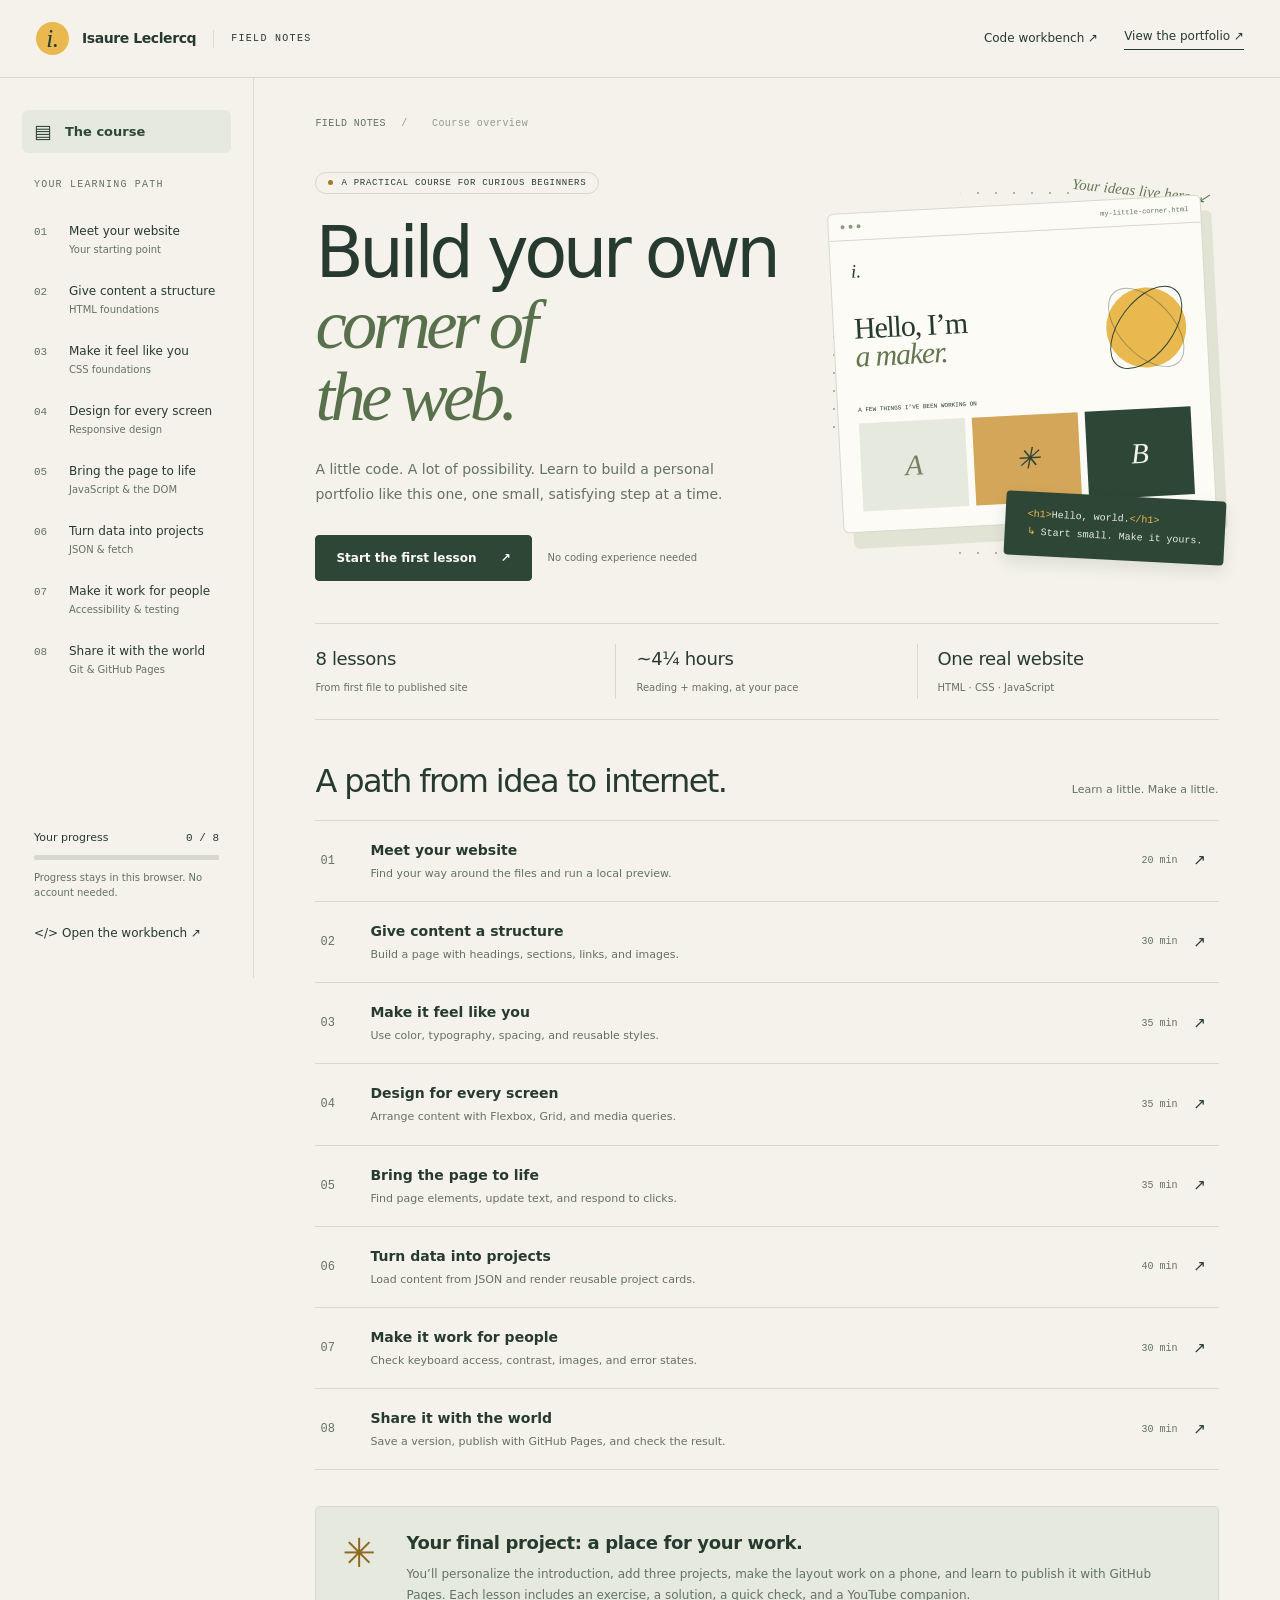
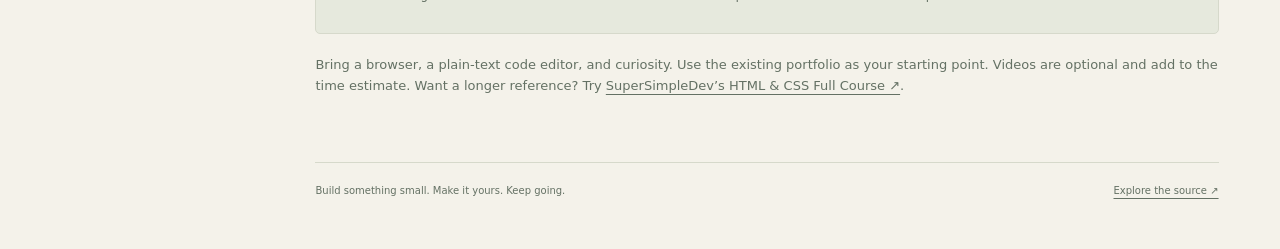
==== course/index.html @ 08be51bc "Add interactive portfolio-building course" ====
<!doctype html>
<html lang="en">
<head><meta charset="utf-8"><meta name="viewport" content="width=device-width, initial-scale=1">
<meta name="theme-color" content="#f4f2ea"><meta name="description" content="An eight-lesson, hands-on course for building a personal portfolio with HTML, CSS, JavaScript, JSON, and GitHub Pages. Includes exercises, solutions, and YouTube references.">
<title>Build your corner of the web — A practical portfolio course</title>
<link rel="icon" href="../assets/favicon.svg" type="image/svg+xml"><link rel="stylesheet" href="course.css"><script src="course.js" defer></script></head>
<body><a class="skip" href="#main">Skip to lesson content</a>
<header class="topbar"><a class="brand" href="#overview" aria-label="Field Notes course overview"><span class="brand-mark" aria-hidden="true">i.</span><span>Isaure Leclercq</span><span class="brand-divider" aria-hidden="true"></span><span class="brand-label">Field notes</span></a>
<nav class="top-links" aria-label="Course tools"><a href="#workbench" class="workbench-top">Code workbench <span aria-hidden="true">↗</span></a><a href="../index.html" class="portfolio-link" target="_blank" rel="noopener">View the portfolio ↗</a></nav></header>
<button class="mobile-menu js-only" data-menu aria-expanded="false" aria-controls="course-navigation" type="button"><span>Course contents</span><span aria-hidden="true">☰</span></button>
<div class="shell"><aside class="sidebar" id="course-navigation" aria-label="Course navigation"><a class="overview-link" href="#overview" data-page-link aria-current="page"><span class="overview-icon" aria-hidden="true">▤</span> The course</a>
<p class="eyebrow">Your learning path</p><nav aria-label="Lessons"><ol class="lesson-nav"><li><a class="lesson-link" data-page-link href="#lesson-1"><span class="lesson-num">01</span><span>Meet your website<span class="sr-only" data-complete-label></span><span class="lesson-sub">Your starting point</span></span></a></li><li><a class="lesson-link" data-page-link href="#lesson-2"><span class="lesson-num">02</span><span>Give content a structure<span class="sr-only" data-complete-label></span><span class="lesson-sub">HTML foundations</span></span></a></li><li><a class="lesson-link" data-page-link href="#lesson-3"><span class="lesson-num">03</span><span>Make it feel like you<span class="sr-only" data-complete-label></span><span class="lesson-sub">CSS foundations</span></span></a></li><li><a class="lesson-link" data-page-link href="#lesson-4"><span class="lesson-num">04</span><span>Design for every screen<span class="sr-only" data-complete-label></span><span class="lesson-sub">Responsive design</span></span></a></li><li><a class="lesson-link" data-page-link href="#lesson-5"><span class="lesson-num">05</span><span>Bring the page to life<span class="sr-only" data-complete-label></span><span class="lesson-sub">JavaScript &amp; the DOM</span></span></a></li><li><a class="lesson-link" data-page-link href="#lesson-6"><span class="lesson-num">06</span><span>Turn data into projects<span class="sr-only" data-complete-label></span><span class="lesson-sub">JSON &amp; fetch</span></span></a></li><li><a class="lesson-link" data-page-link href="#lesson-7"><span class="lesson-num">07</span><span>Make it work for people<span class="sr-only" data-complete-label></span><span class="lesson-sub">Accessibility &amp; testing</span></span></a></li><li><a class="lesson-link" data-page-link href="#lesson-8"><span class="lesson-num">08</span><span>Share it with the world<span class="sr-only" data-complete-label></span><span class="lesson-sub">Git &amp; GitHub Pages</span></span></a></li></ol></nav>
<div class="sidebar-bottom"><p class="progress-label"><span>Your progress</span><strong data-progress-count>0 / 8</strong></p><progress data-progress max="8" value="0" aria-label="Lessons completed"></progress>
<p class="storage-note" data-storage-note>Progress stays in this browser. No account needed.</p><a class="sidebar-tool" href="#workbench" data-page-link><span aria-hidden="true">&lt;/&gt;</span> Open the workbench ↗</a></div></aside>
<main class="main" id="main" tabindex="-1"><p class="breadcrumb">FIELD NOTES <span>/</span> <span data-breadcrumb>Course overview</span></p>
<noscript><p class="no-script">All lessons are available below. Enable JavaScript for saved progress, quick checks, and the interactive workbench. You can do the exercises in your own code editor.</p></noscript>
<section class="page" id="overview" data-title="Course overview"><div class="overview-hero"><div class="hero-copy"><p class="badge">A practical course for curious beginners</p>
<h1 tabindex="-1">Build your own<br><em>corner of<br>the web.</em></h1>
<p class="hero-description">A little code. A lot of possibility. Learn to build a personal portfolio like this one, one small, satisfying step at a time.</p>
<div class="hero-actions"><a class="button" href="#lesson-1" data-resume><span>Start the first lesson</span> <b aria-hidden="true">↗</b></a><span class="hero-note">No coding experience needed</span></div></div>
<div class="hero-visual" aria-label="Illustration of a small portfolio with an introduction and three project covers" role="img"><span class="visual-caption">Your ideas live here. ↙</span><div class="mini-browser"><div class="browser-bar"><i></i><i></i><i></i><span>my-little-corner.html</span></div><div class="mini-page"><div class="mini-brand">i.</div><div class="mini-hero"><p>Hello, I’m<br><em>a maker.</em></p><div class="mini-sun"></div></div><div class="mini-caption">A few things I’ve been working on</div><div class="mini-projects"><div>A</div><div>✳</div><div>B</div></div></div></div><div class="code-sticker"><span>&lt;h1&gt;</span>Hello, world.<span>&lt;/h1&gt;</span><br><span>↳</span> Start small. Make it yours.</div></div></div>
<div class="facts"><div class="fact"><strong>8 lessons</strong><span>From first file to published site</span></div><div class="fact"><strong>~4¼ hours</strong><span>Reading + making, at your pace</span></div><div class="fact"><strong>One real website</strong><span>HTML · CSS · JavaScript</span></div></div>
<div class="section-title"><h2>A path from idea to internet.</h2><p>Learn a little. Make a little.</p></div><div class="curriculum"><a class="curriculum-row" href="#lesson-1"><span class="row-number">01</span><span class="row-title">Meet your website<span class="row-description">Find your way around the files and run a local preview.</span></span><span class="row-time">20 min</span><span aria-hidden="true">↗</span></a><a class="curriculum-row" href="#lesson-2"><span class="row-number">02</span><span class="row-title">Give content a structure<span class="row-description">Build a page with headings, sections, links, and images.</span></span><span class="row-time">30 min</span><span aria-hidden="true">↗</span></a><a class="curriculum-row" href="#lesson-3"><span class="row-number">03</span><span class="row-title">Make it feel like you<span class="row-description">Use color, typography, spacing, and reusable styles.</span></span><span class="row-time">35 min</span><span aria-hidden="true">↗</span></a><a class="curriculum-row" href="#lesson-4"><span class="row-number">04</span><span class="row-title">Design for every screen<span class="row-description">Arrange content with Flexbox, Grid, and media queries.</span></span><span class="row-time">35 min</span><span aria-hidden="true">↗</span></a><a class="curriculum-row" href="#lesson-5"><span class="row-number">05</span><span class="row-title">Bring the page to life<span class="row-description">Find page elements, update text, and respond to clicks.</span></span><span class="row-time">35 min</span><span aria-hidden="true">↗</span></a><a class="curriculum-row" href="#lesson-6"><span class="row-number">06</span><span class="row-title">Turn data into projects<span class="row-description">Load content from JSON and render reusable project cards.</span></span><span class="row-time">40 min</span><span aria-hidden="true">↗</span></a><a class="curriculum-row" href="#lesson-7"><span class="row-number">07</span><span class="row-title">Make it work for people<span class="row-description">Check keyboard access, contrast, images, and error states.</span></span><span class="row-time">30 min</span><span aria-hidden="true">↗</span></a><a class="curriculum-row" href="#lesson-8"><span class="row-number">08</span><span class="row-title">Share it with the world<span class="row-description">Save a version, publish with GitHub Pages, and check the result.</span></span><span class="row-time">30 min</span><span aria-hidden="true">↗</span></a></div>
<section class="capstone" aria-labelledby="capstone-title"><span class="capstone-star" aria-hidden="true">✳</span><div><h3 id="capstone-title">Your final project: a place for your work.</h3><p>You’ll personalize the introduction, add three projects, make the layout work on a phone, and learn to publish it with GitHub Pages. Each lesson includes an exercise, a solution, a quick check, and a YouTube companion.</p></div></section>
<p class="workbench-challenge">Bring a browser, a plain-text code editor, and curiosity. Use the existing portfolio as your starting point. Videos are optional and add to the time estimate. Want a longer reference? Try <a href="https://www.youtube.com/watch?v=G3e-cpL7ofc" target="_blank" rel="noopener">SuperSimpleDev’s HTML &amp; CSS Full Course ↗</a>.</p></section>
<article class="page" id="lesson-1" data-lesson data-title="Meet your website">
      <header class="lesson-header"><p class="eyebrow">Lesson 01 / 08 · Your starting point · ~20 min</p>
      <h1 tabindex="-1">A few files. A whole website.</h1><p class="lesson-intro">A website starts as a folder. In this lesson, you’ll learn what each file does, open the portfolio on your computer, and make your first small change.</p>
      <ul class="objectives"><li>Understand the file structure</li><li>Run a local server</li><li>Make your first edit</li></ul></header>
      <div class="lesson-layout"><div class="lesson-copy"><h2>Meet the three building blocks</h2>
 <p><strong>HTML</strong> describes the content: headings, paragraphs, navigation, and images. <strong>CSS</strong> decides how that content looks and fits together. <strong>JavaScript</strong> adds behavior, including loading the introduction and project cards.</p>
 <p>This portfolio is a <strong>static website</strong>. A server sends its files to your browser, and the browser displays them. There is no database, login, or build step. You can learn how the whole thing works by opening a handful of files.</p>
 <div class="flow" aria-label="HTML is structure, CSS is appearance, JavaScript is behavior"><span>HTML · structure</span><b>+</b><span>CSS · appearance</span><b>+</b><span>JS · behavior</span></div>
 <h2>A map of this project</h2>
 <div class="file-map">
 <div class="file-row"><code>index.html</code><span>The page: navigation, introduction, project area, About section, and footer.</span></div>
 <div class="file-row"><code>styles.css</code><span>Colors, typography, spacing, and layouts for different screens.</span></div>
 <div class="file-row"><code>script.js</code><span>Loads the JSON files and builds the project cards.</span></div>
 <div class="file-row"><code>site.json</code><span>Your name, introduction, and About text.</span></div>
 <div class="file-row"><code>projects.json</code><span>A list of your projects. An empty list looks like <code>[]</code>.</span></div>
 <div class="file-row"><code>assets/</code><span>Images and the small browser-tab icon, called a favicon.</span></div>
 </div>
 <h2>Open the project locally</h2>
 <p>You need a browser, a plain-text code editor, and Python 3. The local environment for this project already has Python. Open the project folder in your editor. In a terminal, go to the same folder and start a server. Replace the example path below with your project folder:</p>
 <div class="code-block"><div class="code-top">Terminal · macOS</div><pre><code>cd &quot;/path/to/your/portfolio&quot;
python3 -m http.server 8000 --bind 127.0.0.1</code></pre></div>
 <p>Visit <a href="http://localhost:8000/" target="_blank" rel="noopener">localhost:8000</a>. If this course is already running there, the server is already started. Keep its terminal open while working. To stop a server you started, press <kbd>Ctrl</kbd> + <kbd>C</kbd> in that terminal.</p>
 <div class="note"><strong>Why a server?</strong> Double-clicking an HTML file opens a <code>file://</code> URL. Browsers restrict requests from these pages, so fetching the JSON can fail. A local <code>http://</code> address lets the files work together.</div>
 <p>On another computer, replace the folder path with your own. If port 8000 is busy, reuse the existing preview or start on port 8001 and visit <code>http://localhost:8001</code>. On Windows, <code>py -m http.server 8000 --bind 127.0.0.1</code> is a common equivalent when Python is installed.</p>
 <h2>Make the edit → save → refresh loop</h2>
 <p>Open <code>site.json</code> and find <code>"intro"</code>. Change only the words inside its quotation marks. Save the file and refresh the <em>portfolio</em> tab. You should see your new introduction. This server does not automatically refresh the browser.</p>
 <p>Keep this course open in another tab. For bigger experiments, make a copy of the project folder first. You can also use the course’s <a href="#workbench">workbench</a> without changing the portfolio files.</p><section class="exercise" aria-labelledby="exercise-1"><p class="eyebrow">Make it yours · exercise 01</p>
    <h2 id="exercise-1">Your first personal touch</h2><p>Change the introduction to one sentence about something you enjoy making. Keep the JSON valid.</p>
    <ul class="checklist"><li><label><input type="checkbox" data-check="lesson-1-0"><span>Find all five main files in your code editor.</span></label></li><li><label><input type="checkbox" data-check="lesson-1-1"><span>Edit the intro value in site.json, then save it.</span></label></li><li><label><input type="checkbox" data-check="lesson-1-2"><span>Refresh the portfolio and confirm that your sentence appears.</span></label></li></ul>
    <details><summary>Need a hand? See a solution</summary><p>For example, the <code>intro</code> entry could look like this. Keep the comma if another property follows it. Replace just this entry, not the entire file.</p><div class="code-block"><div class="code-top">site.json · one property</div><pre><code>&quot;intro&quot;: &quot;I make visual stories, small experiments, and things that spark curiosity.&quot;,</code></pre></div><p>If nothing changes, check that you saved the correct file and refreshed the portfolio rather than the course. If the original copy returns, check your commas and double quotes.</p></details></section>
      <form class="quiz js-only" data-quiz data-answer="1" data-explanation="The script reads the intro property from site.json and puts it into the page.">
      <p class="eyebrow">A quick check</p><fieldset><legend>Which file should you edit to change the introduction?</legend><label><input type="radio" name="quiz-1" value="0"><span>styles.css</span></label><label><input type="radio" name="quiz-1" value="1"><span>site.json</span></label><label><input type="radio" name="quiz-1" value="2"><span>projects.json</span></label></fieldset>
      <button class="button small secondary" type="submit">Check my answer</button><p class="quiz-feedback" data-feedback aria-live="polite"></p></form>
      <div class="lesson-end"><button class="button completion-button js-only" type="button" data-complete="lesson-1" aria-pressed="false">Mark lesson complete</button>
      <a class="next-link" href="#lesson-2">Next lesson →</a></div><p class="completion-message" id="lesson-1-message" aria-live="polite"></p>
      </div><aside class="lesson-resource" aria-label="Lesson 1 references"><h2>Watch & explore</h2>
      <a class="video-card" href="https://www.youtube.com/watch?v=kUMe1FH4CHE" target="_blank" rel="noopener">
      <div class="video-graphic" aria-hidden="true"><span class="play-icon">▶</span><span class="video-topic">HTML / getting started</span></div>
      <div class="video-info"><small>freeCodeCamp.org · Dave Gray</small><strong>Learn HTML – Full Tutorial for Beginners</strong><span>Watch on YouTube ↗</span></div></a>
      <p class="watch-note">Use the getting-started and document-head chapters. The full video is a longer optional reference.</p><p class="watch-note">Optional companion video. Lesson time estimates cover reading and exercises, not video time.</p>
      <a class="reading-link" href="https://developer.mozilla.org/en-US/docs/Learn_web_development/Howto/Web_mechanics/What_is_a_web_server" target="_blank" rel="noopener">MDN · What is a web server? ↗</a></aside></div></article><article class="page" id="lesson-2" data-lesson data-title="Give content a structure">
      <header class="lesson-header"><p class="eyebrow">Lesson 02 / 08 · HTML foundations · ~30 min</p>
      <h1 tabindex="-1">Start with meaning.</h1><p class="lesson-intro">Before choosing a color or a font, give the page a clear structure. HTML tells the browser what each piece of content means.</p>
      <ul class="objectives"><li>Read HTML elements</li><li>Use semantic sections</li><li>Connect links and IDs</li></ul></header>
      <div class="lesson-layout"><div class="lesson-copy"><h2>Read an HTML element</h2>
 <p>An element usually has an opening tag, some content, and a closing tag. In <code>&lt;h1&gt;Hello, I’m Isaure.&lt;/h1&gt;</code>, the tags make the text a heading. An <strong>attribute</strong> gives an element extra information, such as the destination of a link.</p><div class="code-block"><div class="code-top">HTML · a link</div><pre><code>&lt;a href=&quot;#about&quot;&gt;A little about me&lt;/a&gt;</code></pre></div>
 <p><code>a</code> means anchor, <code>href</code> is its destination, and the text between the tags is the link label. A destination starting with <code>#</code> points to an element with a matching <code>id</code> on the same page.</p>
 <h2>Build the document skeleton</h2>
 <p>The <code>head</code> contains information for the browser. The <code>body</code> contains the page people see. The title appears in the browser tab, while the viewport setting lets the layout use a phone’s actual screen width. This is a small complete example, not a replacement for your existing file:</p><div class="code-block"><div class="code-top">index.html · minimal example</div><pre><code>&lt;!doctype html&gt;
&lt;html lang=&quot;en&quot;&gt;
  &lt;head&gt;
    &lt;meta charset=&quot;utf-8&quot;&gt;
    &lt;meta name=&quot;viewport&quot; content=&quot;width=device-width, initial-scale=1&quot;&gt;
    &lt;title&gt;My portfolio&lt;/title&gt;
    &lt;link rel=&quot;stylesheet&quot; href=&quot;styles.css&quot;&gt;
    &lt;script src=&quot;script.js&quot; defer&gt;&lt;/script&gt;
  &lt;/head&gt;
  &lt;body&gt;
    &lt;header&gt;&lt;nav&gt;&lt;a href=&quot;#work&quot;&gt;Work&lt;/a&gt;&lt;/nav&gt;&lt;/header&gt;
    &lt;main&gt;
      &lt;h1&gt;Hello, I’m Isaure.&lt;/h1&gt;
      &lt;section id=&quot;work&quot;&gt;
        &lt;h2&gt;Selected work&lt;/h2&gt;
        &lt;p&gt;A collection of things I’m making.&lt;/p&gt;
      &lt;/section&gt;
    &lt;/main&gt;
    &lt;footer&gt;Made with curiosity.&lt;/footer&gt;
  &lt;/body&gt;
&lt;/html&gt;</code></pre></div>
 <h2>Choose elements by their purpose</h2>
 <p><code>header</code> introduces the page; <code>nav</code> groups its main navigation links; <code>main</code> contains the main content. A <code>section</code> groups a topic and usually has a heading. An <code>article</code> works well for a project card that makes sense on its own.</p>
 <p>Use one clear <code>h1</code> for the page title, <code>h2</code> for its main sections, and <code>h3</code> for headings within those sections. Choose the heading level for the document’s structure; CSS will handle its visual size.</p>
 <h2>Follow paths and hooks</h2>
 <p>A <code>class</code> can be shared by many elements and is useful for styling. An <code>id</code> must identify one element on the page. This project also uses attributes such as <code>data-intro</code> so JavaScript can find specific content.</p>
 <p>A relative path is resolved from the current page. From the portfolio’s root page, <code>assets/cover.jpg</code> points into the assets folder. From this course folder, <code>../index.html</code> goes up one level to the portfolio.</p><div class="code-block"><div class="code-top">HTML · an image</div><pre><code>&lt;img src=&quot;assets/cover.jpg&quot; alt=&quot;Green and cream poster with oversized serif lettering&quot;&gt;</code></pre></div>
 <p>Images do not have a closing tag. Their <code>alt</code> text describes the useful information in the image. We’ll return to this in the accessibility lesson.</p><section class="exercise" aria-labelledby="exercise-2"><p class="eyebrow">Make it yours · exercise 02</p>
    <h2 id="exercise-2">Add a small “Now” section</h2><p>In index.html, add a section just before the closing &lt;/main&gt; tag. Then add a link to it in the main navigation.</p>
    <ul class="checklist"><li><label><input type="checkbox" data-check="lesson-2-0"><span>Create a section with id=&quot;now&quot;, a heading, and a sentence about what you are learning.</span></label></li><li><label><input type="checkbox" data-check="lesson-2-1"><span>Add a navigation link whose href is #now.</span></label></li><li><label><input type="checkbox" data-check="lesson-2-2"><span>Click the link and confirm it moves to the new section.</span></label></li></ul>
    <details><summary>Need a hand? See a solution</summary><div class="code-block"><div class="code-top">index.html · inside main</div><pre><code>&lt;section class=&quot;wrap&quot; id=&quot;now&quot; aria-labelledby=&quot;now-title&quot;&gt;
  &lt;h2 id=&quot;now-title&quot;&gt;What I’m learning&lt;/h2&gt;
  &lt;p&gt;I’m learning how to turn ideas into websites.&lt;/p&gt;
&lt;/section&gt;</code></pre></div><div class="code-block"><div class="code-top">index.html · inside the existing nav</div><pre><code>&lt;a href=&quot;#now&quot;&gt;Now&lt;/a&gt;</code></pre></div><p>The <code>href</code> and section <code>id</code> match. <code>aria-labelledby</code> uses the heading’s ID to give the section an accessible name. Styling comes next.</p></details></section>
      <form class="quiz js-only" data-quiz data-answer="2" data-explanation="A hash link targets an ID on the current page, so the destination needs id=&quot;work&quot;.">
      <p class="eyebrow">A quick check</p><fieldset><legend>What does href=&quot;#work&quot; point to?</legend><label><input type="radio" name="quiz-2" value="0"><span>A file named work.html</span></label><label><input type="radio" name="quiz-2" value="1"><span>An element with class=&quot;work&quot;</span></label><label><input type="radio" name="quiz-2" value="2"><span>The element with id=&quot;work&quot;</span></label></fieldset>
      <button class="button small secondary" type="submit">Check my answer</button><p class="quiz-feedback" data-feedback aria-live="polite"></p></form>
      <div class="lesson-end"><button class="button completion-button js-only" type="button" data-complete="lesson-2" aria-pressed="false">Mark lesson complete</button>
      <a class="next-link" href="#lesson-3">Next lesson →</a></div><p class="completion-message" id="lesson-2-message" aria-live="polite"></p>
      </div><aside class="lesson-resource" aria-label="Lesson 2 references"><h2>Watch & explore</h2>
      <a class="video-card" href="https://www.youtube.com/watch?v=kUMe1FH4CHE" target="_blank" rel="noopener">
      <div class="video-graphic" aria-hidden="true"><span class="play-icon">▶</span><span class="video-topic">HTML / structure</span></div>
      <div class="video-info"><small>freeCodeCamp.org · Dave Gray</small><strong>Learn HTML – Full Tutorial for Beginners</strong><span>Watch on YouTube ↗</span></div></a>
      <p class="watch-note">Focus on text, links, images, and semantic tags. Pause and write a small example after each topic.</p><p class="watch-note">Optional companion video. Lesson time estimates cover reading and exercises, not video time.</p>
      <a class="reading-link" href="https://developer.mozilla.org/en-US/docs/Learn_web_development/Core/Structuring_content" target="_blank" rel="noopener">MDN · Structuring content with HTML ↗</a></aside></div></article><article class="page" id="lesson-3" data-lesson data-title="Make it feel like you">
      <header class="lesson-header"><p class="eyebrow">Lesson 03 / 08 · CSS foundations · ~35 min</p>
      <h1 tabindex="-1">Give your page a point of view.</h1><p class="lesson-intro">A few deliberate choices can give a simple page a strong personality. Learn how this portfolio uses a small color palette, two kinds of type, and plenty of space.</p>
      <ul class="objectives"><li>Write CSS rules</li><li>Understand the box model</li><li>Use custom properties</li></ul></header>
      <div class="lesson-layout"><div class="lesson-copy"><h2>A selector chooses. A declaration changes.</h2>
 <p>In a CSS rule, the selector chooses the elements to style. Inside the braces, each declaration pairs a property with a value. A dot selects a class, a hash selects an ID, and an element name selects every matching element.</p><div class="code-block"><div class="code-top">styles.css · a rule</div><pre><code>.hero-intro {
  color: var(--muted);
  font-size: 16px;
  line-height: 1.65;
}</code></pre></div>
 <p>This selects elements with <code>class="hero-intro"</code>. <code>line-height</code> without a unit multiplies the text size: 1.65 gives each line room to breathe. CSS comments use <code>/* like this */</code>.</p>
 <h2>Understand the space around a box</h2>
 <p>Every element occupies a box. <strong>Content</strong> sits in the middle, <strong>padding</strong> is space inside the border, and <strong>margin</strong> is space outside it. A border sits between the padding and margin.</p><div class="code-block"><div class="code-top">CSS · a box you can experiment with</div><pre><code>* { box-sizing: border-box; }

.note-card {
  max-width: 420px;
  padding: 24px;
  border: 1px solid #637166;
  margin: 32px auto;
}</code></pre></div>
 <p><code>border-box</code> includes padding and borders in the element’s declared width, which makes sizing more predictable. <code>max-width</code> sets an upper limit, and horizontal <code>auto</code> margins can center a block when there is spare space.</p>
 <h2>Give your design a small vocabulary</h2>
 <p>The top of this portfolio’s stylesheet defines <strong>custom properties</strong>. A name beginning with <code>--</code> stores a reusable value. <code>:root</code> makes these values available throughout the document; <code>var()</code> reads one.</p><div class="code-block"><div class="code-top">styles.css · existing color tokens</div><pre><code>:root {
  --paper: #f2f0e8;
  --ink: #26352e;
  --muted: #637166;
  --green: #294333;
  --accent: #d5a643;
}

body {
  background: var(--paper);
  color: var(--ink);
}</code></pre></div>
 <p>Changing one token can update many elements at once. Begin with one background, one text color, and one accent. The portfolio pairs a readable sans-serif font with Georgia for expressive italic headings. You do not need a downloaded font to make the page feel personal.</p>
 <h2>When a style seems to be ignored</h2>
 <p>CSS rules can compete. More specific selectors can win over broader ones. When importance and specificity match, the later declaration wins. In browser developer tools, inspect an element and look for crossed-out declarations to see which rule is winning.</p>
 <div class="note"><strong>Try one change at a time.</strong> Start with spacing, then color, then typography. A small, visible change teaches you more than replacing the whole stylesheet.</div><section class="exercise" aria-labelledby="exercise-3"><p class="eyebrow">Make it yours · exercise 03</p>
    <h2 id="exercise-3">Create your first design variation</h2><p>Try a warmer accent and give the “Now” section from lesson 2 some space. You can test colors in the workbench before editing the portfolio.</p>
    <ul class="checklist"><li><label><input type="checkbox" data-check="lesson-3-0"><span>Find --accent in :root and change it to a color you like.</span></label></li><li><label><input type="checkbox" data-check="lesson-3-1"><span>Add padding to #now so the text has space above and below.</span></label></li><li><label><input type="checkbox" data-check="lesson-3-2"><span>Inspect the result and check that text is still easy to read.</span></label></li></ul>
    <details><summary>Need a hand? See a solution</summary><div class="code-block"><div class="code-top">styles.css · edit the existing token</div><pre><code>--accent: #d99b69;</code></pre></div><div class="code-block"><div class="code-top">styles.css · add a new rule</div><pre><code>#now {
  padding-block: 64px;
}

#now p {
  max-width: 42ch;
  line-height: 1.8;
}</code></pre></div><p><code>padding-block</code> adds space above and below in this writing direction. <code>ch</code> is based on the width of the font’s “0” character; it is a useful approximate measure for readable line lengths. These are sample values, not the only good answers.</p></details></section>
      <form class="quiz js-only" data-quiz data-answer="1" data-explanation="Padding is inside the border. Margin separates the box from neighboring boxes.">
      <p class="eyebrow">A quick check</p><fieldset><legend>Which property adds space inside an element’s border?</legend><label><input type="radio" name="quiz-3" value="0"><span>margin</span></label><label><input type="radio" name="quiz-3" value="1"><span>padding</span></label><label><input type="radio" name="quiz-3" value="2"><span>gap</span></label></fieldset>
      <button class="button small secondary" type="submit">Check my answer</button><p class="quiz-feedback" data-feedback aria-live="polite"></p></form>
      <div class="lesson-end"><button class="button completion-button js-only" type="button" data-complete="lesson-3" aria-pressed="false">Mark lesson complete</button>
      <a class="next-link" href="#lesson-4">Next lesson →</a></div><p class="completion-message" id="lesson-3-message" aria-live="polite"></p>
      </div><aside class="lesson-resource" aria-label="Lesson 3 references"><h2>Watch & explore</h2>
      <a class="video-card" href="https://www.youtube.com/watch?v=1PnVor36_40" target="_blank" rel="noopener">
      <div class="video-graphic" aria-hidden="true"><span class="play-icon">▶</span><span class="video-topic">CSS / essentials</span></div>
      <div class="video-info"><small>Web Dev Simplified</small><strong>Learn CSS in 20 Minutes</strong><span>Watch on YouTube ↗</span></div></a>
      <p class="watch-note">Watch for selectors, declarations, stylesheet linking, and the box model. Recreate one example yourself.</p><p class="watch-note">Optional companion video. Lesson time estimates cover reading and exercises, not video time.</p>
      <a class="reading-link" href="https://developer.mozilla.org/en-US/docs/Learn_web_development/Core/Styling_basics/Box_model" target="_blank" rel="noopener">MDN · The CSS box model ↗</a></aside></div></article><article class="page" id="lesson-4" data-lesson data-title="Design for every screen">
      <header class="lesson-header"><p class="eyebrow">Lesson 04 / 08 · Responsive design · ~35 min</p>
      <h1 tabindex="-1">Let the layout breathe.</h1><p class="lesson-intro">Your page needs to work in a narrow phone browser and on a wide desktop. Responsive design gives content rules for using the space it actually has.</p>
      <ul class="objectives"><li>Choose Flexbox or Grid</li><li>Use flexible widths</li><li>Test narrow screens</li></ul></header>
      <div class="lesson-layout"><div class="lesson-copy"><h2>Start with a flexible container</h2>
 <p>A fixed width like <code>width: 1180px</code> can overflow a phone. This portfolio’s <code>.wrap</code> class combines a maximum size with space at the edges. <code>min()</code> uses whichever value is smaller.</p><div class="code-block"><div class="code-top">styles.css · desktop container</div><pre><code>.wrap {
  width: min(1180px, calc(100% - 72px));
  margin-inline: auto;
}</code></pre></div>
 <p>On a large screen, the content stops growing at 1180 pixels. Below that size, it uses the available width minus 72 pixels. The existing mobile rules make the side margins smaller on narrow screens.</p>
 <h2>Use Flexbox for a row</h2>
 <p>Flexbox is useful when arranging items mainly along one axis. The portfolio header puts a wordmark at one end and navigation at the other. <code>gap</code> adds space between items without adding it around the whole container.</p><div class="code-block"><div class="code-top">CSS · simplified header</div><pre><code>.site-header {
  display: flex;
  align-items: center;
  justify-content: space-between;
  gap: 24px;
}</code></pre></div>
 <h2>Use Grid for project columns</h2>
 <p>Grid describes rows and columns. In this rule, <code>repeat(2, ...)</code> creates two equal columns. <code>1fr</code> means one share of the available space. <code>minmax(0, 1fr)</code> lets a column shrink instead of being forced wider by its contents.</p><div class="code-block"><div class="code-top">styles.css · project grid</div><pre><code>.project-grid {
  display: grid;
  grid-template-columns: repeat(2, minmax(0, 1fr));
  gap: 48px 24px;
}

@media (max-width: 760px) {
  .project-grid {
    grid-template-columns: 1fr;
    gap: 35px;
  }
}</code></pre></div>
 <p>A <strong>media query</strong> applies rules when a condition is true. Here, at viewport widths of 760 pixels or less, the projects stack into one column. This is already implemented in the portfolio. Lesson 6 will give you real cards to test.</p>
 <h2>Let images fit their space</h2>
 <p><code>width: 100%</code> keeps an image within its container. For a cropped project cover, <code>object-fit: cover</code> fills the frame while preserving the image’s proportions. Some edges may be cropped, so check the subject is still visible.</p>
 <p>Test by narrowing the browser and by using the device toolbar in developer tools. Look for sideways scrolling, squeezed navigation, unreadably small text, and controls that are hard to tap. Also test at 200% zoom.</p><section class="exercise" aria-labelledby="exercise-4"><p class="eyebrow">Make it yours · exercise 04</p>
    <h2 id="exercise-4">Turn a card into a responsive layout</h2><p>Open the workbench. Duplicate its article so there are two project cards, then arrange them in a grid that stacks on small screens.</p>
    <ul class="checklist"><li><label><input type="checkbox" data-check="lesson-4-0"><span>Place two article elements inside a div with class=&quot;project-list&quot;.</span></label></li><li><label><input type="checkbox" data-check="lesson-4-1"><span>Set two equal columns with a gap, then switch to one below 600px.</span></label></li><li><label><input type="checkbox" data-check="lesson-4-2"><span>Run the preview and narrow the browser to check the result.</span></label></li></ul>
    <details><summary>Need a hand? See a solution</summary><div class="code-block"><div class="code-top">Workbench · wrap your cards</div><pre><code>&lt;div class=&quot;project-list&quot;&gt;
  &lt;article class=&quot;card&quot;&gt;First project&lt;/article&gt;
  &lt;article class=&quot;card&quot;&gt;Second project&lt;/article&gt;
&lt;/div&gt;</code></pre></div><div class="code-block"><div class="code-top">Workbench · add to the CSS</div><pre><code>.project-list {
  display: grid;
  grid-template-columns: repeat(2, minmax(0, 1fr));
  gap: 16px;
}

@media (max-width: 600px) {
  .project-list { grid-template-columns: 1fr; }
}</code></pre></div><p>The media query in the workbench uses the preview frame’s width. Expand your browser for two columns and narrow it for one. Keep the original card content inside each article.</p></details></section>
      <form class="quiz js-only" data-quiz data-answer="0" data-explanation="It creates two equal shares of the grid’s available width. A later media query can change the columns.">
      <p class="eyebrow">A quick check</p><fieldset><legend>What does grid-template-columns: repeat(2, 1fr) create?</legend><label><input type="radio" name="quiz-4" value="0"><span>Two equally sized columns</span></label><label><input type="radio" name="quiz-4" value="1"><span>Two fixed 1-pixel columns</span></label><label><input type="radio" name="quiz-4" value="2"><span>Two columns on every device, regardless of later rules</span></label></fieldset>
      <button class="button small secondary" type="submit">Check my answer</button><p class="quiz-feedback" data-feedback aria-live="polite"></p></form>
      <div class="lesson-end"><button class="button completion-button js-only" type="button" data-complete="lesson-4" aria-pressed="false">Mark lesson complete</button>
      <a class="next-link" href="#lesson-5">Next lesson →</a></div><p class="completion-message" id="lesson-4-message" aria-live="polite"></p>
      </div><aside class="lesson-resource" aria-label="Lesson 4 references"><h2>Watch & explore</h2>
      <a class="video-card" href="https://www.youtube.com/watch?v=8QSqwbSztnA" target="_blank" rel="noopener">
      <div class="video-graphic" aria-hidden="true"><span class="play-icon">▶</span><span class="video-topic">CSS / grid</span></div>
      <div class="video-info"><small>Kevin Powell</small><strong>Get started with grid WITHOUT being overwhelmed</strong><span>Watch on YouTube ↗</span></div></a>
      <p class="watch-note">Focus on grid containers, columns, repeat(), and fractional units. Then build the two-card exercise.</p><p class="watch-note">Optional companion video. Lesson time estimates cover reading and exercises, not video time.</p>
      <a class="reading-link" href="https://developer.mozilla.org/en-US/docs/Learn_web_development/Core/CSS_layout/Responsive_Design" target="_blank" rel="noopener">MDN · Responsive web design ↗</a></aside></div></article><article class="page" id="lesson-5" data-lesson data-title="Bring the page to life">
      <header class="lesson-header"><p class="eyebrow">Lesson 05 / 08 · JavaScript &amp; the DOM · ~35 min</p>
      <h1 tabindex="-1">Make the browser do something.</h1><p class="lesson-intro">JavaScript can read the page, change its content, and react to an action. Start with one element and one small interaction.</p>
      <ul class="objectives"><li>Select a DOM element</li><li>Change textContent</li><li>Handle a click event</li></ul></header>
      <div class="lesson-layout"><div class="lesson-copy"><h2>The browser turns HTML into a tree</h2>
 <p>The <strong>Document Object Model</strong>, or DOM, is the browser’s representation of your page. JavaScript can select elements from this tree. A CSS selector works here too: <code>.class-name</code>, <code>#an-id</code>, or <code>[data-intro]</code>.</p><div class="code-block"><div class="code-top">JavaScript · select and update</div><pre><code>const introduction = document.querySelector(&#x27;[data-intro]&#x27;);
introduction.textContent = &#x27;A little collection of things I make.&#x27;;</code></pre></div>
 <p><code>const</code> gives a name to a value. <code>document.querySelector()</code> returns the first matching element, or <code>null</code> if none exists. <code>textContent</code> changes its text without interpreting it as HTML.</p>
 <div class="note"><strong>Timing matters.</strong> The portfolio loads <code>script.js</code> with <code>defer</code>, so the HTML is parsed before the script runs. Later, its JSON request may update the introduction again. For a permanent introduction change, edit <code>site.json</code>.</div>
 <h2>Read the portfolio’s helper function</h2>
 <p>A function packages steps you want to reuse. This existing helper takes a selector and a value, skips empty values, and updates every matching element. <code>querySelectorAll()</code> gives a collection; <code>forEach()</code> runs a function for each item.</p><div class="code-block"><div class="code-top">script.js · existing helper</div><pre><code>const setText = (selector, value) =&gt; {
  if (!value) return;
  document.querySelectorAll(selector).forEach((node) =&gt; {
    node.textContent = value;
  });
};

// Example call:
setText(&#x27;[data-name-full]&#x27;, &#x27;Isaure Leclercq&#x27;);</code></pre></div>
 <p>The arrow <code>=&gt;</code> introduces a function. Its inputs are called parameters. A function definition does not run its body until something calls it. The footer has multiple name elements, so updating all matches keeps them consistent.</p>
 <h2>Respond to an event</h2>
 <p>A click is an <strong>event</strong>. <code>addEventListener()</code> registers a function to run when it happens. Use a real <code>button</code> for an action so keyboard users can activate it too.</p><div class="code-block"><div class="code-top">HTML · add inside your Now section</div><pre><code>&lt;button type=&quot;button&quot; id=&quot;idea-button&quot;&gt;Give me a project idea&lt;/button&gt;
&lt;p id=&quot;idea-output&quot; aria-live=&quot;polite&quot;&gt;Your next idea could start here.&lt;/p&gt;</code></pre></div><div class="code-block"><div class="code-top">JavaScript · append to script.js</div><pre><code>const ideaButton = document.querySelector(&#x27;#idea-button&#x27;);
const ideaOutput = document.querySelector(&#x27;#idea-output&#x27;);

if (ideaButton &amp;&amp; ideaOutput) {
  ideaButton.addEventListener(&#x27;click&#x27;, () =&gt; {
    ideaOutput.textContent = &#x27;Design a poster for your favorite place.&#x27;;
  });
}</code></pre></div>
 <p>The <code>if</code> checks that both elements exist. This prevents an error if the HTML is missing. <code>aria-live="polite"</code> helps assistive technology announce the changed message.</p>
 <p>Open the browser’s developer tools and choose <strong>Console</strong> when something fails. An error such as “Cannot read properties of null” often means a selector did not find the element you expected.</p><section class="exercise" aria-labelledby="exercise-5"><p class="eyebrow">Make it yours · exercise 05</p>
    <h2 id="exercise-5">Build an idea button</h2><p>Add the button and output paragraph to your Now section, then add the click handler to script.js. This JavaScript exercise runs in the portfolio, not the HTML/CSS workbench.</p>
    <ul class="checklist"><li><label><input type="checkbox" data-check="lesson-5-0"><span>Add both HTML elements with the matching IDs.</span></label></li><li><label><input type="checkbox" data-check="lesson-5-1"><span>Append the event listener and choose your own project prompt.</span></label></li><li><label><input type="checkbox" data-check="lesson-5-2"><span>Save, refresh, and test the button with both a mouse and Enter.</span></label></li></ul>
    <details><summary>Need a hand? See a solution</summary><p>The two examples above form a complete solution. The ID strings must match exactly, including hyphens. Put the JavaScript after the existing code rather than replacing the JSON-loading functions.</p><p>Optional stretch: add a second button with a different idea. Use a distinct ID and attach its own event listener to update the same output paragraph.</p></details></section>
      <form class="quiz js-only" data-quiz data-answer="2" data-explanation="addEventListener() connects an event such as click to a function that handles it.">
      <p class="eyebrow">A quick check</p><fieldset><legend>Which method runs a function when someone clicks a button?</legend><label><input type="radio" name="quiz-5" value="0"><span>querySelector()</span></label><label><input type="radio" name="quiz-5" value="1"><span>textContent</span></label><label><input type="radio" name="quiz-5" value="2"><span>addEventListener()</span></label></fieldset>
      <button class="button small secondary" type="submit">Check my answer</button><p class="quiz-feedback" data-feedback aria-live="polite"></p></form>
      <div class="lesson-end"><button class="button completion-button js-only" type="button" data-complete="lesson-5" aria-pressed="false">Mark lesson complete</button>
      <a class="next-link" href="#lesson-6">Next lesson →</a></div><p class="completion-message" id="lesson-5-message" aria-live="polite"></p>
      </div><aside class="lesson-resource" aria-label="Lesson 5 references"><h2>Watch & explore</h2>
      <a class="video-card" href="https://www.youtube.com/watch?v=0ik6X4DJKCc" target="_blank" rel="noopener">
      <div class="video-graphic" aria-hidden="true"><span class="play-icon">▶</span><span class="video-topic">JavaScript / DOM</span></div>
      <div class="video-info"><small>Traversy Media</small><strong>JavaScript DOM Crash Course - Part 1</strong><span>Watch on YouTube ↗</span></div></a>
      <p class="watch-note">Use this as a reference for finding elements and changing their text or styles. The lesson adds a small click-handler exercise.</p><p class="watch-note">Optional companion video. Lesson time estimates cover reading and exercises, not video time.</p>
      <a class="reading-link" href="https://developer.mozilla.org/en-US/docs/Web/API/Document_Object_Model/Introduction" target="_blank" rel="noopener">MDN · Introduction to the DOM ↗</a></aside></div></article><article class="page" id="lesson-6" data-lesson data-title="Turn data into projects">
      <header class="lesson-header"><p class="eyebrow">Lesson 06 / 08 · JSON &amp; fetch · ~40 min</p>
      <h1 tabindex="-1">One card. Many possibilities.</h1><p class="lesson-intro">The project layout stays the same while your work grows. Put the content in JSON, load it with JavaScript, and let one card-building function do the repetition.</p>
      <ul class="objectives"><li>Write valid JSON</li><li>Follow a fetch request</li><li>Add real project cards</li></ul></header>
      <div class="lesson-layout"><div class="lesson-copy"><h2>Separate content from layout</h2>
 <p><strong>JSON</strong> is a text format for structured data. An object uses braces and named properties. An array uses brackets and contains a list of values. The portfolio’s <code>projects.json</code> is an array of project objects.</p><div class="code-block"><div class="code-top">projects.json · one sample project</div><pre><code>[
  {
    &quot;title&quot;: &quot;Garden notes&quot;,
    &quot;category&quot;: &quot;Visual identity&quot;,
    &quot;year&quot;: &quot;2026&quot;,
    &quot;description&quot;: &quot;A small identity inspired by neighborhood gardens.&quot;,
    &quot;color&quot;: &quot;#e4e6da&quot;,
    &quot;mark&quot;: &quot;G&quot;
  }
]</code></pre></div>
 <p>This is fictional sample content to replace with your own work. JSON requires double quotes around property names and text. Separate entries with commas, but do not put a comma after the last entry. Comments are not allowed.</p>
 <p>In this portfolio, only <code>title</code> is required. Optional fields include <code>cover</code>, <code>coverAlt</code>, <code>url</code>, and a <code>links</code> array. Without a cover image, the script draws a typographic placeholder using <code>color</code> and <code>mark</code>.</p>
 <h2>Load the file in the browser</h2>
 <p><code>fetch()</code> starts a request and returns a promise for its response. In an <code>async</code> function, <code>await</code> pauses that function until the awaited promise settles. The rest of the page can remain responsive.</p><div class="code-block"><div class="code-top">JavaScript · simplified version of loadProjects</div><pre><code>const loadProjects = async () =&gt; {
  try {
    const response = await fetch(&#x27;projects.json&#x27;);
    if (!response.ok) throw new Error(&#x27;Could not load projects&#x27;);

    const projects = await response.json();
    renderProjects(Array.isArray(projects) ? projects : []);
  } catch (error) {
    console.info(&#x27;Project list is not available yet.&#x27;, error);
    renderProjects([]);
  }
};

loadProjects();</code></pre></div>
 <p>Check <code>response.ok</code> because a response with an HTTP error such as 404 does not by itself reject the fetch promise. <code>response.json()</code> parses the response text into JavaScript data. The <code>catch</code> block handles request or parsing errors and shows an empty list.</p>
 <h2>Follow the data into the DOM</h2>
 <div class="flow" aria-label="projects.json is fetched, parsed, converted into cards, and inserted into the page"><span>projects.json</span><b>→</b><span>fetch + parse</span><b>→</b><span>makeProjectCard</span><b>→</b><span>page</span></div>
 <p>The existing <code>makeProjectCard(project, index)</code> builds an article, cover, heading, description, and links. It returns a DOM element. <code>projects.map(makeProjectCard)</code> creates one card per project; <code>replaceChildren()</code> inserts them into the grid.</p>
 <p>You do not need to rewrite that function to add work. Add another object to the JSON array. The project count and empty-state message update automatically. If you add a cover, put its image file in <code>assets/</code>, and match the path and capitalization exactly.</p><section class="exercise" aria-labelledby="exercise-6"><p class="eyebrow">Make it yours · exercise 06</p>
    <h2 id="exercise-6">Add two projects to the portfolio</h2><p>Replace the empty array in projects.json with two project objects. Use typographic covers first so you can focus on the data.</p>
    <ul class="checklist"><li><label><input type="checkbox" data-check="lesson-6-0"><span>Add two objects, each with a title and description, separated by a comma.</span></label></li><li><label><input type="checkbox" data-check="lesson-6-1"><span>Give each a different mark and background color.</span></label></li><li><label><input type="checkbox" data-check="lesson-6-2"><span>Refresh and confirm two cards appear, the count reads 02, and the empty message disappears.</span></label></li></ul>
    <details><summary>Need a hand? See a solution</summary><div class="code-block"><div class="code-top">projects.json · complete sample file</div><pre><code>[
  {
    &quot;title&quot;: &quot;Garden notes&quot;,
    &quot;description&quot;: &quot;An identity inspired by local gardens.&quot;,
    &quot;category&quot;: &quot;Visual identity&quot;,
    &quot;year&quot;: &quot;2026&quot;,
    &quot;color&quot;: &quot;#e4e6da&quot;,
    &quot;mark&quot;: &quot;G&quot;
  },
  {
    &quot;title&quot;: &quot;Sunday studies&quot;,
    &quot;description&quot;: &quot;A series of small typography experiments.&quot;,
    &quot;category&quot;: &quot;Typography&quot;,
    &quot;year&quot;: &quot;2026&quot;,
    &quot;color&quot;: &quot;#d5a643&quot;,
    &quot;mark&quot;: &quot;S&quot;
  }
]</code></pre></div><p>Optional stretch: add <code>"cover": "assets/garden.jpg"</code> and a useful <code>coverAlt</code> to the first object after saving an image with that exact filename. If you see no cards, check the Console for a JSON error and the Network panel for the file request.</p></details></section>
      <form class="quiz js-only" data-quiz data-answer="1" data-explanation="HTTP error responses still produce a Response object. response.ok tells you whether its status is in the successful range.">
      <p class="eyebrow">A quick check</p><fieldset><legend>Why check response.ok after fetch()?</legend><label><input type="radio" name="quiz-6" value="0"><span>Because JSON can only contain one project</span></label><label><input type="radio" name="quiz-6" value="1"><span>Because fetch() can resolve even when the server returns 404</span></label><label><input type="radio" name="quiz-6" value="2"><span>Because it automatically repairs invalid JSON</span></label></fieldset>
      <button class="button small secondary" type="submit">Check my answer</button><p class="quiz-feedback" data-feedback aria-live="polite"></p></form>
      <div class="lesson-end"><button class="button completion-button js-only" type="button" data-complete="lesson-6" aria-pressed="false">Mark lesson complete</button>
      <a class="next-link" href="#lesson-7">Next lesson →</a></div><p class="completion-message" id="lesson-6-message" aria-live="polite"></p>
      </div><aside class="lesson-resource" aria-label="Lesson 6 references"><h2>Watch & explore</h2>
      <a class="video-card" href="https://www.youtube.com/watch?v=Oive66jrwBs" target="_blank" rel="noopener">
      <div class="video-graphic" aria-hidden="true"><span class="play-icon">▶</span><span class="video-topic">JavaScript / data</span></div>
      <div class="video-info"><small>Traversy Media</small><strong>Fetch API Introduction</strong><span>Watch on YouTube ↗</span></div></a>
      <p class="watch-note">Watch the local text and JSON examples. The video uses promise chains; this lesson shows the same flow with async/await.</p><p class="watch-note">Optional companion video. Lesson time estimates cover reading and exercises, not video time.</p>
      <a class="reading-link" href="https://developer.mozilla.org/en-US/docs/Web/API/Fetch_API/Using_Fetch" target="_blank" rel="noopener">MDN · Using the Fetch API ↗</a></aside></div></article><article class="page" id="lesson-7" data-lesson data-title="Make it work for people">
      <header class="lesson-header"><p class="eyebrow">Lesson 07 / 08 · Accessibility &amp; testing · ~30 min</p>
      <h1 tabindex="-1">Good design includes people.</h1><p class="lesson-intro">A portfolio should be comfortable to read and easy to use. Test the experience with different inputs, screen sizes, and ways of reading the page.</p>
      <ul class="objectives"><li>Test with a keyboard</li><li>Write useful alt text</li><li>Find and fix common errors</li></ul></header>
      <div class="lesson-layout"><div class="lesson-copy"><h2>Start with the keyboard</h2>
 <p>Some visitors use a keyboard, a switch, or assistive technology instead of a mouse. Press <kbd>Tab</kbd> to move forward through interactive elements, <kbd>Shift</kbd> + <kbd>Tab</kbd> to move back, and <kbd>Enter</kbd> to follow a link or activate a focused button. Buttons also respond to the space bar.</p>
 <p>The current portfolio includes a “Skip to content” link. It becomes visible when focused and takes you past repeated navigation. Keep it. Use links for navigation and buttons for actions, and do not remove focus outlines without replacing them.</p><div class="code-block"><div class="code-top">styles.css · visible keyboard focus</div><pre><code>a:focus-visible,
button:focus-visible {
  outline: 3px solid currentColor;
  outline-offset: 5px;
}</code></pre></div>
 <h2>Describe what an image contributes</h2>
 <p>A project cover might need the description “Cream packaging with green botanical line drawings.” Writing “image” or repeating the filename tells the reader little. If an image is purely decorative, use an empty <code>alt=""</code> so it can be skipped.</p>
 <p>The portfolio uses <code>coverAlt</code> from each project object as the cover image’s alternative text. Supply a useful description when the image communicates something about your work.</p>
 <h2>Check readability, not just aesthetics</h2>
 <p>Normal text should have at least a 4.5:1 contrast ratio against its background; large text has a 3:1 minimum under WCAG AA. Use the contrast information in browser developer tools or a contrast checker. A pretty palette does not guarantee readable text.</p>
 <p>Also inspect at 200% zoom, use a narrow viewport, and check that long project titles wrap. Do not use color as the only way to communicate a status. A label such as “Complete” helps everyone understand the meaning.</p>
 <h2>Use the browser as a debugging tool</h2>
 <div class="table-wrap"><table><thead><tr><th>What you see</th><th>What to check</th></tr></thead><tbody>
 <tr><td>The old introduction</td><td>Save <code>site.json</code>, refresh, and check for a JSON parsing error in Console.</td></tr>
 <tr><td>No project cards</td><td>Check that <code>projects.json</code> is a valid array. The empty-state fallback also appears after loading errors.</td></tr>
 <tr><td>A broken image</td><td>Check its exact path and filename. Look for a 404 response in Network.</td></tr>
 <tr><td>A missing style</td><td>Inspect the element and check for a competing rule or a misspelled class.</td></tr>
 <tr><td>Sideways scrolling</td><td>Look for fixed widths or long content that cannot wrap.</td></tr>
 </tbody></table></div>
 <p>Testing is an ongoing habit. Automated tools can help, but a manual keyboard pass and a careful read catch issues a score can miss.</p><section class="exercise" aria-labelledby="exercise-7"><p class="eyebrow">Make it yours · exercise 07</p>
    <h2 id="exercise-7">Run a small accessibility review</h2><p>Review the portfolio after adding your project cards. Write down one issue, fix it, and repeat the same check.</p>
    <ul class="checklist"><li><label><input type="checkbox" data-check="lesson-7-0"><span>Navigate all links and buttons using only the keyboard; verify focus is visible.</span></label></li><li><label><input type="checkbox" data-check="lesson-7-1"><span>Review heading order and the alternative text for every project cover.</span></label></li><li><label><input type="checkbox" data-check="lesson-7-2"><span>Test at a narrow width and 200% zoom, and check your text contrast.</span></label></li></ul>
    <details><summary>Need a hand? See a solution</summary><p>A successful review means you can reach and activate each control, see where focus is, read all text without it being clipped, and understand images from their descriptions. The exact fixes depend on your content.</p><p>For example, add the focus rule above, shorten a vague “click here” link to a descriptive destination, and replace a filename-like <code>coverAlt</code> with a description of the design.</p></details></section>
      <form class="quiz js-only" data-quiz data-answer="0" data-explanation="A visible focus indicator shows where keyboard interaction is currently directed.">
      <p class="eyebrow">A quick check</p><fieldset><legend>What is the best reason to keep a visible focus indicator?</legend><label><input type="radio" name="quiz-7" value="0"><span>It shows keyboard users which control will respond</span></label><label><input type="radio" name="quiz-7" value="1"><span>It makes every image load faster</span></label><label><input type="radio" name="quiz-7" value="2"><span>It replaces the need for headings</span></label></fieldset>
      <button class="button small secondary" type="submit">Check my answer</button><p class="quiz-feedback" data-feedback aria-live="polite"></p></form>
      <div class="lesson-end"><button class="button completion-button js-only" type="button" data-complete="lesson-7" aria-pressed="false">Mark lesson complete</button>
      <a class="next-link" href="#lesson-8">Next lesson →</a></div><p class="completion-message" id="lesson-7-message" aria-live="polite"></p>
      </div><aside class="lesson-resource" aria-label="Lesson 7 references"><h2>Watch & explore</h2>
      <a class="video-card" href="https://www.youtube.com/watch?v=cOmehxAU_4s" target="_blank" rel="noopener">
      <div class="video-graphic" aria-hidden="true"><span class="play-icon">▶</span><span class="video-topic">Design / accessibility</span></div>
      <div class="video-info"><small>Chrome for Developers · Rob Dodson</small><strong>How I do an accessibility check -- A11ycasts #11</strong><span>Watch on YouTube ↗</span></div></a>
      <p class="watch-note">Follow the keyboard and screen-reader testing process. Apply one check to your portfolio before continuing.</p><p class="watch-note">Optional companion video. Lesson time estimates cover reading and exercises, not video time.</p>
      <a class="reading-link" href="https://www.w3.org/WAI/WCAG22/Understanding/contrast-minimum.html" target="_blank" rel="noopener">W3C · Understanding minimum contrast ↗</a></aside></div></article><article class="page" id="lesson-8" data-lesson data-title="Share it with the world">
      <header class="lesson-header"><p class="eyebrow">Lesson 08 / 08 · Git &amp; GitHub Pages · ~30 min</p>
      <h1 tabindex="-1">From your laptop to a link.</h1><p class="lesson-intro">You now have the pieces of a personal portfolio. Learn how Git records a version, GitHub stores it, and GitHub Pages makes it available on the web.</p>
      <ul class="objectives"><li>Understand add, commit, push</li><li>Configure branch publishing</li><li>Verify the live site</li></ul></header>
      <div class="lesson-layout"><div class="lesson-copy"><h2>Understand the three places your code lives</h2>
 <p>Your <strong>working folder</strong> contains your current edits. Your local <strong>Git repository</strong> records saved versions called commits. The <strong>remote repository</strong> on GitHub receives commits when you push. Editing a local file alone does not update the published website.</p>
 <p>This workspace already has the portfolio repository connected as <code>origin</code>, and its local <code>main</code> branch tracks <code>origin/main</code>. Before publishing, inspect what has changed:</p><div class="code-block"><div class="code-top">Terminal · inspect your changes</div><pre><code>git status
git diff</code></pre></div>
 <p><code>git status</code> lists changed and new files. <code>git diff</code> shows changes in tracked files; newly created files need to be opened separately for review. Confirm you are in the intended repository and branch.</p>
 <h2>Save a version and send it to GitHub</h2>
 <p>For a practice project, work in your own copy or fork. Only push to this portfolio if you are authorized to update it. When you are ready to publish your reviewed changes:</p><div class="code-block"><div class="code-top">Terminal · publish reviewed portfolio changes</div><pre><code>git add index.html styles.css script.js site.json projects.json assets/
git diff --staged
git commit -m &quot;Personalize portfolio and add projects&quot;
git push origin main</code></pre></div>
 <p><code>add</code> stages the chosen files, <code>commit</code> saves a local version, and <code>push</code> sends commits to GitHub. The example stages the portfolio files. Add any other new files you intend to publish explicitly. If GitHub asks you to authenticate, use your normal GitHub sign-in or configured Git credential flow.</p>
 <div class="note"><strong>Pause before the push.</strong> If Pages is already configured, pushing to its publishing branch updates the live site. Review staged files for unintended changes or private information first. If Git reports a conflict or rejects a push, resolve it before continuing; do not force-push as a shortcut.</div>
 <h2>Enable GitHub Pages</h2>
 <p>With repository admin or maintainer access, open the repository on GitHub and follow these steps. The labels below follow GitHub’s current documentation; older videos may show a different interface.</p>
 <ol><li>Open <strong>Settings → Pages</strong>.</li><li>Under <strong>Build and deployment</strong>, choose <strong>Deploy from a branch</strong> as the source.</li><li>Select <strong>main</strong> and <strong>/(root)</strong>, then save.</li><li>Wait for the Pages deployment to finish. Check the repository’s Actions area or Pages settings if it fails.</li></ol>
 <p>For this repository, the published address is <a href="https://isaureleclercq.github.io/" target="_blank" rel="noopener">isaureleclercq.github.io</a>. In your own account, a repository named <code>YOUR-USERNAME.github.io</code> uses that account’s root Pages address. An ordinary project repository typically lives under <code>/REPOSITORY-NAME/</code>, so relative file paths are useful.</p>
 <h2>Do a final live check</h2>
 <p>Open the published URL in a new tab. Confirm the latest introduction, project cards, images, navigation, and mobile layout. Try project links and check that shared documents are accessible to their intended readers. A working local preview does not prove that the public deployment succeeded.</p>
 <p><strong>Your final project:</strong> personalize the introduction and About text, add three projects of your own, choose a coherent palette, pass a keyboard and mobile check, and publish when ready. Keep a short note explaining what you built and one thing you want to improve next.</p><section class="exercise" aria-labelledby="exercise-8"><p class="eyebrow">Make it yours · exercise 08</p>
    <h2 id="exercise-8">Prepare a portfolio you can share</h2><p>Complete a release checklist. Publishing is optional while you are practicing; the review and local checks are still useful.</p>
    <ul class="checklist"><li><label><input type="checkbox" data-check="lesson-8-0"><span>Review your changed files and confirm the introduction and three projects are yours.</span></label></li><li><label><input type="checkbox" data-check="lesson-8-1"><span>Check links, images, keyboard access, narrow screens, and JSON loading.</span></label></li><li><label><input type="checkbox" data-check="lesson-8-2"><span>When authorized and ready, push and verify the published URL—or record that you are keeping this practice copy local.</span></label></li></ul>
    <details><summary>Need a hand? See a solution</summary><p>A complete submission is a working portfolio with your own content, a clear project structure, and a short explanation of what changed. If you publish, keep its URL and verify it in a fresh browser tab. If you stay local, record the preview URL and the server command instead.</p><p>GitHub deployment errors belong in the repository’s Actions logs. Missing live assets often come from a wrong filename, letter case, or path. Check those before changing the design.</p></details></section>
      <form class="quiz js-only" data-quiz data-answer="2" data-explanation="git push transfers local commits to the remote. Staging and committing happen locally.">
      <p class="eyebrow">A quick check</p><fieldset><legend>What sends your local commits to the remote repository?</legend><label><input type="radio" name="quiz-8" value="0"><span>git add</span></label><label><input type="radio" name="quiz-8" value="1"><span>git commit</span></label><label><input type="radio" name="quiz-8" value="2"><span>git push</span></label></fieldset>
      <button class="button small secondary" type="submit">Check my answer</button><p class="quiz-feedback" data-feedback aria-live="polite"></p></form>
      <div class="lesson-end"><button class="button completion-button js-only" type="button" data-complete="lesson-8" aria-pressed="false">Mark lesson complete</button>
      <a class="next-link" href="#overview">Back to your course →</a></div><p class="completion-message" id="lesson-8-message" aria-live="polite"></p>
      </div><aside class="lesson-resource" aria-label="Lesson 8 references"><h2>Watch & explore</h2>
      <a class="video-card" href="https://www.youtube.com/watch?v=p1QU3kLFPdg" target="_blank" rel="noopener">
      <div class="video-graphic" aria-hidden="true"><span class="play-icon">▶</span><span class="video-topic">Publishing / GitHub Pages</span></div>
      <div class="video-info"><small>SuperSimpleDev</small><strong>How to put an HTML website online (on the Internet)</strong><span>Watch on YouTube ↗</span></div></a>
      <p class="watch-note">Follow the GitHub Pages portion. A custom domain is optional; use the current GitHub instructions linked below for the settings.</p><p class="watch-note">Optional companion video. Lesson time estimates cover reading and exercises, not video time.</p>
      <a class="reading-link" href="https://docs.github.com/en/pages/getting-started-with-github-pages/configuring-a-publishing-source-for-your-github-pages-site" target="_blank" rel="noopener">GitHub Docs · Configure a publishing source ↗</a></aside></div></article>
<section class="page" id="workbench" data-title="Code workbench"><header class="lesson-header"><p class="eyebrow">A small space to experiment</p><h1 tabindex="-1">What happens if…?</h1><p class="workbench-intro">Change the HTML or CSS, then run your preview. Try a new heading, a different color, or a second card. These experiments stay here; they don’t change the portfolio files.</p></header>
<div class="editor-grid"><div class="editor-panel"><label class="editor-label" for="html-editor">HTML <span>The content</span></label><textarea id="html-editor" spellcheck="false" autocapitalize="off" autocomplete="off" aria-describedby="workbench-help">&lt;main&gt;
  &lt;p class=&quot;eyebrow&quot;&gt;A little collection of ideas&lt;/p&gt;
  &lt;h1&gt;Hello, I’m &lt;em&gt;Isaure.&lt;/em&gt;&lt;/h1&gt;
  &lt;p&gt;I turn curiosity into things you can see.&lt;/p&gt;
  &lt;article class=&quot;card&quot;&gt;
    &lt;span class=&quot;mark&quot; aria-hidden=&quot;true&quot;&gt;G&lt;/span&gt;
    &lt;h2&gt;Garden notes&lt;/h2&gt;
    &lt;p&gt;An identity inspired by local gardens.&lt;/p&gt;
  &lt;/article&gt;
&lt;/main&gt;</textarea></div>
<div class="editor-panel"><label class="editor-label" for="css-editor">CSS <span>The appearance</span></label><textarea id="css-editor" spellcheck="false" autocapitalize="off" autocomplete="off" aria-describedby="workbench-help">* { box-sizing: border-box; }
body {
  margin: 0;
  padding: 32px;
  background: #f2f0e8;
  color: #26352e;
  font-family: system-ui, sans-serif;
}
main { max-width: 680px; margin: auto; }
h1 { font-size: clamp(32px, 6vw, 50px); line-height: 1.1; }
h1 em { font-family: Georgia, serif; color: #647751; }
p { line-height: 1.7; }
.eyebrow { font-size: 11px; text-transform: uppercase; }
.card { padding: 24px; background: #e4e6da; border-radius: 8px; }
.card h2 { margin-bottom: 8px; }
.mark { font: italic 48px Georgia, serif; }</textarea></div></div>
<div class="workbench-controls"><button type="button" class="button js-only" data-run>Run preview <span aria-hidden="true">↗</span></button><button type="button" class="button secondary js-only" data-reset-code>Restore example</button><p class="workbench-status" data-preview-status aria-live="polite">Ready when you are.</p></div>
<div class="preview-shell"><div class="preview-label">YOUR LIVE PREVIEW</div><iframe id="workbench-preview" title="Your HTML and CSS experiment" sandbox="" referrerpolicy="no-referrer"></iframe></div>
<p class="workbench-challenge" id="workbench-help"><strong>Try this:</strong> change the name, give the card a new background, then add another card. The preview supports HTML and CSS; JavaScript and external resources are disabled. Code is saved in this browser when storage is available. Copy it to a local file to keep your own version.</p>
<a class="next-link" href="#lesson-4">Go to the responsive-layout exercise →</a></section>
<footer class="course-footer"><span data-overall-message>Build something small. Make it yours. Keep going.</span><a href="https://github.com/isaureleclercq/isaureleclercq.github.io" target="_blank" rel="noopener">Explore the source ↗</a></footer>
</main></div></body></html>
---- course/course.css ----
:root {
  color-scheme:light;
  --paper:#f4f2ea;
  --white:#fcfbf6;
  --ink:#273a30;
  --muted:#647164;
  --green:#2d4635;
  --soft:#e6e9dd;
  --yellow:#e9b94f;
  --line:#d6d9cb;
  --mono:ui-monospace,SFMono-Regular,Menlo,Consolas,monospace;
  --sans:'Avenir Next',Avenir,system-ui,-apple-system,sans-serif;
  --serif:Georgia,'Times New Roman',serif;
}

* {
  box-sizing:border-box;
}

body {
  margin:0;
  background:var(--paper);
  color:var(--ink);
  font-family:var(--sans);
  font-size:15px;
  line-height:1.65;
  -webkit-font-smoothing:antialiased;
}

button,input,textarea {
  font:inherit;
}

a {
  color:inherit;
  text-underline-offset:4px;
}

button,a,input,summary,textarea {
  -webkit-tap-highlight-color:transparent;
}

button {
  cursor:pointer;
}

button:disabled {
  cursor:default;
}

a:hover {
  color:#526849;
}

button:focus-visible,a:focus-visible,input:focus-visible,summary:focus-visible,textarea:focus-visible {
  outline:3px solid #9b650d;
  outline-offset:4px;
}

[hidden] {
  display:none!important;
}

h1,h2,h3,p {
  margin-top:0;
}

h1,h2,h3 {
  line-height:1.12;
}

h1,h2 {
  font-weight:500;
  letter-spacing:-.05em;
}

h1 em,h2 em {
  font-family:var(--serif);
  font-weight:400;
}

h1 {
  font-size:clamp(44px,5.6vw,78px);
  margin-bottom:24px;
}

h2 {
  font-size:32px;
}

h3 {
  font-size:18px;
  letter-spacing:-.02em;
}

p {
  margin-bottom:20px;
}

button {
  border:0;
}

svg {
  display:block;
}

code {
  font-family:var(--mono);
  font-size:.86em;
  overflow-wrap:anywhere;
}

p code,li code,td code {
  background:var(--soft);
  padding:2px 5px;
  border-radius:3px;
}

::selection {
  background:var(--yellow);
  color:var(--ink);
}

.skip {
  position:absolute;
  left:16px;
  top:-80px;
  z-index:20;
  padding:12px;
  background:var(--yellow);
}

.skip:focus {
  top:16px;
}

.sr-only {
  position:absolute;
  width:1px;
  height:1px;
  padding:0;
  margin:-1px;
  overflow:hidden;
  clip:rect(0,0,0,0);
  white-space:nowrap;
  border:0;
}

.topbar {
  height:78px;
  border-bottom:1px solid var(--line);
  display:flex;
  justify-content:space-between;
  align-items:center;
  padding:0 36px;
  gap:20px;
  background:var(--paper);
}

.brand {
  display:flex;
  align-items:center;
  gap:13px;
  text-decoration:none;
  font-weight:650;
  font-size:14px;
  letter-spacing:-.03em;
}

.brand-mark {
  width:33px;
  height:33px;
  background:var(--yellow);
  border-radius:50%;
  display:grid;
  place-items:center;
  font:italic 25px var(--serif);
}

.brand-divider {
  height:18px;
  width:1px;
  background:var(--line);
  margin:0 4px;
}

.brand-label {
  font:10px var(--mono);
  letter-spacing:.13em;
  text-transform:uppercase;
}

.top-links {
  display:flex;
  gap:26px;
  align-items:center;
  font-size:12px;
}

.top-links a {
  text-decoration:none;
}

.top-links .portfolio-link {
  border-bottom:1px solid var(--ink);
  padding-bottom:2px;
}

.shell {
  display:grid;
  grid-template-columns:254px minmax(0,1fr);
  min-height:calc(100vh - 78px);
}

.sidebar {
  border-right:1px solid var(--line);
  padding:32px 22px;
  align-self:start;
  position:sticky;
  top:0;
  height:100vh;
  max-height:1100px;
  overflow:auto;
  display:flex;
  flex-direction:column;
}

.eyebrow {
  font:10px/1.6 var(--mono);
  text-transform:uppercase;
  letter-spacing:.12em;
  color:var(--muted);
  margin-bottom:15px;
}

.sidebar .eyebrow {
  padding-left:12px;
}

.overview-link {
  display:flex;
  align-items:center;
  gap:13px;
  font-size:13px;
  font-weight:600;
  padding:11px 12px;
  text-decoration:none;
  border-radius:6px;
  margin-bottom:24px;
}

.overview-link[aria-current=page],.lesson-link[aria-current=page] {
  background:var(--soft);
  color:var(--green);
}

.overview-icon {
  font-size:19px;
  line-height:1;
}

.lesson-nav {
  list-style:none;
  margin:0;
  padding:0;
}

.lesson-nav li {
  margin:3px 0;
}

.lesson-link {
  display:grid;
  grid-template-columns:26px 1fr;
  gap:9px;
  padding:11px 12px;
  text-decoration:none;
  border-radius:6px;
  font-size:12px;
  line-height:1.5;
}

.lesson-link:hover,.overview-link:hover {
  background:#e9ebdf;
}

.lesson-num {
  font:11px/1.9 var(--mono);
  color:var(--muted);
}

.lesson-link.is-complete .lesson-num {
  background:var(--green);
  color:var(--paper);
  border-radius:50%;
  width:22px;
  text-align:center;
}

.lesson-sub {
  display:block;
  color:var(--muted);
  font-size:10px;
  margin-top:2px;
}

.sidebar-bottom {
  margin-top:auto;
  padding:30px 12px 2px;
}

.progress-label {
  display:flex;
  justify-content:space-between;
  font-size:11px;
  margin:0 0 8px;
}

.progress-label strong {
  font-weight:500;
  font-family:var(--mono);
}

progress {
  display:block;
  width:100%;
  height:5px;
  border:0;
  border-radius:8px;
  background:var(--line);
  accent-color:var(--green);
}

progress::-webkit-progress-bar {
  background:var(--line);
  border-radius:8px;
}

progress::-webkit-progress-value {
  background:var(--green);
  border-radius:8px;
}

progress::-moz-progress-bar {
  background:var(--green);
  border-radius:8px;
}

.storage-note {
  font-size:10px;
  line-height:1.5;
  color:var(--muted);
  margin-top:10px;
}

.sidebar-tool {
  display:block;
  margin-top:24px;
  font-size:12px;
  text-decoration:none;
}

.mobile-menu {
  display:none;
}

.main {
  min-width:0;
  padding:40px clamp(24px,4.8vw,76px) 50px;
  max-width:1540px;
  width:100%;
  margin:0 auto;
}

.breadcrumb {
  font:10px var(--mono);
  color:var(--muted);
  margin:0 0 39px;
  letter-spacing:.04em;
}

.breadcrumb span {
  margin-inline:9px;
  color:#929b8a;
}

.page {
  animation:appear .25s ease-out;
}

@keyframes appear {
  from {
    opacity:.3;
    transform:translateY(5px);
  }
  to {
    opacity:1;
    transform:translateY(0);
  }
}

.badge {
  display:inline-flex;
  align-items:center;
  gap:8px;
  border:1px solid var(--line);
  border-radius:30px;
  padding:5px 12px;
  font:9px var(--mono);
  text-transform:uppercase;
  letter-spacing:.08em;
  margin-bottom:24px;
}

.badge::before {
  content:'';
  width:5px;
  height:5px;
  border-radius:50%;
  background:#a17824;
}

.overview-hero {
  display:grid;
  grid-template-columns:1.1fr .9fr;
  gap:28px;
  align-items:center;
  margin-bottom:42px;
}

.hero-copy h1 {
  font-size:clamp(46px,5.5vw,82px);
  line-height:1.02;
  letter-spacing:-.065em;
}

.hero-copy h1 em {
  color:#58704b;
}

.hero-description {
  max-width:425px;
  font-size:14px;
  color:var(--muted);
  line-height:1.8;
}

.button {
  display:inline-flex;
  align-items:center;
  justify-content:center;
  gap:24px;
  padding:13px 20px;
  background:var(--green);
  color:var(--white);
  border:1px solid var(--green);
  border-radius:4px;
  text-decoration:none;
  font-size:12px;
  font-weight:600;
  line-height:1.5;
  min-height:44px;
}

.button:hover {
  background:#405c43;
  color:var(--white);
}

.button.secondary {
  background:transparent;
  color:var(--ink);
  border-color:var(--line);
}

.button.secondary:hover {
  background:var(--soft);
}

.button.small {
  padding:9px 14px;
  min-height:38px;
  font-size:11px;
}

.hero-actions {
  display:flex;
  align-items:center;
  flex-wrap:wrap;
  gap:16px;
  margin-top:28px;
}

.hero-note {
  color:var(--muted);
  font-size:10px;
}

.hero-visual {
  position:relative;
  min-height:355px;
  display:flex;
  align-items:center;
  justify-content:center;
  padding:20px 0 40px;
  background-image:radial-gradient(#adb79d 1px,transparent 1px);
  background-size:18px 18px;
  border-radius:50%;
}

.mini-browser {
  position:relative;
  width:95%;
  background:var(--white);
  border:1px solid var(--line);
  box-shadow:10px 16px 0 #e1e4d5;
  transform:rotate(-3deg);
  border-radius:6px;
  overflow:hidden;
}

.browser-bar {
  border-bottom:1px solid var(--line);
  padding:9px 12px;
  display:flex;
  gap:4px;
  align-items:center;
}

.browser-bar i {
  height:4px;
  width:4px;
  border-radius:50%;
  background:#8c9b85;
}

.browser-bar span {
  margin-left:auto;
  font:7px var(--mono);
  color:var(--muted);
}

.mini-page {
  padding:20px;
}

.mini-brand {
  font:italic 19px var(--serif);
  margin-bottom:20px;
}

.mini-hero {
  display:flex;
  align-items:center;
  justify-content:space-between;
  gap:16px;
}

.mini-hero p {
  font:30px/.95 var(--serif);
  letter-spacing:-.04em;
  margin-bottom:0;
}

.mini-hero p em {
  color:#647751;
}

.mini-sun {
  width:80px;
  height:80px;
  background:var(--yellow);
  border-radius:50%;
  position:relative;
  flex-shrink:0;
}

.mini-sun::before,.mini-sun::after {
  content:'';
  position:absolute;
  inset:-8px 13px;
  border:1px solid var(--green);
  border-radius:50%;
  transform:rotate(40deg);
}

.mini-sun::after {
  transform:rotate(-40deg);
  opacity:.4;
}

.mini-caption {
  font:6px var(--mono);
  text-transform:uppercase;
  margin:24px 0 10px;
}

.mini-projects {
  display:grid;
  grid-template-columns:repeat(3,1fr);
  gap:7px;
}

.mini-projects div {
  aspect-ratio:1.2;
  background:#e6e9dd;
  display:grid;
  place-items:center;
  font:italic 29px var(--serif);
  color:#748165;
}

.mini-projects div:nth-child(2) {
  background:#d4a659;
  color:var(--green);
}

.mini-projects div:nth-child(3) {
  background:var(--green);
  color:var(--paper);
}

.code-sticker {
  position:absolute;
  right:-6px;
  bottom:5px;
  background:var(--green);
  color:#e9eedf;
  padding:14px 22px;
  border-radius:4px;
  transform:rotate(3deg);
  box-shadow:0 7px 16px #26352e1c;
  font:10px/1.8 var(--mono);
}

.code-sticker span {
  color:var(--yellow);
}

.visual-caption {
  position:absolute;
  top:-2px;
  right:8px;
  font:italic 15px var(--serif);
  transform:rotate(6deg);
  color:#627656;
}

.facts {
  border-block:1px solid var(--line);
  display:grid;
  grid-template-columns:repeat(3,1fr);
  padding:20px 0;
  margin-bottom:44px;
}

.fact {
  padding:0 20px;
  border-right:1px solid var(--line);
}

.fact:first-child {
  padding-left:0;
}

.fact:last-child {
  border:0;
}

.fact strong {
  display:block;
  font-size:18px;
  font-weight:500;
  letter-spacing:-.02em;
}

.fact span {
  font-size:10px;
  color:var(--muted);
}

.section-title {
  display:flex;
  align-items:end;
  justify-content:space-between;
  gap:20px;
  margin-bottom:20px;
}

.section-title h2 {
  margin:0;
}

.section-title p {
  margin:0;
  font-size:11px;
  color:var(--muted);
}

.curriculum {
  border-top:1px solid var(--line);
  margin-bottom:36px;
}

.curriculum-row {
  display:grid;
  grid-template-columns:34px 1fr 70px 20px;
  gap:16px;
  align-items:center;
  border-bottom:1px solid var(--line);
  padding:18px 5px;
  text-decoration:none;
}

.curriculum-row:hover {
  background:#e8ebdf;
}

.row-number {
  font:12px var(--mono);
  color:var(--muted);
}

.row-title {
  font-size:14px;
  font-weight:600;
}

.row-description {
  display:block;
  font-size:11px;
  font-weight:400;
  color:var(--muted);
  margin-top:3px;
}

.row-time {
  font:10px var(--mono);
  color:var(--muted);
  text-align:right;
}

.capstone {
  display:grid;
  grid-template-columns:44px 1fr;
  gap:20px;
  background:var(--soft);
  padding:26px;
  border:1px solid var(--line);
  border-radius:5px;
}

.capstone-star {
  font-size:40px;
  line-height:1;
  color:#8e691f;
}

.capstone h3 {
  margin:0 0 10px;
}

.capstone p {
  font-size:12px;
  line-height:1.8;
  color:var(--muted);
  margin:0;
}

.course-footer {
  border-top:1px solid var(--line);
  padding-top:20px;
  margin-top:45px;
  display:flex;
  justify-content:space-between;
  gap:20px;
  font-size:10px;
  color:var(--muted);
}

.course-footer a {
  white-space:nowrap;
}

.lesson-header {
  max-width:790px;
  margin-bottom:30px;
}

.lesson-header h1 {
  font-size:clamp(40px,5vw,65px);
}

.lesson-intro {
  max-width:670px;
  font-size:16px;
  line-height:1.75;
  color:var(--muted);
}

.objectives {
  display:flex;
  flex-wrap:wrap;
  gap:8px;
  margin:20px 0 0;
  padding:0;
  list-style:none;
}

.objectives li {
  font-size:10px;
  background:var(--soft);
  border:1px solid var(--line);
  padding:5px 10px;
  border-radius:30px;
}

.lesson-layout {
  display:grid;
  grid-template-columns:minmax(0,1fr) 228px;
  gap:34px;
  align-items:start;
}

.lesson-copy {
  min-width:0;
}

.lesson-copy h2 {
  font-size:28px;
  margin:36px 0 16px;
}

.lesson-copy>h2:first-child {
  margin-top:0;
}

.lesson-copy h3 {
  margin-top:25px;
}

.lesson-copy p,.lesson-copy li {
  font-size:14px;
  line-height:1.85;
}

.lesson-copy li {
  padding-left:3px;
  margin-bottom:9px;
}

.lesson-copy ul,.lesson-copy ol {
  padding-left:22px;
}

.lesson-copy strong {
  font-weight:650;
}

.note {
  border-left:3px solid #a8873d;
  background:#eae8db;
  padding:16px 19px;
  margin:24px 0;
  font-size:12px;
  line-height:1.8;
}

.note p:last-child {
  margin:0;
}

.code-block {
  margin:22px 0;
  background:#273c30;
  color:#edf1e5;
  border:1px solid #273c30;
  border-radius:5px;
  overflow:hidden;
}

.code-top {
  display:flex;
  align-items:center;
  justify-content:space-between;
  padding:8px 15px;
  background:#304737;
  border-bottom:1px solid #53614b;
  font:10px var(--mono);
  gap:15px;
}

.copy-button {
  color:#edf1e5;
  background:transparent;
  border:1px solid #7d8b72;
  font:10px var(--mono);
  padding:4px 8px;
  border-radius:3px;
}

.copy-button:hover {
  background:#52664a;
}

.code-block pre {
  margin:0;
  padding:20px;
  overflow:auto;
  font:11px/1.9 var(--mono);
  tab-size:2;
}

.code-block pre code {
  font:inherit;
  overflow-wrap:normal;
}

.file-map {
  border-top:1px solid var(--line);
  margin:20px 0;
}

.file-row {
  display:grid;
  grid-template-columns:125px 1fr;
  gap:18px;
  padding:13px 0;
  border-bottom:1px solid var(--line);
  font-size:12px;
  line-height:1.65;
}

.file-row code {
  font-size:11px;
  font-weight:600;
}

.flow {
  display:flex;
  align-items:center;
  gap:8px;
  flex-wrap:wrap;
  margin:25px 0;
}

.flow span {
  padding:8px 12px;
  background:var(--soft);
  border:1px solid var(--line);
  border-radius:4px;
  font:11px var(--mono);
}

.flow b {
  font-weight:400;
  color:var(--muted);
}

.exercise {
  background:var(--white);
  border:1px solid var(--line);
  border-radius:6px;
  padding:25px;
  margin:32px 0;
}

.exercise .eyebrow {
  color:#8c671d;
}

.exercise h2 {
  margin:7px 0 14px;
  font-size:26px;
}

.exercise>p {
  font-size:13px;
}

.checklist {
  list-style:none!important;
  margin:17px 0;
  padding:0!important;
}

.checklist li {
  border-bottom:1px solid var(--line);
  padding:10px 0;
  margin:0;
}

.checklist li:last-child {
  border:0;
}

.checklist label {
  display:flex;
  align-items:start;
  gap:11px;
  cursor:pointer;
  font-size:12px;
  line-height:1.75;
}

.checklist input {
  margin-top:5px;
  accent-color:var(--green);
  width:15px;
  height:15px;
  flex-shrink:0;
}

.checklist input:checked+span {
  color:var(--muted);
}

details {
  border-top:1px solid var(--line);
  padding-top:14px;
  margin-top:16px;
}

summary {
  font-size:12px;
  font-weight:600;
  cursor:pointer;
}

details p {
  font-size:12px!important;
  margin-top:15px;
}

details .code-block pre {
  padding:14px;
  font-size:10px;
}

.quiz {
  border-top:1px solid var(--line);
  padding-top:22px;
  margin-top:28px;
}

.quiz fieldset {
  margin:0;
  padding:0;
  border:0;
}

.quiz legend {
  font-size:16px;
  line-height:1.6;
  font-weight:600;
  margin-bottom:14px;
}

.quiz label {
  display:flex;
  align-items:start;
  gap:9px;
  font-size:12px;
  background:#e9ecdf;
  padding:10px 12px;
  border-radius:4px;
  margin-bottom:8px;
}

.quiz input {
  margin-top:5px;
  accent-color:var(--green);
}

.quiz-feedback {
  min-height:26px;
  font-size:12px!important;
  margin:12px 0 0;
  color:var(--green);
}

.quiz-feedback[data-result=incorrect] {
  color:#924425;
}

.lesson-resource {
  position:sticky;
  top:25px;
  border-top:2px solid var(--green);
  padding-top:16px;
}

.lesson-resource h2 {
  font-size:20px;
  letter-spacing:-.03em;
  margin:0 0 15px;
}

.video-card {
  display:block;
  text-decoration:none;
  background:var(--soft);
  border:1px solid var(--line);
  border-radius:5px;
  overflow:hidden;
  margin-bottom:12px;
}

.video-graphic {
  height:98px;
  background:#dce2cf;
  position:relative;
  display:flex;
  align-items:center;
  justify-content:center;
  color:var(--green);
  background-image:linear-gradient(45deg,transparent 49%,#b2bfa440 50%,transparent 51%);
  background-size:18px 18px;
}

.play-icon {
  display:grid;
  place-items:center;
  width:39px;
  height:39px;
  border-radius:50%;
  background:var(--green);
  color:var(--paper);
  font-size:12px;
  padding-left:2px;
}

.video-topic {
  position:absolute;
  left:12px;
  bottom:8px;
  font:9px var(--mono);
  letter-spacing:.08em;
  text-transform:uppercase;
}

.video-info {
  padding:14px;
}

.video-info small {
  display:block;
  font-size:9px;
  color:var(--muted);
  margin-bottom:6px;
}

.video-info strong {
  display:block;
  font-size:12px;
  font-weight:600;
  line-height:1.6;
}

.video-info span {
  display:block;
  font-size:10px;
  margin-top:9px;
}

.watch-note,.reading-link {
  font-size:11px;
  line-height:1.8;
  color:var(--muted);
}

.reading-link {
  display:block;
  border-top:1px solid var(--line);
  padding-top:13px;
  margin-top:16px;
}

.lesson-end {
  display:flex;
  justify-content:space-between;
  align-items:center;
  gap:20px;
  margin-top:35px;
  padding-top:23px;
  border-top:1px solid var(--line);
  flex-wrap:wrap;
}

.completion-button[aria-pressed=true] {
  background:var(--yellow);
  border-color:var(--yellow);
  color:var(--ink);
}

.next-link {
  font-size:12px;
  font-weight:600;
}

.completion-message {
  font-size:12px;
  margin:15px 0 0;
  color:var(--muted);
}

.table-wrap {
  overflow:auto;
}

table {
  border-collapse:collapse;
  min-width:320px;
  width:100%;
  font-size:12px;
  line-height:1.7;
  margin:20px 0;
}

td,th {
  text-align:left;
  border-bottom:1px solid var(--line);
  padding:12px 8px;
  vertical-align:top;
}

th {
  font-size:11px;
  background:var(--soft);
}

.workbench-intro {
  max-width:650px;
  color:var(--muted);
  font-size:14px;
}

.editor-grid {
  display:grid;
  grid-template-columns:1fr 1fr;
  gap:18px;
  margin:28px 0 18px;
}

.editor-panel {
  min-width:0;
  border:1px solid #62715a;
  border-radius:5px;
  overflow:hidden;
  background:#273c30;
}

.editor-label {
  display:flex;
  justify-content:space-between;
  align-items:center;
  padding:10px 15px;
  background:#304737;
  color:#edf1e5;
  font:11px var(--mono);
}

.editor-label span {
  font-size:9px;
  color:#c2ccb7;
}

.editor-panel textarea {
  display:block;
  background:transparent;
  color:#edf1e5;
  width:100%;
  height:350px;
  border:0;
  resize:vertical;
  padding:18px;
  font:12px/1.8 var(--mono);
  tab-size:2;
  white-space:pre;
  overflow:auto;
}

.editor-panel textarea:focus-visible {
  outline-offset:-4px;
}

.workbench-controls {
  display:flex;
  align-items:center;
  flex-wrap:wrap;
  gap:12px;
  margin:18px 0;
}

.workbench-status {
  font-size:11px;
  color:var(--muted);
  margin:0;
}

.preview-shell {
  border:1px solid var(--line);
  border-radius:5px;
  overflow:hidden;
  background:var(--white);
}

.preview-label {
  font:10px var(--mono);
  padding:10px 15px;
  border-bottom:1px solid var(--line);
}

.preview-shell iframe {
  display:block;
  width:100%;
  height:370px;
  border:0;
  background:var(--white);
}

.workbench-challenge {
  padding:20px 0;
  font-size:13px;
  color:var(--muted);
}

.no-script {
  padding:16px;
  background:var(--yellow);
  font-size:13px;
}

.js-only {
  display:none;
}

.js-enabled .js-only {
  display:initial;
}

.js-enabled form.js-only {
  display:block;
}

.js-enabled .button.js-only {
  display:inline-flex;
}

.js-enabled .mobile-menu {
  display:none;
}

@media(min-width:1600px) {
  .main {
    padding-top:54px;
  }
  .hero-copy h1 {
    font-size:86px;
  }
  .overview-hero {
    gap:64px;
  }
  .hero-visual {
    min-height:420px;
  }
  .mini-page {
    padding:28px;
  }
  .mini-hero p {
    font-size:40px;
  }
  .mini-sun {
    width:110px;
    height:110px;
  }
  .lesson-layout {
    grid-template-columns:minmax(0,760px) 250px;
    gap:50px;
  }
}

@media(max-width:1150px) {
  .shell {
    grid-template-columns:220px minmax(0,1fr);
  }
  .sidebar {
    padding:28px 12px;
  }
  .main {
    padding-inline:30px;
  }
  .overview-hero {
    gap:20px;
    grid-template-columns:1.15fr .85fr;
  }
  .hero-copy h1 {
    font-size:57px;
  }
  .hero-visual {
    min-height:290px;
  }
  .mini-page {
    padding:15px;
  }
  .mini-hero p {
    font-size:23px;
  }
  .mini-sun {
    width:58px;
    height:58px;
  }
  .code-sticker {
    font-size:8px;
    padding:10px 15px;
  }
  .lesson-layout {
    grid-template-columns:minmax(0,1fr);
  }
  .lesson-resource {
    position:static;
    display:grid;
    grid-template-columns:230px 1fr;
    gap:0 25px;
    margin-top:20px;
  }
  .lesson-resource h2 {
    grid-column:1/-1;
  }
  .video-card {
    grid-row:2/5;
  }
  .watch-note {
    font-size:12px;
  }
  .reading-link {
    margin-top:0;
    align-self:start;
  }
  .hero-actions {
    gap:12px;
  }
  .hero-note {
    width:100%;
  }
}

@media(max-width:800px) {
  .topbar {
    height:68px;
    padding:0 20px;
  }
  .brand-label {
    font-size:9px;
  }
  .brand-divider {
    display:none;
  }
  .top-links {
    gap:16px;
  }
  .top-links .workbench-top {
    display:none;
  }
  .shell {
    display:block;
  }
  .sidebar {
    display:none;
    position:static;
    width:100%;
    height:auto;
    max-height:none;
    border-right:0;
    border-bottom:1px solid var(--line);
    padding:20px;
  }
  .sidebar.is-open {
    display:block;
  }
  .sidebar-bottom {
    padding-top:20px;
  }
  .lesson-nav {
    display:grid;
    grid-template-columns:1fr 1fr;
    gap:2px 12px;
  }
  .overview-link {
    margin-bottom:16px;
  }
  .mobile-menu {
    display:flex;
    justify-content:space-between;
    align-items:center;
    width:100%;
    padding:13px 22px;
    background:var(--soft);
    border-bottom:1px solid var(--line);
    font-size:12px;
    color:var(--ink);
    text-align:left;
  }
  .main {
    padding:28px 24px;
  }
  .breadcrumb {
    margin-bottom:28px;
  }
  .overview-hero {
    gap:28px;
  }
  .hero-copy h1 {
    font-size:56px;
  }
  .hero-visual {
    min-height:300px;
  }
  .hero-description {
    font-size:13px;
  }
  .lesson-header h1 {
    font-size:49px;
  }
  .lesson-intro {
    font-size:15px;
  }
  .editor-grid {
    grid-template-columns:1fr;
  }
  .editor-panel textarea {
    height:250px;
  }
  .sidebar-tool {
    margin-top:15px;
  }
  .course-footer {
    margin-top:35px;
  }
  .section-title {
    align-items:start;
  }
  .section-title p {
    font-size:10px;
  }
  .js-enabled .mobile-menu {
    display:flex;
  }
  .js-enabled .sidebar:not(.is-open) {
    display:none;
  }
  body:not(.js-enabled) .sidebar {
    display:block;
  }
}

@media(max-width:560px) {
  .topbar {
    padding-inline:17px;
  }
  .brand {
    gap:9px;
    font-size:12px;
  }
  .brand-mark {
    width:29px;
    height:29px;
    font-size:22px;
  }
  .brand-label {
    font-size:8px;
  }
  .top-links {
    font-size:10px;
  }
  .main {
    padding:26px 20px;
  }
  .overview-hero {
    grid-template-columns:1fr;
    margin-bottom:26px;
  }
  .hero-copy h1 {
    font-size:58px;
    max-width:340px;
    margin-bottom:20px;
  }
  .hero-description {
    max-width:360px;
  }
  .badge {
    margin-bottom:20px;
  }
  .hero-note {
    width:auto;
  }
  .hero-visual {
    min-height:315px;
    max-width:350px;
    width:100%;
    justify-self:center;
    margin-top:12px;
  }
  .mini-page {
    padding:22px;
  }
  .mini-hero p {
    font-size:31px;
  }
  .mini-sun {
    width:85px;
    height:85px;
  }
  .code-sticker {
    font-size:10px;
    right:0;
    bottom:0;
  }
  .facts {
    padding:18px 0;
    margin-bottom:32px;
  }
  .fact {
    padding:0 12px;
  }
  .fact strong {
    font-size:16px;
  }
  .fact span {
    font-size:9px;
    line-height:1.5;
    display:block;
    margin-top:5px;
  }
  .section-title h2 {
    font-size:29px;
  }
  .section-title p {
    max-width:95px;
    text-align:right;
  }
  .curriculum-row {
    grid-template-columns:25px 1fr 43px 14px;
    gap:10px;
    padding:16px 0;
  }
  .row-title {
    font-size:13px;
  }
  .row-description {
    font-size:10px;
  }
  .row-time {
    font-size:9px;
  }
  .capstone {
    padding:20px;
    gap:12px;
    grid-template-columns:30px 1fr;
  }
  .capstone-star {
    font-size:30px;
  }
  .course-footer {
    font-size:9px;
    gap:15px;
  }
  .lesson-nav {
    grid-template-columns:1fr;
  }
  .lesson-header h1 {
    font-size:43px;
  }
  .lesson-header {
    margin-bottom:25px;
  }
  .lesson-copy p,.lesson-copy li {
    font-size:13px;
  }
  .lesson-copy h2 {
    font-size:26px;
  }
  .exercise {
    padding:20px;
  }
  .file-row {
    grid-template-columns:105px 1fr;
    gap:10px;
    font-size:11px;
  }
  .file-row code {
    font-size:10px;
  }
  .lesson-resource {
    display:block;
  }
  .video-card {
    max-width:320px;
  }
  .video-graphic {
    height:115px;
  }
  .code-block pre {
    padding:15px;
    font-size:10px;
  }
  .lesson-end {
    gap:17px;
  }
  .editor-panel textarea {
    font-size:11px;
  }
  .workbench-status {
    width:100%;
  }
  .preview-shell iframe {
    height:420px;
  }
}

@media(prefers-reduced-motion:reduce) {
  *,*::before,*::after {
    animation:none!important;
    scroll-behavior:auto!important;
  }
}

@media print {
  .topbar,.sidebar,.mobile-menu,.breadcrumb,.course-footer,.hero-visual,.copy-button,.lesson-end,.quiz,.workbench-controls {
    display:none!important;
  }
  .shell {
    display:block;
  }
  .main {
    padding:0;
    max-width:none;
  }
  .page[hidden] {
    display:block!important;
  }
  .page {
    break-before:page;
  }
  .lesson-layout {
    display:block;
  }
  .lesson-resource {
    position:static;
  }
  .code-block {
    break-inside:avoid;
  }
  body {
    background:white;
    color:black;
  }
  .code-block,.code-top {
    background:#eee;
    color:black;
  }
  .code-block pre {
    white-space:pre-wrap;
  }
  .exercise {
    break-inside:avoid;
  }
  .editor-panel,.preview-shell {
    display:none;
  }
}
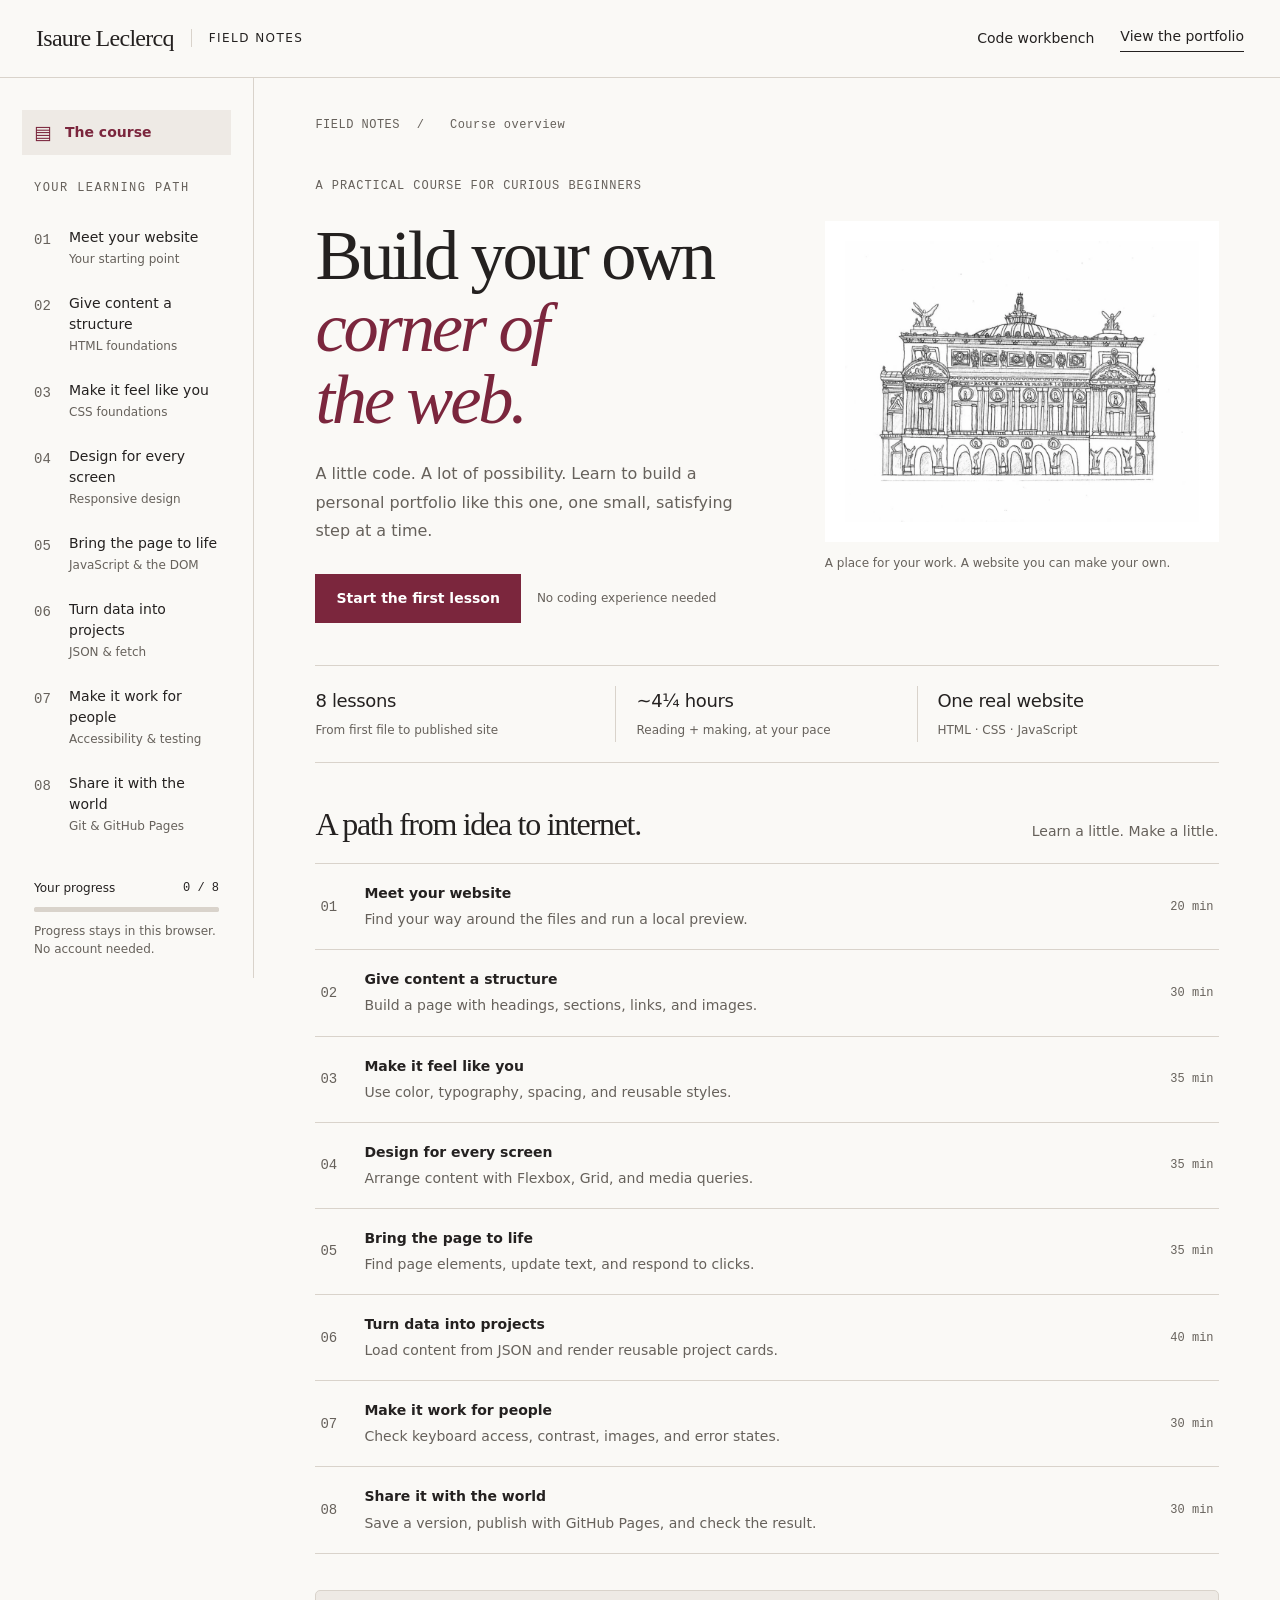
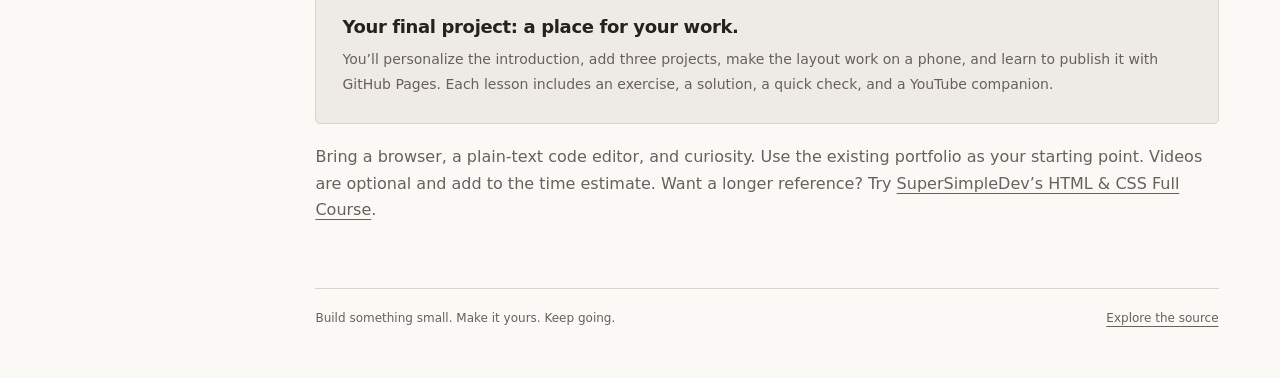
==== commit 4c89aba5: "Apply Parisian Gallery design with configurable site themes" ====
--- a/course/index.html
+++ b/course/index.html
@@ -1,28 +1,28 @@
 <!doctype html>
-<html lang="en">
+<html lang="en" data-theme="parisian-gallery">
 <head><meta charset="utf-8"><meta name="viewport" content="width=device-width, initial-scale=1">
-<meta name="theme-color" content="#f4f2ea"><meta name="description" content="An eight-lesson, hands-on course for building a personal portfolio with HTML, CSS, JavaScript, JSON, and GitHub Pages. Includes exercises, solutions, and YouTube references.">
+<meta name="theme-color" content="#faf9f6"><meta name="description" content="An eight-lesson, hands-on course for building a personal portfolio with HTML, CSS, JavaScript, JSON, and GitHub Pages. Includes exercises, solutions, and YouTube references.">
 <title>Build your corner of the web — A practical portfolio course</title>
-<link rel="icon" href="../assets/favicon.svg" type="image/svg+xml"><link rel="stylesheet" href="course.css"><script src="course.js" defer></script></head>
+<link rel="icon" href="../assets/favicon.svg" type="image/svg+xml"><link rel="stylesheet" href="../themes.css?v=gallery-1"><link rel="stylesheet" href="course.css?v=gallery-1"><script src="../theme.js?v=gallery-1"></script><script src="course.js" defer></script></head>
 <body><a class="skip" href="#main">Skip to lesson content</a>
-<header class="topbar"><a class="brand" href="#overview" aria-label="Field Notes course overview"><span class="brand-mark" aria-hidden="true">i.</span><span>Isaure Leclercq</span><span class="brand-divider" aria-hidden="true"></span><span class="brand-label">Field notes</span></a>
-<nav class="top-links" aria-label="Course tools"><a href="#workbench" class="workbench-top">Code workbench <span aria-hidden="true">↗</span></a><a href="../index.html" class="portfolio-link" target="_blank" rel="noopener">View the portfolio ↗</a></nav></header>
+<header class="topbar"><a class="brand" href="#overview" aria-label="Field Notes course overview"><span data-name-full>Isaure Leclercq</span><span class="brand-divider" aria-hidden="true"></span><span class="brand-label">Field notes</span></a>
+<nav class="top-links" aria-label="Course tools"><a href="#workbench" class="workbench-top">Code workbench </a><a href="../index.html" class="portfolio-link" target="_blank" rel="noopener">View the portfolio</a></nav></header>
 <button class="mobile-menu js-only" data-menu aria-expanded="false" aria-controls="course-navigation" type="button"><span>Course contents</span><span aria-hidden="true">☰</span></button>
 <div class="shell"><aside class="sidebar" id="course-navigation" aria-label="Course navigation"><a class="overview-link" href="#overview" data-page-link aria-current="page"><span class="overview-icon" aria-hidden="true">▤</span> The course</a>
 <p class="eyebrow">Your learning path</p><nav aria-label="Lessons"><ol class="lesson-nav"><li><a class="lesson-link" data-page-link href="#lesson-1"><span class="lesson-num">01</span><span>Meet your website<span class="sr-only" data-complete-label></span><span class="lesson-sub">Your starting point</span></span></a></li><li><a class="lesson-link" data-page-link href="#lesson-2"><span class="lesson-num">02</span><span>Give content a structure<span class="sr-only" data-complete-label></span><span class="lesson-sub">HTML foundations</span></span></a></li><li><a class="lesson-link" data-page-link href="#lesson-3"><span class="lesson-num">03</span><span>Make it feel like you<span class="sr-only" data-complete-label></span><span class="lesson-sub">CSS foundations</span></span></a></li><li><a class="lesson-link" data-page-link href="#lesson-4"><span class="lesson-num">04</span><span>Design for every screen<span class="sr-only" data-complete-label></span><span class="lesson-sub">Responsive design</span></span></a></li><li><a class="lesson-link" data-page-link href="#lesson-5"><span class="lesson-num">05</span><span>Bring the page to life<span class="sr-only" data-complete-label></span><span class="lesson-sub">JavaScript &amp; the DOM</span></span></a></li><li><a class="lesson-link" data-page-link href="#lesson-6"><span class="lesson-num">06</span><span>Turn data into projects<span class="sr-only" data-complete-label></span><span class="lesson-sub">JSON &amp; fetch</span></span></a></li><li><a class="lesson-link" data-page-link href="#lesson-7"><span class="lesson-num">07</span><span>Make it work for people<span class="sr-only" data-complete-label></span><span class="lesson-sub">Accessibility &amp; testing</span></span></a></li><li><a class="lesson-link" data-page-link href="#lesson-8"><span class="lesson-num">08</span><span>Share it with the world<span class="sr-only" data-complete-label></span><span class="lesson-sub">Git &amp; GitHub Pages</span></span></a></li></ol></nav>
 <div class="sidebar-bottom"><p class="progress-label"><span>Your progress</span><strong data-progress-count>0 / 8</strong></p><progress data-progress max="8" value="0" aria-label="Lessons completed"></progress>
-<p class="storage-note" data-storage-note>Progress stays in this browser. No account needed.</p><a class="sidebar-tool" href="#workbench" data-page-link><span aria-hidden="true">&lt;/&gt;</span> Open the workbench ↗</a></div></aside>
+<p class="storage-note" data-storage-note>Progress stays in this browser. No account needed.</p><a class="sidebar-tool" href="#workbench" data-page-link><span aria-hidden="true">&lt;/&gt;</span> Open the workbench</a></div></aside>
 <main class="main" id="main" tabindex="-1"><p class="breadcrumb">FIELD NOTES <span>/</span> <span data-breadcrumb>Course overview</span></p>
 <noscript><p class="no-script">All lessons are available below. Enable JavaScript for saved progress, quick checks, and the interactive workbench. You can do the exercises in your own code editor.</p></noscript>
 <section class="page" id="overview" data-title="Course overview"><div class="overview-hero"><div class="hero-copy"><p class="badge">A practical course for curious beginners</p>
 <h1 tabindex="-1">Build your own<br><em>corner of<br>the web.</em></h1>
 <p class="hero-description">A little code. A lot of possibility. Learn to build a personal portfolio like this one, one small, satisfying step at a time.</p>
-<div class="hero-actions"><a class="button" href="#lesson-1" data-resume><span>Start the first lesson</span> <b aria-hidden="true">↗</b></a><span class="hero-note">No coding experience needed</span></div></div>
-<div class="hero-visual" aria-label="Illustration of a small portfolio with an introduction and three project covers" role="img"><span class="visual-caption">Your ideas live here. ↙</span><div class="mini-browser"><div class="browser-bar"><i></i><i></i><i></i><span>my-little-corner.html</span></div><div class="mini-page"><div class="mini-brand">i.</div><div class="mini-hero"><p>Hello, I’m<br><em>a maker.</em></p><div class="mini-sun"></div></div><div class="mini-caption">A few things I’ve been working on</div><div class="mini-projects"><div>A</div><div>✳</div><div>B</div></div></div></div><div class="code-sticker"><span>&lt;h1&gt;</span>Hello, world.<span>&lt;/h1&gt;</span><br><span>↳</span> Start small. Make it yours.</div></div></div>
+<div class="hero-actions"><a class="button" href="#lesson-1" data-resume><span>Start the first lesson</span> </a><span class="hero-note">No coding experience needed</span></div></div>
+<figure class="course-art"><a href="../index.html" aria-label="Explore Isaure’s portfolio"><img src="../assets/drawings/architectural-study-thumb.webp" width="960" height="762" alt="Isaure’s drawing of the Opéra Garnier in Paris"></a><figcaption>A place for your work. A website you can make your own.</figcaption></figure></div>
 <div class="facts"><div class="fact"><strong>8 lessons</strong><span>From first file to published site</span></div><div class="fact"><strong>~4¼ hours</strong><span>Reading + making, at your pace</span></div><div class="fact"><strong>One real website</strong><span>HTML · CSS · JavaScript</span></div></div>
-<div class="section-title"><h2>A path from idea to internet.</h2><p>Learn a little. Make a little.</p></div><div class="curriculum"><a class="curriculum-row" href="#lesson-1"><span class="row-number">01</span><span class="row-title">Meet your website<span class="row-description">Find your way around the files and run a local preview.</span></span><span class="row-time">20 min</span><span aria-hidden="true">↗</span></a><a class="curriculum-row" href="#lesson-2"><span class="row-number">02</span><span class="row-title">Give content a structure<span class="row-description">Build a page with headings, sections, links, and images.</span></span><span class="row-time">30 min</span><span aria-hidden="true">↗</span></a><a class="curriculum-row" href="#lesson-3"><span class="row-number">03</span><span class="row-title">Make it feel like you<span class="row-description">Use color, typography, spacing, and reusable styles.</span></span><span class="row-time">35 min</span><span aria-hidden="true">↗</span></a><a class="curriculum-row" href="#lesson-4"><span class="row-number">04</span><span class="row-title">Design for every screen<span class="row-description">Arrange content with Flexbox, Grid, and media queries.</span></span><span class="row-time">35 min</span><span aria-hidden="true">↗</span></a><a class="curriculum-row" href="#lesson-5"><span class="row-number">05</span><span class="row-title">Bring the page to life<span class="row-description">Find page elements, update text, and respond to clicks.</span></span><span class="row-time">35 min</span><span aria-hidden="true">↗</span></a><a class="curriculum-row" href="#lesson-6"><span class="row-number">06</span><span class="row-title">Turn data into projects<span class="row-description">Load content from JSON and render reusable project cards.</span></span><span class="row-time">40 min</span><span aria-hidden="true">↗</span></a><a class="curriculum-row" href="#lesson-7"><span class="row-number">07</span><span class="row-title">Make it work for people<span class="row-description">Check keyboard access, contrast, images, and error states.</span></span><span class="row-time">30 min</span><span aria-hidden="true">↗</span></a><a class="curriculum-row" href="#lesson-8"><span class="row-number">08</span><span class="row-title">Share it with the world<span class="row-description">Save a version, publish with GitHub Pages, and check the result.</span></span><span class="row-time">30 min</span><span aria-hidden="true">↗</span></a></div>
-<section class="capstone" aria-labelledby="capstone-title"><span class="capstone-star" aria-hidden="true">✳</span><div><h3 id="capstone-title">Your final project: a place for your work.</h3><p>You’ll personalize the introduction, add three projects, make the layout work on a phone, and learn to publish it with GitHub Pages. Each lesson includes an exercise, a solution, a quick check, and a YouTube companion.</p></div></section>
-<p class="workbench-challenge">Bring a browser, a plain-text code editor, and curiosity. Use the existing portfolio as your starting point. Videos are optional and add to the time estimate. Want a longer reference? Try <a href="https://www.youtube.com/watch?v=G3e-cpL7ofc" target="_blank" rel="noopener">SuperSimpleDev’s HTML &amp; CSS Full Course ↗</a>.</p></section>
+<div class="section-title"><h2>A path from idea to internet.</h2><p>Learn a little. Make a little.</p></div><div class="curriculum"><a class="curriculum-row" href="#lesson-1"><span class="row-number">01</span><span class="row-title">Meet your website<span class="row-description">Find your way around the files and run a local preview.</span></span><span class="row-time">20 min</span></a><a class="curriculum-row" href="#lesson-2"><span class="row-number">02</span><span class="row-title">Give content a structure<span class="row-description">Build a page with headings, sections, links, and images.</span></span><span class="row-time">30 min</span></a><a class="curriculum-row" href="#lesson-3"><span class="row-number">03</span><span class="row-title">Make it feel like you<span class="row-description">Use color, typography, spacing, and reusable styles.</span></span><span class="row-time">35 min</span></a><a class="curriculum-row" href="#lesson-4"><span class="row-number">04</span><span class="row-title">Design for every screen<span class="row-description">Arrange content with Flexbox, Grid, and media queries.</span></span><span class="row-time">35 min</span></a><a class="curriculum-row" href="#lesson-5"><span class="row-number">05</span><span class="row-title">Bring the page to life<span class="row-description">Find page elements, update text, and respond to clicks.</span></span><span class="row-time">35 min</span></a><a class="curriculum-row" href="#lesson-6"><span class="row-number">06</span><span class="row-title">Turn data into projects<span class="row-description">Load content from JSON and render reusable project cards.</span></span><span class="row-time">40 min</span></a><a class="curriculum-row" href="#lesson-7"><span class="row-number">07</span><span class="row-title">Make it work for people<span class="row-description">Check keyboard access, contrast, images, and error states.</span></span><span class="row-time">30 min</span></a><a class="curriculum-row" href="#lesson-8"><span class="row-number">08</span><span class="row-title">Share it with the world<span class="row-description">Save a version, publish with GitHub Pages, and check the result.</span></span><span class="row-time">30 min</span></a></div>
+<section class="capstone" aria-labelledby="capstone-title"><div><h3 id="capstone-title">Your final project: a place for your work.</h3><p>You’ll personalize the introduction, add three projects, make the layout work on a phone, and learn to publish it with GitHub Pages. Each lesson includes an exercise, a solution, a quick check, and a YouTube companion.</p></div></section>
+<p class="workbench-challenge">Bring a browser, a plain-text code editor, and curiosity. Use the existing portfolio as your starting point. Videos are optional and add to the time estimate. Want a longer reference? Try <a href="https://www.youtube.com/watch?v=G3e-cpL7ofc" target="_blank" rel="noopener">SuperSimpleDev’s HTML &amp; CSS Full Course</a>.</p></section>
 <article class="page" id="lesson-1" data-lesson data-title="Meet your website">
       <header class="lesson-header"><p class="eyebrow">Lesson 01 / 08 · Your starting point · ~20 min</p>
       <h1 tabindex="-1">A few files. A whole website.</h1><p class="lesson-intro">A website starts as a folder. In this lesson, you’ll learn what each file does, open the portfolio on your computer, and make your first small change.</p>
@@ -34,9 +34,11 @@
  <h2>A map of this project</h2>
  <div class="file-map">
  <div class="file-row"><code>index.html</code><span>The page: navigation, introduction, project area, About section, and footer.</span></div>
- <div class="file-row"><code>styles.css</code><span>Colors, typography, spacing, and layouts for different screens.</span></div>
- <div class="file-row"><code>script.js</code><span>Loads the JSON files and builds the project cards.</span></div>
- <div class="file-row"><code>site.json</code><span>Your name, introduction, and About text.</span></div>
+ <div class="file-row"><code>styles.css</code><span>Typography, spacing, and layouts for different screens.</span></div>
+ <div class="file-row"><code>themes.css</code><span>Shared palettes and typography for all four designs.</span></div>
+ <div class="file-row"><code>theme.js</code><span>Reads site.json and applies the selected design on every page.</span></div>
+ <div class="file-row"><code>script.js</code><span>Builds the project cards and applies the homepage copy.</span></div>
+ <div class="file-row"><code>site.json</code><span>Your selected design, name, introduction, and About text.</span></div>
  <div class="file-row"><code>projects.json</code><span>A list of your projects. An empty list looks like <code>[]</code>.</span></div>
  <div class="file-row"><code>assets/</code><span>Images and the small browser-tab icon, called a favicon.</span></div>
  </div>
@@ -51,19 +53,19 @@
  <p>Open <code>site.json</code> and find <code>"intro"</code>. Change only the words inside its quotation marks. Save the file and refresh the <em>portfolio</em> tab. You should see your new introduction. This server does not automatically refresh the browser.</p>
  <p>Keep this course open in another tab. For bigger experiments, make a copy of the project folder first. You can also use the course’s <a href="#workbench">workbench</a> without changing the portfolio files.</p><section class="exercise" aria-labelledby="exercise-1"><p class="eyebrow">Make it yours · exercise 01</p>
     <h2 id="exercise-1">Your first personal touch</h2><p>Change the introduction to one sentence about something you enjoy making. Keep the JSON valid.</p>
-    <ul class="checklist"><li><label><input type="checkbox" data-check="lesson-1-0"><span>Find all five main files in your code editor.</span></label></li><li><label><input type="checkbox" data-check="lesson-1-1"><span>Edit the intro value in site.json, then save it.</span></label></li><li><label><input type="checkbox" data-check="lesson-1-2"><span>Refresh the portfolio and confirm that your sentence appears.</span></label></li></ul>
+    <ul class="checklist"><li><label><input type="checkbox" data-check="lesson-1-0"><span>Find the main files in your code editor.</span></label></li><li><label><input type="checkbox" data-check="lesson-1-1"><span>Edit the intro value in site.json, then save it.</span></label></li><li><label><input type="checkbox" data-check="lesson-1-2"><span>Refresh the portfolio and confirm that your sentence appears.</span></label></li></ul>
     <details><summary>Need a hand? See a solution</summary><p>For example, the <code>intro</code> entry could look like this. Keep the comma if another property follows it. Replace just this entry, not the entire file.</p><div class="code-block"><div class="code-top">site.json · one property</div><pre><code>&quot;intro&quot;: &quot;I make visual stories, small experiments, and things that spark curiosity.&quot;,</code></pre></div><p>If nothing changes, check that you saved the correct file and refreshed the portfolio rather than the course. If the original copy returns, check your commas and double quotes.</p></details></section>
       <form class="quiz js-only" data-quiz data-answer="1" data-explanation="The script reads the intro property from site.json and puts it into the page.">
       <p class="eyebrow">A quick check</p><fieldset><legend>Which file should you edit to change the introduction?</legend><label><input type="radio" name="quiz-1" value="0"><span>styles.css</span></label><label><input type="radio" name="quiz-1" value="1"><span>site.json</span></label><label><input type="radio" name="quiz-1" value="2"><span>projects.json</span></label></fieldset>
       <button class="button small secondary" type="submit">Check my answer</button><p class="quiz-feedback" data-feedback aria-live="polite"></p></form>
       <div class="lesson-end"><button class="button completion-button js-only" type="button" data-complete="lesson-1" aria-pressed="false">Mark lesson complete</button>
-      <a class="next-link" href="#lesson-2">Next lesson →</a></div><p class="completion-message" id="lesson-1-message" aria-live="polite"></p>
+      <a class="next-link" href="#lesson-2">Next lesson</a></div><p class="completion-message" id="lesson-1-message" aria-live="polite"></p>
       </div><aside class="lesson-resource" aria-label="Lesson 1 references"><h2>Watch & explore</h2>
       <a class="video-card" href="https://www.youtube.com/watch?v=kUMe1FH4CHE" target="_blank" rel="noopener">
       <div class="video-graphic" aria-hidden="true"><span class="play-icon">▶</span><span class="video-topic">HTML / getting started</span></div>
-      <div class="video-info"><small>freeCodeCamp.org · Dave Gray</small><strong>Learn HTML – Full Tutorial for Beginners</strong><span>Watch on YouTube ↗</span></div></a>
+      <div class="video-info"><small>freeCodeCamp.org · Dave Gray</small><strong>Learn HTML – Full Tutorial for Beginners</strong><span>Watch on YouTube</span></div></a>
       <p class="watch-note">Use the getting-started and document-head chapters. The full video is a longer optional reference.</p><p class="watch-note">Optional companion video. Lesson time estimates cover reading and exercises, not video time.</p>
-      <a class="reading-link" href="https://developer.mozilla.org/en-US/docs/Learn_web_development/Howto/Web_mechanics/What_is_a_web_server" target="_blank" rel="noopener">MDN · What is a web server? ↗</a></aside></div></article><article class="page" id="lesson-2" data-lesson data-title="Give content a structure">
+      <a class="reading-link" href="https://developer.mozilla.org/en-US/docs/Learn_web_development/Howto/Web_mechanics/What_is_a_web_server" target="_blank" rel="noopener">MDN · What is a web server?</a></aside></div></article><article class="page" id="lesson-2" data-lesson data-title="Give content a structure">
       <header class="lesson-header"><p class="eyebrow">Lesson 02 / 08 · HTML foundations · ~30 min</p>
       <h1 tabindex="-1">Start with meaning.</h1><p class="lesson-intro">Before choosing a color or a font, give the page a clear structure. HTML tells the browser what each piece of content means.</p>
       <ul class="objectives"><li>Read HTML elements</li><li>Use semantic sections</li><li>Connect links and IDs</li></ul></header>
@@ -109,13 +111,13 @@
       <p class="eyebrow">A quick check</p><fieldset><legend>What does href=&quot;#work&quot; point to?</legend><label><input type="radio" name="quiz-2" value="0"><span>A file named work.html</span></label><label><input type="radio" name="quiz-2" value="1"><span>An element with class=&quot;work&quot;</span></label><label><input type="radio" name="quiz-2" value="2"><span>The element with id=&quot;work&quot;</span></label></fieldset>
       <button class="button small secondary" type="submit">Check my answer</button><p class="quiz-feedback" data-feedback aria-live="polite"></p></form>
       <div class="lesson-end"><button class="button completion-button js-only" type="button" data-complete="lesson-2" aria-pressed="false">Mark lesson complete</button>
-      <a class="next-link" href="#lesson-3">Next lesson →</a></div><p class="completion-message" id="lesson-2-message" aria-live="polite"></p>
+      <a class="next-link" href="#lesson-3">Next lesson</a></div><p class="completion-message" id="lesson-2-message" aria-live="polite"></p>
       </div><aside class="lesson-resource" aria-label="Lesson 2 references"><h2>Watch & explore</h2>
       <a class="video-card" href="https://www.youtube.com/watch?v=kUMe1FH4CHE" target="_blank" rel="noopener">
       <div class="video-graphic" aria-hidden="true"><span class="play-icon">▶</span><span class="video-topic">HTML / structure</span></div>
-      <div class="video-info"><small>freeCodeCamp.org · Dave Gray</small><strong>Learn HTML – Full Tutorial for Beginners</strong><span>Watch on YouTube ↗</span></div></a>
+      <div class="video-info"><small>freeCodeCamp.org · Dave Gray</small><strong>Learn HTML – Full Tutorial for Beginners</strong><span>Watch on YouTube</span></div></a>
       <p class="watch-note">Focus on text, links, images, and semantic tags. Pause and write a small example after each topic.</p><p class="watch-note">Optional companion video. Lesson time estimates cover reading and exercises, not video time.</p>
-      <a class="reading-link" href="https://developer.mozilla.org/en-US/docs/Learn_web_development/Core/Structuring_content" target="_blank" rel="noopener">MDN · Structuring content with HTML ↗</a></aside></div></article><article class="page" id="lesson-3" data-lesson data-title="Make it feel like you">
+      <a class="reading-link" href="https://developer.mozilla.org/en-US/docs/Learn_web_development/Core/Structuring_content" target="_blank" rel="noopener">MDN · Structuring content with HTML</a></aside></div></article><article class="page" id="lesson-3" data-lesson data-title="Make it feel like you">
       <header class="lesson-header"><p class="eyebrow">Lesson 03 / 08 · CSS foundations · ~35 min</p>
       <h1 tabindex="-1">Give your page a point of view.</h1><p class="lesson-intro">A few deliberate choices can give a simple page a strong personality. Learn how this portfolio uses a small color palette, two kinds of type, and plenty of space.</p>
       <ul class="objectives"><li>Write CSS rules</li><li>Understand the box model</li><li>Use custom properties</li></ul></header>
@@ -137,12 +139,11 @@
 }</code></pre></div>
  <p><code>border-box</code> includes padding and borders in the element’s declared width, which makes sizing more predictable. <code>max-width</code> sets an upper limit, and horizontal <code>auto</code> margins can center a block when there is spare space.</p>
  <h2>Give your design a small vocabulary</h2>
- <p>The top of this portfolio’s stylesheet defines <strong>custom properties</strong>. A name beginning with <code>--</code> stores a reusable value. <code>:root</code> makes these values available throughout the document; <code>var()</code> reads one.</p><div class="code-block"><div class="code-top">styles.css · existing color tokens</div><pre><code>:root {
-  --paper: #f2f0e8;
-  --ink: #26352e;
-  --muted: #637166;
-  --green: #294333;
-  --accent: #d5a643;
+ <p>The top of <code>themes.css</code> defines <strong>custom properties</strong>. A name beginning with <code>--</code> stores a reusable value. <code>:root</code> makes these values available throughout the document; <code>var()</code> reads one.</p><div class="code-block"><div class="code-top">themes.css · Parisian Gallery tokens</div><pre><code>:root {
+  --paper: #faf9f6;
+  --ink: #242120;
+  --muted: #66615b;
+  --accent: #7b263d;
 }
 
 body {
@@ -150,12 +151,15 @@
   color: var(--ink);
 }</code></pre></div>
  <p>Changing one token can update many elements at once. Begin with one background, one text color, and one accent. The portfolio pairs a readable sans-serif font with Georgia for expressive italic headings. You do not need a downloaded font to make the page feel personal.</p>
+ <h2>Switch the whole design with configuration</h2>
+ <p>In <code>site.json</code>, change <code>"theme": "parisian-gallery"</code> to <code>"cobalt-studio"</code>, <code>"playful-sketchbook"</code>, or <code>"midnight-atelier"</code>. Save and refresh to see the new palette, typography, and homepage layout. The gallery, model page, and course follow the same setting.</p>
+ <p><code>theme.js</code> reads this setting once per page and adds a <code>data-theme</code> attribute to the document. Rules in <code>themes.css</code> select the matching palette. Use the <code>:root</code> values to customize Parisian Gallery, or the matching <code>[data-theme]</code> block to customize another preset.</p>
  <h2>When a style seems to be ignored</h2>
  <p>CSS rules can compete. More specific selectors can win over broader ones. When importance and specificity match, the later declaration wins. In browser developer tools, inspect an element and look for crossed-out declarations to see which rule is winning.</p>
  <div class="note"><strong>Try one change at a time.</strong> Start with spacing, then color, then typography. A small, visible change teaches you more than replacing the whole stylesheet.</div><section class="exercise" aria-labelledby="exercise-3"><p class="eyebrow">Make it yours · exercise 03</p>
     <h2 id="exercise-3">Create your first design variation</h2><p>Try a warmer accent and give the “Now” section from lesson 2 some space. You can test colors in the workbench before editing the portfolio.</p>
-    <ul class="checklist"><li><label><input type="checkbox" data-check="lesson-3-0"><span>Find --accent in :root and change it to a color you like.</span></label></li><li><label><input type="checkbox" data-check="lesson-3-1"><span>Add padding to #now so the text has space above and below.</span></label></li><li><label><input type="checkbox" data-check="lesson-3-2"><span>Inspect the result and check that text is still easy to read.</span></label></li></ul>
-    <details><summary>Need a hand? See a solution</summary><div class="code-block"><div class="code-top">styles.css · edit the existing token</div><pre><code>--accent: #d99b69;</code></pre></div><div class="code-block"><div class="code-top">styles.css · add a new rule</div><pre><code>#now {
+    <ul class="checklist"><li><label><input type="checkbox" data-check="lesson-3-0"><span>Find --accent in themes.css under :root and change it to a color you like.</span></label></li><li><label><input type="checkbox" data-check="lesson-3-1"><span>Add padding to #now so the text has space above and below.</span></label></li><li><label><input type="checkbox" data-check="lesson-3-2"><span>Inspect the result and check that text is still easy to read.</span></label></li></ul>
+    <details><summary>Need a hand? See a solution</summary><div class="code-block"><div class="code-top">themes.css · edit the existing token</div><pre><code>--accent: #d99b69;</code></pre></div><div class="code-block"><div class="code-top">styles.css · add a new rule</div><pre><code>#now {
   padding-block: 64px;
 }
 
@@ -167,22 +171,22 @@
       <p class="eyebrow">A quick check</p><fieldset><legend>Which property adds space inside an element’s border?</legend><label><input type="radio" name="quiz-3" value="0"><span>margin</span></label><label><input type="radio" name="quiz-3" value="1"><span>padding</span></label><label><input type="radio" name="quiz-3" value="2"><span>gap</span></label></fieldset>
       <button class="button small secondary" type="submit">Check my answer</button><p class="quiz-feedback" data-feedback aria-live="polite"></p></form>
       <div class="lesson-end"><button class="button completion-button js-only" type="button" data-complete="lesson-3" aria-pressed="false">Mark lesson complete</button>
-      <a class="next-link" href="#lesson-4">Next lesson →</a></div><p class="completion-message" id="lesson-3-message" aria-live="polite"></p>
+      <a class="next-link" href="#lesson-4">Next lesson</a></div><p class="completion-message" id="lesson-3-message" aria-live="polite"></p>
       </div><aside class="lesson-resource" aria-label="Lesson 3 references"><h2>Watch & explore</h2>
       <a class="video-card" href="https://www.youtube.com/watch?v=1PnVor36_40" target="_blank" rel="noopener">
       <div class="video-graphic" aria-hidden="true"><span class="play-icon">▶</span><span class="video-topic">CSS / essentials</span></div>
-      <div class="video-info"><small>Web Dev Simplified</small><strong>Learn CSS in 20 Minutes</strong><span>Watch on YouTube ↗</span></div></a>
+      <div class="video-info"><small>Web Dev Simplified</small><strong>Learn CSS in 20 Minutes</strong><span>Watch on YouTube</span></div></a>
       <p class="watch-note">Watch for selectors, declarations, stylesheet linking, and the box model. Recreate one example yourself.</p><p class="watch-note">Optional companion video. Lesson time estimates cover reading and exercises, not video time.</p>
-      <a class="reading-link" href="https://developer.mozilla.org/en-US/docs/Learn_web_development/Core/Styling_basics/Box_model" target="_blank" rel="noopener">MDN · The CSS box model ↗</a></aside></div></article><article class="page" id="lesson-4" data-lesson data-title="Design for every screen">
+      <a class="reading-link" href="https://developer.mozilla.org/en-US/docs/Learn_web_development/Core/Styling_basics/Box_model" target="_blank" rel="noopener">MDN · The CSS box model</a></aside></div></article><article class="page" id="lesson-4" data-lesson data-title="Design for every screen">
       <header class="lesson-header"><p class="eyebrow">Lesson 04 / 08 · Responsive design · ~35 min</p>
       <h1 tabindex="-1">Let the layout breathe.</h1><p class="lesson-intro">Your page needs to work in a narrow phone browser and on a wide desktop. Responsive design gives content rules for using the space it actually has.</p>
       <ul class="objectives"><li>Choose Flexbox or Grid</li><li>Use flexible widths</li><li>Test narrow screens</li></ul></header>
       <div class="lesson-layout"><div class="lesson-copy"><h2>Start with a flexible container</h2>
  <p>A fixed width like <code>width: 1180px</code> can overflow a phone. This portfolio’s <code>.wrap</code> class combines a maximum size with space at the edges. <code>min()</code> uses whichever value is smaller.</p><div class="code-block"><div class="code-top">styles.css · desktop container</div><pre><code>.wrap {
-  width: min(1180px, calc(100% - 72px));
+  width: min(1120px, calc(100% - 80px));
   margin-inline: auto;
 }</code></pre></div>
- <p>On a large screen, the content stops growing at 1180 pixels. Below that size, it uses the available width minus 72 pixels. The existing mobile rules make the side margins smaller on narrow screens.</p>
+ <p>On a large screen, the content stops growing at 1120 pixels. Below that size, it uses the available width minus 80 pixels. The existing mobile rules make the side margins smaller on narrow screens.</p>
  <h2>Use Flexbox for a row</h2>
  <p>Flexbox is useful when arranging items mainly along one axis. The portfolio header puts a wordmark at one end and navigation at the other. <code>gap</code> adds space between items without adding it around the whole container.</p><div class="code-block"><div class="code-top">CSS · simplified header</div><pre><code>.site-header {
   display: flex;
@@ -194,16 +198,16 @@
  <p>Grid describes rows and columns. In this rule, <code>repeat(2, ...)</code> creates two equal columns. <code>1fr</code> means one share of the available space. <code>minmax(0, 1fr)</code> lets a column shrink instead of being forced wider by its contents.</p><div class="code-block"><div class="code-top">styles.css · project grid</div><pre><code>.project-grid {
   display: grid;
   grid-template-columns: repeat(2, minmax(0, 1fr));
-  gap: 48px 24px;
+  gap: 52px 36px;
 }
 
-@media (max-width: 760px) {
+@media (max-width: 600px) {
   .project-grid {
     grid-template-columns: 1fr;
-    gap: 35px;
+    gap: 38px;
   }
 }</code></pre></div>
- <p>A <strong>media query</strong> applies rules when a condition is true. Here, at viewport widths of 760 pixels or less, the projects stack into one column. This is already implemented in the portfolio. Lesson 6 will give you real cards to test.</p>
+ <p>A <strong>media query</strong> applies rules when a condition is true. Here, at viewport widths of 600 pixels or less, the projects stack into one column. This is already implemented in the portfolio. Lesson 6 will give you real cards to test.</p>
  <h2>Let images fit their space</h2>
  <p><code>width: 100%</code> keeps an image within its container. For a cropped project cover, <code>object-fit: cover</code> fills the frame while preserving the image’s proportions. Some edges may be cropped, so check the subject is still visible.</p>
  <p>Test by narrowing the browser and by using the device toolbar in developer tools. Look for sideways scrolling, squeezed navigation, unreadably small text, and controls that are hard to tap. Also test at 200% zoom.</p><section class="exercise" aria-labelledby="exercise-4"><p class="eyebrow">Make it yours · exercise 04</p>
@@ -225,13 +229,13 @@
       <p class="eyebrow">A quick check</p><fieldset><legend>What does grid-template-columns: repeat(2, 1fr) create?</legend><label><input type="radio" name="quiz-4" value="0"><span>Two equally sized columns</span></label><label><input type="radio" name="quiz-4" value="1"><span>Two fixed 1-pixel columns</span></label><label><input type="radio" name="quiz-4" value="2"><span>Two columns on every device, regardless of later rules</span></label></fieldset>
       <button class="button small secondary" type="submit">Check my answer</button><p class="quiz-feedback" data-feedback aria-live="polite"></p></form>
       <div class="lesson-end"><button class="button completion-button js-only" type="button" data-complete="lesson-4" aria-pressed="false">Mark lesson complete</button>
-      <a class="next-link" href="#lesson-5">Next lesson →</a></div><p class="completion-message" id="lesson-4-message" aria-live="polite"></p>
+      <a class="next-link" href="#lesson-5">Next lesson</a></div><p class="completion-message" id="lesson-4-message" aria-live="polite"></p>
       </div><aside class="lesson-resource" aria-label="Lesson 4 references"><h2>Watch & explore</h2>
       <a class="video-card" href="https://www.youtube.com/watch?v=8QSqwbSztnA" target="_blank" rel="noopener">
       <div class="video-graphic" aria-hidden="true"><span class="play-icon">▶</span><span class="video-topic">CSS / grid</span></div>
-      <div class="video-info"><small>Kevin Powell</small><strong>Get started with grid WITHOUT being overwhelmed</strong><span>Watch on YouTube ↗</span></div></a>
+      <div class="video-info"><small>Kevin Powell</small><strong>Get started with grid WITHOUT being overwhelmed</strong><span>Watch on YouTube</span></div></a>
       <p class="watch-note">Focus on grid containers, columns, repeat(), and fractional units. Then build the two-card exercise.</p><p class="watch-note">Optional companion video. Lesson time estimates cover reading and exercises, not video time.</p>
-      <a class="reading-link" href="https://developer.mozilla.org/en-US/docs/Learn_web_development/Core/CSS_layout/Responsive_Design" target="_blank" rel="noopener">MDN · Responsive web design ↗</a></aside></div></article><article class="page" id="lesson-5" data-lesson data-title="Bring the page to life">
+      <a class="reading-link" href="https://developer.mozilla.org/en-US/docs/Learn_web_development/Core/CSS_layout/Responsive_Design" target="_blank" rel="noopener">MDN · Responsive web design</a></aside></div></article><article class="page" id="lesson-5" data-lesson data-title="Bring the page to life">
       <header class="lesson-header"><p class="eyebrow">Lesson 05 / 08 · JavaScript &amp; the DOM · ~35 min</p>
       <h1 tabindex="-1">Make the browser do something.</h1><p class="lesson-intro">JavaScript can read the page, change its content, and react to an action. Start with one element and one small interaction.</p>
       <ul class="objectives"><li>Select a DOM element</li><li>Change textContent</li><li>Handle a click event</li></ul></header>
@@ -270,13 +274,13 @@
       <p class="eyebrow">A quick check</p><fieldset><legend>Which method runs a function when someone clicks a button?</legend><label><input type="radio" name="quiz-5" value="0"><span>querySelector()</span></label><label><input type="radio" name="quiz-5" value="1"><span>textContent</span></label><label><input type="radio" name="quiz-5" value="2"><span>addEventListener()</span></label></fieldset>
       <button class="button small secondary" type="submit">Check my answer</button><p class="quiz-feedback" data-feedback aria-live="polite"></p></form>
       <div class="lesson-end"><button class="button completion-button js-only" type="button" data-complete="lesson-5" aria-pressed="false">Mark lesson complete</button>
-      <a class="next-link" href="#lesson-6">Next lesson →</a></div><p class="completion-message" id="lesson-5-message" aria-live="polite"></p>
+      <a class="next-link" href="#lesson-6">Next lesson</a></div><p class="completion-message" id="lesson-5-message" aria-live="polite"></p>
       </div><aside class="lesson-resource" aria-label="Lesson 5 references"><h2>Watch & explore</h2>
       <a class="video-card" href="https://www.youtube.com/watch?v=0ik6X4DJKCc" target="_blank" rel="noopener">
       <div class="video-graphic" aria-hidden="true"><span class="play-icon">▶</span><span class="video-topic">JavaScript / DOM</span></div>
-      <div class="video-info"><small>Traversy Media</small><strong>JavaScript DOM Crash Course - Part 1</strong><span>Watch on YouTube ↗</span></div></a>
+      <div class="video-info"><small>Traversy Media</small><strong>JavaScript DOM Crash Course - Part 1</strong><span>Watch on YouTube</span></div></a>
       <p class="watch-note">Use this as a reference for finding elements and changing their text or styles. The lesson adds a small click-handler exercise.</p><p class="watch-note">Optional companion video. Lesson time estimates cover reading and exercises, not video time.</p>
-      <a class="reading-link" href="https://developer.mozilla.org/en-US/docs/Web/API/Document_Object_Model/Introduction" target="_blank" rel="noopener">MDN · Introduction to the DOM ↗</a></aside></div></article><article class="page" id="lesson-6" data-lesson data-title="Turn data into projects">
+      <a class="reading-link" href="https://developer.mozilla.org/en-US/docs/Web/API/Document_Object_Model/Introduction" target="_blank" rel="noopener">MDN · Introduction to the DOM</a></aside></div></article><article class="page" id="lesson-6" data-lesson data-title="Turn data into projects">
       <header class="lesson-header"><p class="eyebrow">Lesson 06 / 08 · JSON &amp; fetch · ~40 min</p>
       <h1 tabindex="-1">One card. Many possibilities.</h1><p class="lesson-intro">The project layout stays the same while your work grows. Put the content in JSON, load it with JavaScript, and let one card-building function do the repetition.</p>
       <ul class="objectives"><li>Write valid JSON</li><li>Follow a fetch request</li><li>Add real project cards</li></ul></header>
@@ -294,7 +298,7 @@
  <p>This is fictional sample content to replace with your own work. JSON requires double quotes around property names and text. Separate entries with commas, but do not put a comma after the last entry. Comments are not allowed.</p>
  <p>In this portfolio, only <code>title</code> is required. Optional fields include <code>cover</code>, <code>coverAlt</code>, <code>url</code>, and a <code>links</code> array. Without a cover image, the script draws a typographic placeholder using <code>color</code> and <code>mark</code>.</p>
  <h2>Load the file in the browser</h2>
- <p><code>fetch()</code> starts a request and returns a promise for its response. In an <code>async</code> function, <code>await</code> pauses that function until the awaited promise settles. The rest of the page can remain responsive.</p><div class="code-block"><div class="code-top">JavaScript · simplified version of loadProjects</div><pre><code>const loadProjects = async () =&gt; {
+ <p><code>fetch()</code> starts a request and returns a promise for its response. In an <code>async</code> function, <code>await</code> pauses that function until the awaited promise settles. The rest of the page can remain responsive.</p><div class="code-block"><div class="code-top">JavaScript · a standalone loading example</div><pre><code>const loadProjects = async () =&gt; {
   try {
     const response = await fetch(&#x27;projects.json&#x27;);
     if (!response.ok) throw new Error(&#x27;Could not load projects&#x27;);
@@ -310,8 +314,8 @@
 loadProjects();</code></pre></div>
  <p>Check <code>response.ok</code> because a response with an HTTP error such as 404 does not by itself reject the fetch promise. <code>response.json()</code> parses the response text into JavaScript data. The <code>catch</code> block handles request or parsing errors and shows an empty list.</p>
  <h2>Follow the data into the DOM</h2>
- <div class="flow" aria-label="projects.json is fetched, parsed, converted into cards, and inserted into the page"><span>projects.json</span><b>→</b><span>fetch + parse</span><b>→</b><span>makeProjectCard</span><b>→</b><span>page</span></div>
- <p>The existing <code>makeProjectCard(project, index)</code> builds an article, cover, heading, description, and links. It returns a DOM element. <code>projects.map(makeProjectCard)</code> creates one card per project; <code>replaceChildren()</code> inserts them into the grid.</p>
+ <div class="flow" aria-label="projects.json is fetched, parsed, converted into cards, and inserted into the page"><span>projects.json</span><b>→</b><span>fetch + parse</span><b>→</b><span>makeCard</span><b>→</b><span>page</span></div>
+ <p>The portfolio’s <code>makeCard(project, isFeatured)</code> builds an article, cover, heading, description, and links. It returns a DOM element. The script selects one featured project, then maps the remaining projects into cards. <code>replaceChildren()</code> inserts them into the page. If the JSON request fails, the complete collection already in the HTML remains visible.</p>
  <p>You do not need to rewrite that function to add work. Add another object to the JSON array. The project count and empty-state message update automatically. If you add a cover, put its image file in <code>assets/</code>, and match the path and capitalization exactly.</p><section class="exercise" aria-labelledby="exercise-6"><p class="eyebrow">Make it yours · exercise 06</p>
     <h2 id="exercise-6">Add two projects to the portfolio</h2><p>Replace the empty array in projects.json with two project objects. Use typographic covers first so you can focus on the data.</p>
     <ul class="checklist"><li><label><input type="checkbox" data-check="lesson-6-0"><span>Add two objects, each with a title and description, separated by a comma.</span></label></li><li><label><input type="checkbox" data-check="lesson-6-1"><span>Give each a different mark and background color.</span></label></li><li><label><input type="checkbox" data-check="lesson-6-2"><span>Refresh and confirm two cards appear, the count reads 02, and the empty message disappears.</span></label></li></ul>
@@ -337,13 +341,13 @@
       <p class="eyebrow">A quick check</p><fieldset><legend>Why check response.ok after fetch()?</legend><label><input type="radio" name="quiz-6" value="0"><span>Because JSON can only contain one project</span></label><label><input type="radio" name="quiz-6" value="1"><span>Because fetch() can resolve even when the server returns 404</span></label><label><input type="radio" name="quiz-6" value="2"><span>Because it automatically repairs invalid JSON</span></label></fieldset>
       <button class="button small secondary" type="submit">Check my answer</button><p class="quiz-feedback" data-feedback aria-live="polite"></p></form>
       <div class="lesson-end"><button class="button completion-button js-only" type="button" data-complete="lesson-6" aria-pressed="false">Mark lesson complete</button>
-      <a class="next-link" href="#lesson-7">Next lesson →</a></div><p class="completion-message" id="lesson-6-message" aria-live="polite"></p>
+      <a class="next-link" href="#lesson-7">Next lesson</a></div><p class="completion-message" id="lesson-6-message" aria-live="polite"></p>
       </div><aside class="lesson-resource" aria-label="Lesson 6 references"><h2>Watch & explore</h2>
       <a class="video-card" href="https://www.youtube.com/watch?v=Oive66jrwBs" target="_blank" rel="noopener">
       <div class="video-graphic" aria-hidden="true"><span class="play-icon">▶</span><span class="video-topic">JavaScript / data</span></div>
-      <div class="video-info"><small>Traversy Media</small><strong>Fetch API Introduction</strong><span>Watch on YouTube ↗</span></div></a>
+      <div class="video-info"><small>Traversy Media</small><strong>Fetch API Introduction</strong><span>Watch on YouTube</span></div></a>
       <p class="watch-note">Watch the local text and JSON examples. The video uses promise chains; this lesson shows the same flow with async/await.</p><p class="watch-note">Optional companion video. Lesson time estimates cover reading and exercises, not video time.</p>
-      <a class="reading-link" href="https://developer.mozilla.org/en-US/docs/Web/API/Fetch_API/Using_Fetch" target="_blank" rel="noopener">MDN · Using the Fetch API ↗</a></aside></div></article><article class="page" id="lesson-7" data-lesson data-title="Make it work for people">
+      <a class="reading-link" href="https://developer.mozilla.org/en-US/docs/Web/API/Fetch_API/Using_Fetch" target="_blank" rel="noopener">MDN · Using the Fetch API</a></aside></div></article><article class="page" id="lesson-7" data-lesson data-title="Make it work for people">
       <header class="lesson-header"><p class="eyebrow">Lesson 07 / 08 · Accessibility &amp; testing · ~30 min</p>
       <h1 tabindex="-1">Good design includes people.</h1><p class="lesson-intro">A portfolio should be comfortable to read and easy to use. Test the experience with different inputs, screen sizes, and ways of reading the page.</p>
       <ul class="objectives"><li>Test with a keyboard</li><li>Write useful alt text</li><li>Find and fix common errors</li></ul></header>
@@ -376,13 +380,13 @@
       <p class="eyebrow">A quick check</p><fieldset><legend>What is the best reason to keep a visible focus indicator?</legend><label><input type="radio" name="quiz-7" value="0"><span>It shows keyboard users which control will respond</span></label><label><input type="radio" name="quiz-7" value="1"><span>It makes every image load faster</span></label><label><input type="radio" name="quiz-7" value="2"><span>It replaces the need for headings</span></label></fieldset>
       <button class="button small secondary" type="submit">Check my answer</button><p class="quiz-feedback" data-feedback aria-live="polite"></p></form>
       <div class="lesson-end"><button class="button completion-button js-only" type="button" data-complete="lesson-7" aria-pressed="false">Mark lesson complete</button>
-      <a class="next-link" href="#lesson-8">Next lesson →</a></div><p class="completion-message" id="lesson-7-message" aria-live="polite"></p>
+      <a class="next-link" href="#lesson-8">Next lesson</a></div><p class="completion-message" id="lesson-7-message" aria-live="polite"></p>
       </div><aside class="lesson-resource" aria-label="Lesson 7 references"><h2>Watch & explore</h2>
       <a class="video-card" href="https://www.youtube.com/watch?v=cOmehxAU_4s" target="_blank" rel="noopener">
       <div class="video-graphic" aria-hidden="true"><span class="play-icon">▶</span><span class="video-topic">Design / accessibility</span></div>
-      <div class="video-info"><small>Chrome for Developers · Rob Dodson</small><strong>How I do an accessibility check -- A11ycasts #11</strong><span>Watch on YouTube ↗</span></div></a>
+      <div class="video-info"><small>Chrome for Developers · Rob Dodson</small><strong>How I do an accessibility check -- A11ycasts #11</strong><span>Watch on YouTube</span></div></a>
       <p class="watch-note">Follow the keyboard and screen-reader testing process. Apply one check to your portfolio before continuing.</p><p class="watch-note">Optional companion video. Lesson time estimates cover reading and exercises, not video time.</p>
-      <a class="reading-link" href="https://www.w3.org/WAI/WCAG22/Understanding/contrast-minimum.html" target="_blank" rel="noopener">W3C · Understanding minimum contrast ↗</a></aside></div></article><article class="page" id="lesson-8" data-lesson data-title="Share it with the world">
+      <a class="reading-link" href="https://www.w3.org/WAI/WCAG22/Understanding/contrast-minimum.html" target="_blank" rel="noopener">W3C · Understanding minimum contrast</a></aside></div></article><article class="page" id="lesson-8" data-lesson data-title="Share it with the world">
       <header class="lesson-header"><p class="eyebrow">Lesson 08 / 08 · Git &amp; GitHub Pages · ~30 min</p>
       <h1 tabindex="-1">From your laptop to a link.</h1><p class="lesson-intro">You now have the pieces of a personal portfolio. Learn how Git records a version, GitHub stores it, and GitHub Pages makes it available on the web.</p>
       <ul class="objectives"><li>Understand add, commit, push</li><li>Configure branch publishing</li><li>Verify the live site</li></ul></header>
@@ -392,7 +396,7 @@
 git diff</code></pre></div>
  <p><code>git status</code> lists changed and new files. <code>git diff</code> shows changes in tracked files; newly created files need to be opened separately for review. Confirm you are in the intended repository and branch.</p>
  <h2>Save a version and send it to GitHub</h2>
- <p>For a practice project, work in your own copy or fork. Only push to this portfolio if you are authorized to update it. When you are ready to publish your reviewed changes:</p><div class="code-block"><div class="code-top">Terminal · publish reviewed portfolio changes</div><pre><code>git add index.html styles.css script.js site.json projects.json assets/
+ <p>For a practice project, work in your own copy or fork. Only push to this portfolio if you are authorized to update it. When you are ready to publish your reviewed changes:</p><div class="code-block"><div class="code-top">Terminal · publish reviewed portfolio changes</div><pre><code>git add index.html styles.css themes.css theme.js script.js site.json projects.json assets/
 git diff --staged
 git commit -m &quot;Personalize portfolio and add projects&quot;
 git push origin main</code></pre></div>
@@ -416,9 +420,9 @@
       </div><aside class="lesson-resource" aria-label="Lesson 8 references"><h2>Watch & explore</h2>
       <a class="video-card" href="https://www.youtube.com/watch?v=p1QU3kLFPdg" target="_blank" rel="noopener">
       <div class="video-graphic" aria-hidden="true"><span class="play-icon">▶</span><span class="video-topic">Publishing / GitHub Pages</span></div>
-      <div class="video-info"><small>SuperSimpleDev</small><strong>How to put an HTML website online (on the Internet)</strong><span>Watch on YouTube ↗</span></div></a>
+      <div class="video-info"><small>SuperSimpleDev</small><strong>How to put an HTML website online (on the Internet)</strong><span>Watch on YouTube</span></div></a>
       <p class="watch-note">Follow the GitHub Pages portion. A custom domain is optional; use the current GitHub instructions linked below for the settings.</p><p class="watch-note">Optional companion video. Lesson time estimates cover reading and exercises, not video time.</p>
-      <a class="reading-link" href="https://docs.github.com/en/pages/getting-started-with-github-pages/configuring-a-publishing-source-for-your-github-pages-site" target="_blank" rel="noopener">GitHub Docs · Configure a publishing source ↗</a></aside></div></article>
+      <a class="reading-link" href="https://docs.github.com/en/pages/getting-started-with-github-pages/configuring-a-publishing-source-for-your-github-pages-site" target="_blank" rel="noopener">GitHub Docs · Configure a publishing source</a></aside></div></article>
 <section class="page" id="workbench" data-title="Code workbench"><header class="lesson-header"><p class="eyebrow">A small space to experiment</p><h1 tabindex="-1">What happens if…?</h1><p class="workbench-intro">Change the HTML or CSS, then run your preview. Try a new heading, a different color, or a second card. These experiments stay here; they don’t change the portfolio files.</p></header>
 <div class="editor-grid"><div class="editor-panel"><label class="editor-label" for="html-editor">HTML <span>The content</span></label><textarea id="html-editor" spellcheck="false" autocapitalize="off" autocomplete="off" aria-describedby="workbench-help">&lt;main&gt;
   &lt;p class=&quot;eyebrow&quot;&gt;A little collection of ideas&lt;/p&gt;
@@ -446,9 +450,9 @@
 .card { padding: 24px; background: #e4e6da; border-radius: 8px; }
 .card h2 { margin-bottom: 8px; }
 .mark { font: italic 48px Georgia, serif; }</textarea></div></div>
-<div class="workbench-controls"><button type="button" class="button js-only" data-run>Run preview <span aria-hidden="true">↗</span></button><button type="button" class="button secondary js-only" data-reset-code>Restore example</button><p class="workbench-status" data-preview-status aria-live="polite">Ready when you are.</p></div>
+<div class="workbench-controls"><button type="button" class="button js-only" data-run>Run preview </button><button type="button" class="button secondary js-only" data-reset-code>Restore example</button><p class="workbench-status" data-preview-status aria-live="polite">Ready when you are.</p></div>
 <div class="preview-shell"><div class="preview-label">YOUR LIVE PREVIEW</div><iframe id="workbench-preview" title="Your HTML and CSS experiment" sandbox="" referrerpolicy="no-referrer"></iframe></div>
 <p class="workbench-challenge" id="workbench-help"><strong>Try this:</strong> change the name, give the card a new background, then add another card. The preview supports HTML and CSS; JavaScript and external resources are disabled. Code is saved in this browser when storage is available. Copy it to a local file to keep your own version.</p>
 <a class="next-link" href="#lesson-4">Go to the responsive-layout exercise →</a></section>
-<footer class="course-footer"><span data-overall-message>Build something small. Make it yours. Keep going.</span><a href="https://github.com/isaureleclercq/isaureleclercq.github.io" target="_blank" rel="noopener">Explore the source ↗</a></footer>
+<footer class="course-footer"><span data-overall-message>Build something small. Make it yours. Keep going.</span><a href="https://github.com/isaureleclercq/isaureleclercq.github.io" target="_blank" rel="noopener">Explore the source</a></footer>
 </main></div></body></html>
--- a/themes.css
+++ b/themes.css
@@ -0,0 +1,77 @@
+/* Shared design tokens. Choose a preset with "theme" in site.json. */
+:root {
+  color-scheme: light;
+  --paper: #faf9f6;
+  --paper-deep: #eeeae5;
+  --surface: #ffffff;
+  --ink: #242120;
+  --muted: #66615b;
+  --accent: #7b263d;
+  --accent-hover: #5f1d30;
+  --on-accent: #ffffff;
+  --line: #d9d3cb;
+  --sans: 'Avenir Next', Avenir, system-ui, -apple-system, 'Segoe UI', sans-serif;
+  --serif: Georgia, 'Times New Roman', serif;
+  --mono: ui-monospace, 'SFMono-Regular', Menlo, Consolas, monospace;
+  --display: var(--serif);
+  --radius: 0px;
+  --art-paper: #ffffff;
+  --model-background: #b5b5b5;
+  --overlay: #17131be6;
+  --code-background: #282326;
+  --code-header: #393036;
+  --code-ink: #faf6f8;
+  --code-muted: #d3c5ce;
+  --error: #a33131;
+  /* Aliases used by the course's interactive components. */
+  --white: var(--surface);
+  --soft: var(--paper-deep);
+  --green: var(--accent);
+  --green-soft: var(--accent-hover);
+  --yellow: var(--paper-deep);
+  --accent-ink: var(--accent);
+}
+
+:root[data-theme='cobalt-studio'] {
+  --paper: #f7f9fc;
+  --paper-deep: #dbe5fa;
+  --ink: #182334;
+  --muted: #546173;
+  --accent: #2457d6;
+  --accent-hover: #1943b0;
+  --line: #c6d2e8;
+  --display: var(--sans);
+  --radius: 3px;
+  --code-background: #182334;
+  --code-header: #25354f;
+}
+
+:root[data-theme='playful-sketchbook'] {
+  --paper: #fff9f7;
+  --paper-deep: #eae0f4;
+  --ink: #382337;
+  --muted: #705667;
+  --accent: #b44335;
+  --accent-hover: #913528;
+  --line: #d8c7dd;
+  --display: var(--sans);
+  --radius: 16px;
+}
+
+:root[data-theme='midnight-atelier'] {
+  color-scheme: dark;
+  --paper: #171b22;
+  --paper-deep: #262d39;
+  --surface: #202630;
+  --ink: #f5f3ed;
+  --muted: #bcc2cb;
+  --accent: #e6b95c;
+  --accent-hover: #f4ce82;
+  --on-accent: #171b22;
+  --line: #434b58;
+  --code-background: #10141a;
+  --code-header: #262d39;
+  --code-ink: #f5f3ed;
+  --code-muted: #bcc2cb;
+  --error: #ffb2a9;
+}
--- a/course/course.css
+++ b/course/course.css
@@ -1,18 +1,3 @@
-:root {
-  color-scheme:light;
-  --paper:#f4f2ea;
-  --white:#fcfbf6;
-  --ink:#273a30;
-  --muted:#647164;
-  --green:#2d4635;
-  --soft:#e6e9dd;
-  --yellow:#e9b94f;
-  --line:#d6d9cb;
-  --mono:ui-monospace,SFMono-Regular,Menlo,Consolas,monospace;
-  --sans:'Avenir Next',Avenir,system-ui,-apple-system,sans-serif;
-  --serif:Georgia,'Times New Roman',serif;
-}
-
 * {
   box-sizing:border-box;
 }
@@ -22,7 +7,7 @@
   background:var(--paper);
   color:var(--ink);
   font-family:var(--sans);
-  font-size:15px;
+  font-size:16px;
   line-height:1.65;
   -webkit-font-smoothing:antialiased;
 }
@@ -49,11 +34,11 @@
 }
 
 a:hover {
-  color:#526849;
+  color:var(--accent-hover);
 }
 
 button:focus-visible,a:focus-visible,input:focus-visible,summary:focus-visible,textarea:focus-visible {
-  outline:3px solid #9b650d;
+  outline:3px solid var(--accent);
   outline-offset:4px;
 }
 
@@ -70,8 +55,9 @@
 }
 
 h1,h2 {
-  font-weight:500;
-  letter-spacing:-.05em;
+  font-family:var(--display);
+  font-weight:400;
+  letter-spacing:-.04em;
 }
 
 h1 em,h2 em {
@@ -168,16 +154,6 @@
   letter-spacing:-.03em;
 }
 
-.brand-mark {
-  width:33px;
-  height:33px;
-  background:var(--yellow);
-  border-radius:50%;
-  display:grid;
-  place-items:center;
-  font:italic 25px var(--serif);
-}
-
 .brand-divider {
   height:18px;
   width:1px;
@@ -186,7 +162,7 @@
 }
 
 .brand-label {
-  font:10px var(--mono);
+  font:14px var(--mono);
   letter-spacing:.13em;
   text-transform:uppercase;
 }
@@ -195,7 +171,7 @@
   display:flex;
   gap:26px;
   align-items:center;
-  font-size:12px;
+  font-size:14px;
 }
 
 .top-links a {
@@ -227,7 +203,7 @@
 }
 
 .eyebrow {
-  font:10px/1.6 var(--mono);
+  font:14px/1.6 var(--mono);
   text-transform:uppercase;
   letter-spacing:.12em;
   color:var(--muted);
@@ -242,7 +218,7 @@
   display:flex;
   align-items:center;
   gap:13px;
-  font-size:13px;
+  font-size:14px;
   font-weight:600;
   padding:11px 12px;
   text-decoration:none;
@@ -277,22 +253,22 @@
   padding:11px 12px;
   text-decoration:none;
   border-radius:6px;
-  font-size:12px;
+  font-size:14px;
   line-height:1.5;
 }
 
 .lesson-link:hover,.overview-link:hover {
-  background:#e9ebdf;
+  background:var(--paper-deep);
 }
 
 .lesson-num {
-  font:11px/1.9 var(--mono);
+  font:14px/1.9 var(--mono);
   color:var(--muted);
 }
 
 .lesson-link.is-complete .lesson-num {
   background:var(--green);
-  color:var(--paper);
+  color:var(--on-accent);
   border-radius:50%;
   width:22px;
   text-align:center;
@@ -301,7 +277,7 @@
 .lesson-sub {
   display:block;
   color:var(--muted);
-  font-size:10px;
+  font-size:14px;
   margin-top:2px;
 }
 
@@ -313,7 +289,7 @@
 .progress-label {
   display:flex;
   justify-content:space-between;
-  font-size:11px;
+  font-size:14px;
   margin:0 0 8px;
 }
 
@@ -348,7 +324,7 @@
 }
 
 .storage-note {
-  font-size:10px;
+  font-size:14px;
   line-height:1.5;
   color:var(--muted);
   margin-top:10px;
@@ -357,7 +333,7 @@
 .sidebar-tool {
   display:block;
   margin-top:24px;
-  font-size:12px;
+  font-size:14px;
   text-decoration:none;
 }
 
@@ -374,7 +350,7 @@
 }
 
 .breadcrumb {
-  font:10px var(--mono);
+  font:14px var(--mono);
   color:var(--muted);
   margin:0 0 39px;
   letter-spacing:.04em;
@@ -382,7 +358,7 @@
 
 .breadcrumb span {
   margin-inline:9px;
-  color:#929b8a;
+  color:var(--muted);
 }
 
 .page {
@@ -407,7 +383,7 @@
   border:1px solid var(--line);
   border-radius:30px;
   padding:5px 12px;
-  font:9px var(--mono);
+  font:14px var(--mono);
   text-transform:uppercase;
   letter-spacing:.08em;
   margin-bottom:24px;
@@ -418,7 +394,7 @@
   width:5px;
   height:5px;
   border-radius:50%;
-  background:#a17824;
+  background:var(--accent);
 }
 
 .overview-hero {
@@ -436,7 +412,7 @@
 }
 
 .hero-copy h1 em {
-  color:#58704b;
+  color:var(--accent);
 }
 
 .hero-description {
@@ -453,19 +429,19 @@
   gap:24px;
   padding:13px 20px;
   background:var(--green);
-  color:var(--white);
+  color:var(--on-accent);
   border:1px solid var(--green);
   border-radius:4px;
   text-decoration:none;
-  font-size:12px;
+  font-size:14px;
   font-weight:600;
   line-height:1.5;
   min-height:44px;
 }
 
 .button:hover {
-  background:#405c43;
-  color:var(--white);
+  background:var(--accent-hover);
+  color:var(--on-accent);
 }
 
 .button.secondary {
@@ -481,7 +457,7 @@
 .button.small {
   padding:9px 14px;
   min-height:38px;
-  font-size:11px;
+  font-size:14px;
 }
 
 .hero-actions {
@@ -494,157 +470,7 @@
 
 .hero-note {
   color:var(--muted);
-  font-size:10px;
-}
-
-.hero-visual {
-  position:relative;
-  min-height:355px;
-  display:flex;
-  align-items:center;
-  justify-content:center;
-  padding:20px 0 40px;
-  background-image:radial-gradient(#adb79d 1px,transparent 1px);
-  background-size:18px 18px;
-  border-radius:50%;
-}
-
-.mini-browser {
-  position:relative;
-  width:95%;
-  background:var(--white);
-  border:1px solid var(--line);
-  box-shadow:10px 16px 0 #e1e4d5;
-  transform:rotate(-3deg);
-  border-radius:6px;
-  overflow:hidden;
-}
-
-.browser-bar {
-  border-bottom:1px solid var(--line);
-  padding:9px 12px;
-  display:flex;
-  gap:4px;
-  align-items:center;
-}
-
-.browser-bar i {
-  height:4px;
-  width:4px;
-  border-radius:50%;
-  background:#8c9b85;
-}
-
-.browser-bar span {
-  margin-left:auto;
-  font:7px var(--mono);
-  color:var(--muted);
-}
-
-.mini-page {
-  padding:20px;
-}
-
-.mini-brand {
-  font:italic 19px var(--serif);
-  margin-bottom:20px;
-}
-
-.mini-hero {
-  display:flex;
-  align-items:center;
-  justify-content:space-between;
-  gap:16px;
-}
-
-.mini-hero p {
-  font:30px/.95 var(--serif);
-  letter-spacing:-.04em;
-  margin-bottom:0;
-}
-
-.mini-hero p em {
-  color:#647751;
-}
-
-.mini-sun {
-  width:80px;
-  height:80px;
-  background:var(--yellow);
-  border-radius:50%;
-  position:relative;
-  flex-shrink:0;
-}
-
-.mini-sun::before,.mini-sun::after {
-  content:'';
-  position:absolute;
-  inset:-8px 13px;
-  border:1px solid var(--green);
-  border-radius:50%;
-  transform:rotate(40deg);
-}
-
-.mini-sun::after {
-  transform:rotate(-40deg);
-  opacity:.4;
-}
-
-.mini-caption {
-  font:6px var(--mono);
-  text-transform:uppercase;
-  margin:24px 0 10px;
-}
-
-.mini-projects {
-  display:grid;
-  grid-template-columns:repeat(3,1fr);
-  gap:7px;
-}
-
-.mini-projects div {
-  aspect-ratio:1.2;
-  background:#e6e9dd;
-  display:grid;
-  place-items:center;
-  font:italic 29px var(--serif);
-  color:#748165;
-}
-
-.mini-projects div:nth-child(2) {
-  background:#d4a659;
-  color:var(--green);
-}
-
-.mini-projects div:nth-child(3) {
-  background:var(--green);
-  color:var(--paper);
-}
-
-.code-sticker {
-  position:absolute;
-  right:-6px;
-  bottom:5px;
-  background:var(--green);
-  color:#e9eedf;
-  padding:14px 22px;
-  border-radius:4px;
-  transform:rotate(3deg);
-  box-shadow:0 7px 16px #26352e1c;
-  font:10px/1.8 var(--mono);
-}
-
-.code-sticker span {
-  color:var(--yellow);
-}
-
-.visual-caption {
-  position:absolute;
-  top:-2px;
-  right:8px;
-  font:italic 15px var(--serif);
-  transform:rotate(6deg);
-  color:#627656;
+  font-size:14px;
 }
 
 .facts {
@@ -676,7 +502,7 @@
 }
 
 .fact span {
-  font-size:10px;
+  font-size:14px;
   color:var(--muted);
 }
 
@@ -694,7 +520,7 @@
 
 .section-title p {
   margin:0;
-  font-size:11px;
+  font-size:14px;
   color:var(--muted);
 }
 
@@ -714,11 +540,11 @@
 }
 
 .curriculum-row:hover {
-  background:#e8ebdf;
+  background:var(--paper-deep);
 }
 
 .row-number {
-  font:12px var(--mono);
+  font:14px var(--mono);
   color:var(--muted);
 }
 
@@ -729,14 +555,14 @@
 
 .row-description {
   display:block;
-  font-size:11px;
+  font-size:14px;
   font-weight:400;
   color:var(--muted);
   margin-top:3px;
 }
 
 .row-time {
-  font:10px var(--mono);
+  font:14px var(--mono);
   color:var(--muted);
   text-align:right;
 }
@@ -751,18 +577,12 @@
   border-radius:5px;
 }
 
-.capstone-star {
-  font-size:40px;
-  line-height:1;
-  color:#8e691f;
-}
-
 .capstone h3 {
   margin:0 0 10px;
 }
 
 .capstone p {
-  font-size:12px;
+  font-size:14px;
   line-height:1.8;
   color:var(--muted);
   margin:0;
@@ -775,7 +595,7 @@
   display:flex;
   justify-content:space-between;
   gap:20px;
-  font-size:10px;
+  font-size:14px;
   color:var(--muted);
 }
 
@@ -809,7 +629,7 @@
 }
 
 .objectives li {
-  font-size:10px;
+  font-size:14px;
   background:var(--soft);
   border:1px solid var(--line);
   padding:5px 10px;
@@ -859,11 +679,11 @@
 }
 
 .note {
-  border-left:3px solid #a8873d;
-  background:#eae8db;
+  border-left:3px solid var(--accent);
+  background:var(--paper-deep);
   padding:16px 19px;
   margin:24px 0;
-  font-size:12px;
+  font-size:14px;
   line-height:1.8;
 }
 
@@ -873,9 +693,9 @@
 
 .code-block {
   margin:22px 0;
-  background:#273c30;
-  color:#edf1e5;
-  border:1px solid #273c30;
+  background:var(--code-background);
+  color:var(--code-ink);
+  border:1px solid var(--code-background);
   border-radius:5px;
   overflow:hidden;
 }
@@ -885,30 +705,30 @@
   align-items:center;
   justify-content:space-between;
   padding:8px 15px;
-  background:#304737;
-  border-bottom:1px solid #53614b;
-  font:10px var(--mono);
+  background:var(--code-header);
+  border-bottom:1px solid var(--code-header);
+  font:14px var(--mono);
   gap:15px;
 }
 
 .copy-button {
-  color:#edf1e5;
+  color:var(--code-ink);
   background:transparent;
-  border:1px solid #7d8b72;
-  font:10px var(--mono);
+  border:1px solid var(--code-muted);
+  font:14px var(--mono);
   padding:4px 8px;
   border-radius:3px;
 }
 
 .copy-button:hover {
-  background:#52664a;
+  background:var(--code-header);
 }
 
 .code-block pre {
   margin:0;
   padding:20px;
   overflow:auto;
-  font:11px/1.9 var(--mono);
+  font:14px/1.9 var(--mono);
   tab-size:2;
 }
 
@@ -928,12 +748,12 @@
   gap:18px;
   padding:13px 0;
   border-bottom:1px solid var(--line);
-  font-size:12px;
+  font-size:14px;
   line-height:1.65;
 }
 
 .file-row code {
-  font-size:11px;
+  font-size:14px;
   font-weight:600;
 }
 
@@ -950,7 +770,7 @@
   background:var(--soft);
   border:1px solid var(--line);
   border-radius:4px;
-  font:11px var(--mono);
+  font:14px var(--mono);
 }
 
 .flow b {
@@ -967,7 +787,7 @@
 }
 
 .exercise .eyebrow {
-  color:#8c671d;
+  color:var(--accent);
 }
 
 .exercise h2 {
@@ -976,7 +796,7 @@
 }
 
 .exercise>p {
-  font-size:13px;
+  font-size:14px;
 }
 
 .checklist {
@@ -1000,7 +820,7 @@
   align-items:start;
   gap:11px;
   cursor:pointer;
-  font-size:12px;
+  font-size:14px;
   line-height:1.75;
 }
 
@@ -1023,19 +843,19 @@
 }
 
 summary {
-  font-size:12px;
+  font-size:14px;
   font-weight:600;
   cursor:pointer;
 }
 
 details p {
-  font-size:12px!important;
+  font-size:14px!important;
   margin-top:15px;
 }
 
 details .code-block pre {
   padding:14px;
-  font-size:10px;
+  font-size:14px;
 }
 
 .quiz {
@@ -1061,8 +881,8 @@
   display:flex;
   align-items:start;
   gap:9px;
-  font-size:12px;
-  background:#e9ecdf;
+  font-size:14px;
+  background:var(--paper-deep);
   padding:10px 12px;
   border-radius:4px;
   margin-bottom:8px;
@@ -1075,13 +895,13 @@
 
 .quiz-feedback {
   min-height:26px;
-  font-size:12px!important;
+  font-size:14px!important;
   margin:12px 0 0;
   color:var(--green);
 }
 
 .quiz-feedback[data-result=incorrect] {
-  color:#924425;
+  color:var(--error);
 }
 
 .lesson-resource {
@@ -1109,13 +929,13 @@
 
 .video-graphic {
   height:98px;
-  background:#dce2cf;
+  background:var(--paper-deep);
   position:relative;
   display:flex;
   align-items:center;
   justify-content:center;
   color:var(--green);
-  background-image:linear-gradient(45deg,transparent 49%,#b2bfa440 50%,transparent 51%);
+  background-image:linear-gradient(45deg,transparent 49%,color-mix(in srgb, var(--line) 40%, transparent) 50%,transparent 51%);
   background-size:18px 18px;
 }
 
@@ -1126,8 +946,8 @@
   height:39px;
   border-radius:50%;
   background:var(--green);
-  color:var(--paper);
-  font-size:12px;
+  color:var(--on-accent);
+  font-size:14px;
   padding-left:2px;
 }
 
@@ -1135,7 +955,7 @@
   position:absolute;
   left:12px;
   bottom:8px;
-  font:9px var(--mono);
+  font:14px var(--mono);
   letter-spacing:.08em;
   text-transform:uppercase;
 }
@@ -1146,26 +966,26 @@
 
 .video-info small {
   display:block;
-  font-size:9px;
+  font-size:14px;
   color:var(--muted);
   margin-bottom:6px;
 }
 
 .video-info strong {
   display:block;
-  font-size:12px;
+  font-size:14px;
   font-weight:600;
   line-height:1.6;
 }
 
 .video-info span {
   display:block;
-  font-size:10px;
+  font-size:14px;
   margin-top:9px;
 }
 
 .watch-note,.reading-link {
-  font-size:11px;
+  font-size:14px;
   line-height:1.8;
   color:var(--muted);
 }
@@ -1195,12 +1015,12 @@
 }
 
 .next-link {
-  font-size:12px;
+  font-size:14px;
   font-weight:600;
 }
 
 .completion-message {
-  font-size:12px;
+  font-size:14px;
   margin:15px 0 0;
   color:var(--muted);
 }
@@ -1213,7 +1033,7 @@
   border-collapse:collapse;
   min-width:320px;
   width:100%;
-  font-size:12px;
+  font-size:14px;
   line-height:1.7;
   margin:20px 0;
 }
@@ -1226,7 +1046,7 @@
 }
 
 th {
-  font-size:11px;
+  font-size:14px;
   background:var(--soft);
 }
 
@@ -1245,10 +1065,10 @@
 
 .editor-panel {
   min-width:0;
-  border:1px solid #62715a;
+  border:1px solid var(--line);
   border-radius:5px;
   overflow:hidden;
-  background:#273c30;
+  background:var(--code-background);
 }
 
 .editor-label {
@@ -1256,26 +1076,26 @@
   justify-content:space-between;
   align-items:center;
   padding:10px 15px;
-  background:#304737;
-  color:#edf1e5;
-  font:11px var(--mono);
+  background:var(--code-header);
+  color:var(--code-ink);
+  font:14px var(--mono);
 }
 
 .editor-label span {
-  font-size:9px;
-  color:#c2ccb7;
+  font-size:14px;
+  color:var(--code-muted);
 }
 
 .editor-panel textarea {
   display:block;
   background:transparent;
-  color:#edf1e5;
+  color:var(--code-ink);
   width:100%;
   height:350px;
   border:0;
   resize:vertical;
   padding:18px;
-  font:12px/1.8 var(--mono);
+  font:14px/1.8 var(--mono);
   tab-size:2;
   white-space:pre;
   overflow:auto;
@@ -1294,7 +1114,7 @@
 }
 
 .workbench-status {
-  font-size:11px;
+  font-size:14px;
   color:var(--muted);
   margin:0;
 }
@@ -1307,7 +1127,7 @@
 }
 
 .preview-label {
-  font:10px var(--mono);
+  font:14px var(--mono);
   padding:10px 15px;
   border-bottom:1px solid var(--line);
 }
@@ -1322,14 +1142,14 @@
 
 .workbench-challenge {
   padding:20px 0;
-  font-size:13px;
+  font-size:14px;
   color:var(--muted);
 }
 
 .no-script {
   padding:16px;
   background:var(--yellow);
-  font-size:13px;
+  font-size:14px;
 }
 
 .js-only {
@@ -1362,16 +1182,10 @@
   .overview-hero {
     gap:64px;
   }
-  .hero-visual {
-    min-height:420px;
-  }
-  .mini-page {
+.mini-page {
     padding:28px;
   }
-  .mini-hero p {
-    font-size:40px;
-  }
-  .mini-sun {
+.mini-sun {
     width:110px;
     height:110px;
   }
@@ -1398,24 +1212,14 @@
   .hero-copy h1 {
     font-size:57px;
   }
-  .hero-visual {
-    min-height:290px;
-  }
-  .mini-page {
+.mini-page {
     padding:15px;
   }
-  .mini-hero p {
-    font-size:23px;
-  }
-  .mini-sun {
+.mini-sun {
     width:58px;
     height:58px;
   }
-  .code-sticker {
-    font-size:8px;
-    padding:10px 15px;
-  }
-  .lesson-layout {
+.lesson-layout {
     grid-template-columns:minmax(0,1fr);
   }
   .lesson-resource {
@@ -1432,7 +1236,7 @@
     grid-row:2/5;
   }
   .watch-note {
-    font-size:12px;
+    font-size:14px;
   }
   .reading-link {
     margin-top:0;
@@ -1452,7 +1256,7 @@
     padding:0 20px;
   }
   .brand-label {
-    font-size:9px;
+    font-size:14px;
   }
   .brand-divider {
     display:none;
@@ -1498,7 +1302,7 @@
     padding:13px 22px;
     background:var(--soft);
     border-bottom:1px solid var(--line);
-    font-size:12px;
+    font-size:14px;
     color:var(--ink);
     text-align:left;
   }
@@ -1514,17 +1318,14 @@
   .hero-copy h1 {
     font-size:56px;
   }
-  .hero-visual {
-    min-height:300px;
-  }
-  .hero-description {
-    font-size:13px;
+.hero-description {
+    font-size:14px;
   }
   .lesson-header h1 {
     font-size:49px;
   }
   .lesson-intro {
-    font-size:15px;
+    font-size:16px;
   }
   .editor-grid {
     grid-template-columns:1fr;
@@ -1542,7 +1343,7 @@
     align-items:start;
   }
   .section-title p {
-    font-size:10px;
+    font-size:14px;
   }
   .js-enabled .mobile-menu {
     display:flex;
@@ -1561,18 +1362,13 @@
   }
   .brand {
     gap:9px;
-    font-size:12px;
-  }
-  .brand-mark {
-    width:29px;
-    height:29px;
-    font-size:22px;
-  }
-  .brand-label {
-    font-size:8px;
+    font-size:14px;
+  }
+.brand-label {
+    font-size:14px;
   }
   .top-links {
-    font-size:10px;
+    font-size:14px;
   }
   .main {
     padding:26px 20px;
@@ -1595,29 +1391,14 @@
   .hero-note {
     width:auto;
   }
-  .hero-visual {
-    min-height:315px;
-    max-width:350px;
-    width:100%;
-    justify-self:center;
-    margin-top:12px;
-  }
-  .mini-page {
+.mini-page {
     padding:22px;
   }
-  .mini-hero p {
-    font-size:31px;
-  }
-  .mini-sun {
+.mini-sun {
     width:85px;
     height:85px;
   }
-  .code-sticker {
-    font-size:10px;
-    right:0;
-    bottom:0;
-  }
-  .facts {
+.facts {
     padding:18px 0;
     margin-bottom:32px;
   }
@@ -1628,7 +1409,7 @@
     font-size:16px;
   }
   .fact span {
-    font-size:9px;
+    font-size:14px;
     line-height:1.5;
     display:block;
     margin-top:5px;
@@ -1646,24 +1427,21 @@
     padding:16px 0;
   }
   .row-title {
-    font-size:13px;
+    font-size:14px;
   }
   .row-description {
-    font-size:10px;
+    font-size:14px;
   }
   .row-time {
-    font-size:9px;
+    font-size:14px;
   }
   .capstone {
     padding:20px;
     gap:12px;
     grid-template-columns:30px 1fr;
   }
-  .capstone-star {
-    font-size:30px;
-  }
-  .course-footer {
-    font-size:9px;
+.course-footer {
+    font-size:14px;
     gap:15px;
   }
   .lesson-nav {
@@ -1676,7 +1454,7 @@
     margin-bottom:25px;
   }
   .lesson-copy p,.lesson-copy li {
-    font-size:13px;
+    font-size:14px;
   }
   .lesson-copy h2 {
     font-size:26px;
@@ -1687,10 +1465,10 @@
   .file-row {
     grid-template-columns:105px 1fr;
     gap:10px;
-    font-size:11px;
+    font-size:14px;
   }
   .file-row code {
-    font-size:10px;
+    font-size:14px;
   }
   .lesson-resource {
     display:block;
@@ -1703,13 +1481,13 @@
   }
   .code-block pre {
     padding:15px;
-    font-size:10px;
+    font-size:14px;
   }
   .lesson-end {
     gap:17px;
   }
   .editor-panel textarea {
-    font-size:11px;
+    font-size:14px;
   }
   .workbench-status {
     width:100%;
@@ -1757,7 +1535,7 @@
     color:black;
   }
   .code-block,.code-top {
-    background:#eee;
+    background:var(--paper-deep);
     color:black;
   }
   .code-block pre {
@@ -1770,3 +1548,48 @@
     display:none;
   }
 }
+
+/* Shared gallery identity, with the course controls kept familiar. */
+.brand { font: 1.5rem/1.2 var(--display); font-weight: 400; }
+.brand-label { font: .75rem var(--sans); letter-spacing: .12em; }
+.top-links { font-size: .875rem; }
+.eyebrow, .breadcrumb, .badge, .lesson-sub, .row-time, .hero-note,
+.storage-note, .fact span, .progress-label, .course-footer { font-size: .75rem; }
+.badge { border: 0; border-radius: 0; padding: 0; color: var(--muted); line-height: 1.7; }
+.badge::before { display: none; }
+.hero-copy h1 { letter-spacing: -.045em; font-weight: 400; }
+h1 em, h2 em { color: var(--accent); }
+.hero-description, .lesson-copy p, .lesson-copy li, .lesson-intro,
+.workbench-intro, .workbench-challenge { font-size: 1rem; }
+.course-art { margin: 0; min-width: 0; }
+.course-art a { display: block; padding: 20px; background: var(--art-paper); border-radius: var(--radius); }
+.course-art img { display: block; width: 100%; height: auto; }
+.course-art figcaption { font-size: .75rem; color: var(--muted); margin-top: 12px; }
+.button, .overview-link, .lesson-link, .video-card, .exercise, .quiz { border-radius: var(--radius); }
+.code-block pre, details .code-block pre, .editor-panel textarea { font-size: .875rem; }
+.capstone { grid-template-columns: 1fr; }
+.curriculum-row { grid-template-columns: 28px minmax(0, 1fr) 60px; }
+.file-row { grid-template-columns: 125px minmax(0, 1fr); }
+.button.secondary:hover { color: var(--ink); }
+[data-theme='cobalt-studio'] .hero-copy h1,
+[data-theme='playful-sketchbook'] .hero-copy h1 { font-weight: 600; }
+@media (max-width: 800px) {
+  .topbar { height: auto; min-height: 78px; padding-block: 20px; flex-wrap: wrap; gap: 16px; }
+  .brand { flex-wrap: wrap; }
+  .brand-label { font-size: .75rem; }
+  .top-links { font-size: .875rem; }
+}
+@media (max-width: 560px) {
+  .brand { font-size: 1.5rem; }
+  .course-art { max-width: 100%; }
+  .hero-copy h1 { font-size: clamp(2.7rem, 11vw, 3.6rem); }
+  .lesson-header h1 { font-size: 2.5rem; }
+  .facts { grid-template-columns: 1fr; gap: 18px; }
+  .fact { padding: 0; border: 0; }
+  .section-title { flex-direction: column; gap: 12px; }
+  .section-title p { max-width: none; text-align: left; margin: 0; }
+  .curriculum-row { gap: 12px; grid-template-columns: 24px minmax(0, 1fr) 48px; }
+  .file-row { grid-template-columns: 1fr; gap: 4px; }
+  .editor-label { flex-wrap: wrap; gap: 6px; }
+}
+@media print { .course-art { display: none; } }
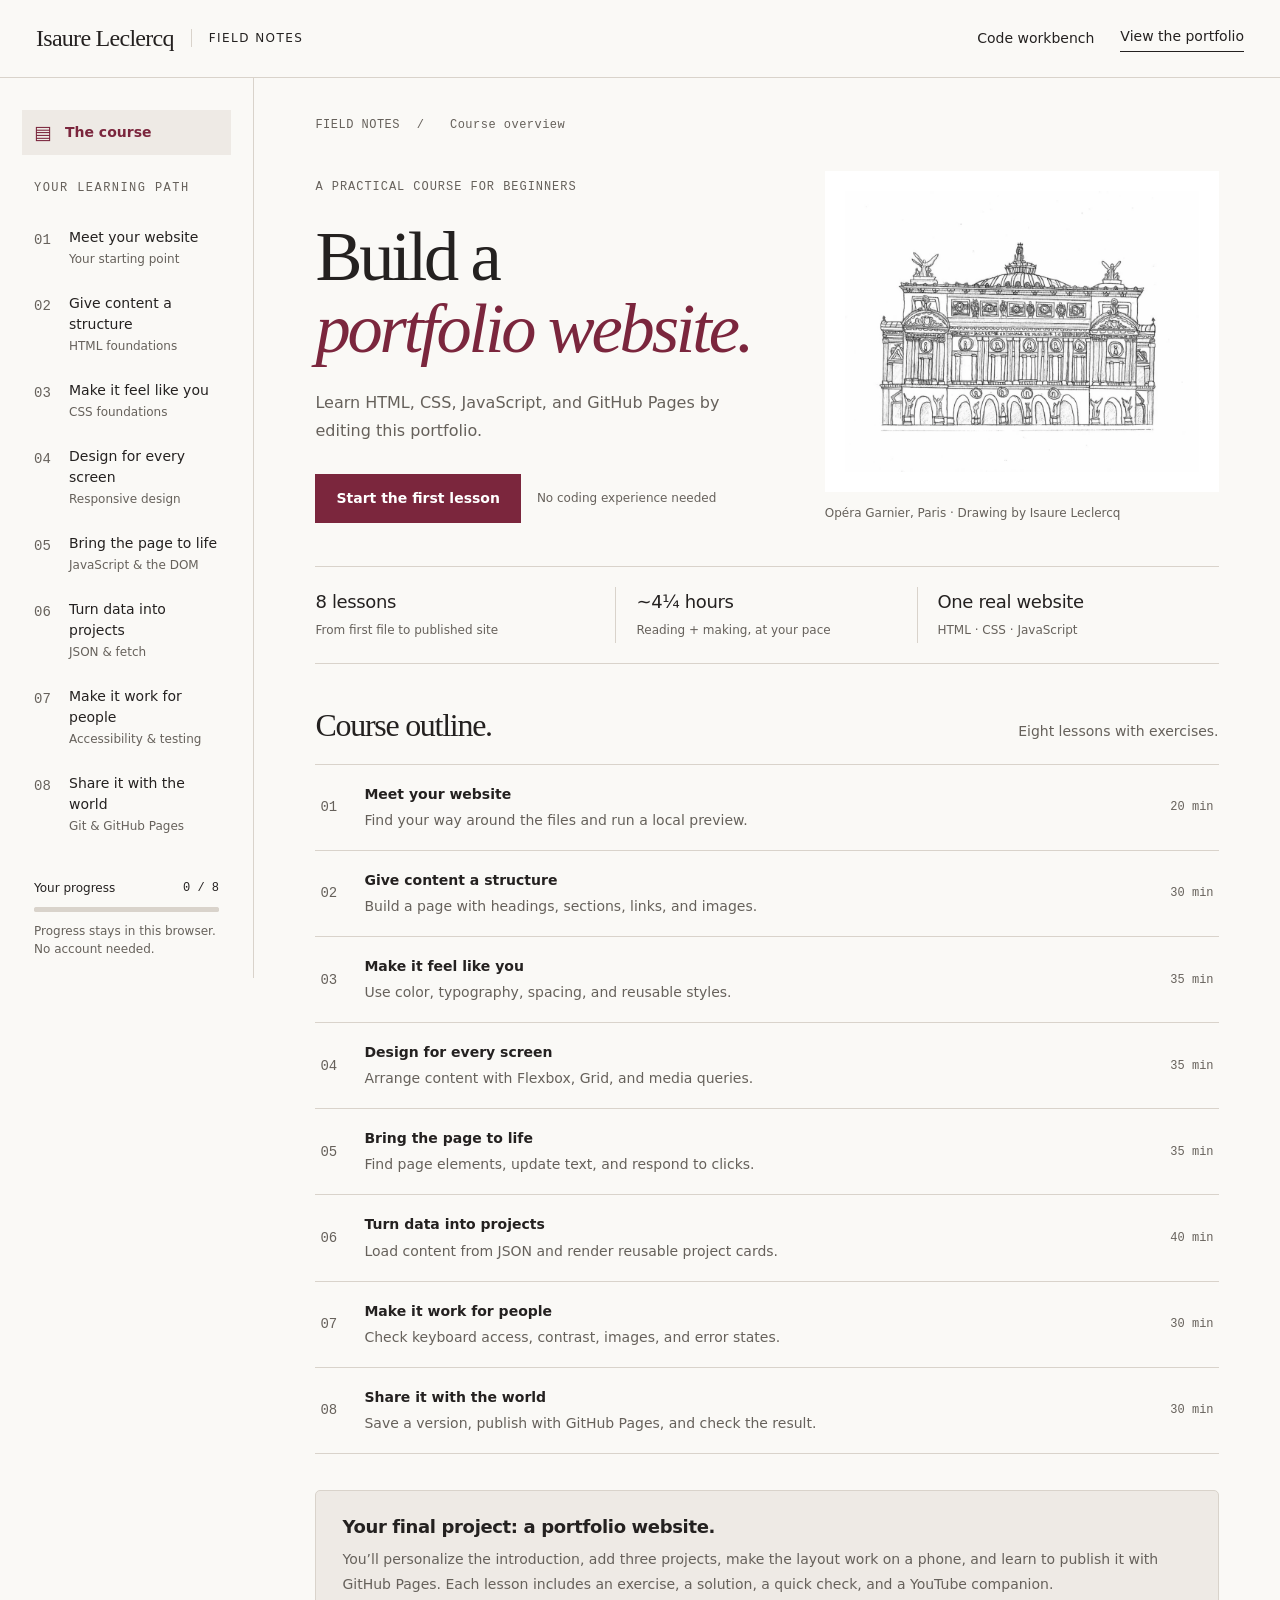
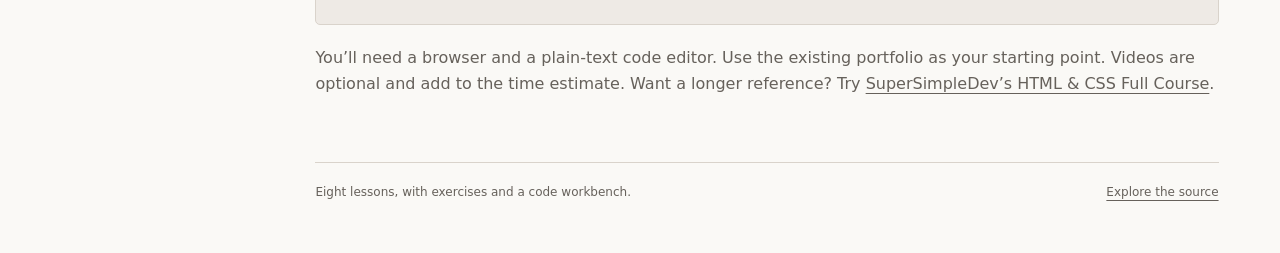
==== commit 49ba2b40: "Feature house renovation and simplify portfolio copy" ====
--- a/course/index.html
+++ b/course/index.html
@@ -3,7 +3,7 @@
 <head><meta charset="utf-8"><meta name="viewport" content="width=device-width, initial-scale=1">
 <meta name="theme-color" content="#faf9f6"><meta name="description" content="An eight-lesson, hands-on course for building a personal portfolio with HTML, CSS, JavaScript, JSON, and GitHub Pages. Includes exercises, solutions, and YouTube references.">
 <title>Build your corner of the web — A practical portfolio course</title>
-<link rel="icon" href="../assets/favicon.svg" type="image/svg+xml"><link rel="stylesheet" href="../themes.css?v=gallery-1"><link rel="stylesheet" href="course.css?v=gallery-1"><script src="../theme.js?v=gallery-1"></script><script src="course.js" defer></script></head>
+<link rel="icon" href="../assets/favicon.svg" type="image/svg+xml"><link rel="stylesheet" href="../themes.css?v=gallery-2"><link rel="stylesheet" href="course.css?v=gallery-2"><script src="../theme.js?v=gallery-2"></script><script src="course.js?v=gallery-2" defer></script></head>
 <body><a class="skip" href="#main">Skip to lesson content</a>
 <header class="topbar"><a class="brand" href="#overview" aria-label="Field Notes course overview"><span data-name-full>Isaure Leclercq</span><span class="brand-divider" aria-hidden="true"></span><span class="brand-label">Field notes</span></a>
 <nav class="top-links" aria-label="Course tools"><a href="#workbench" class="workbench-top">Code workbench </a><a href="../index.html" class="portfolio-link" target="_blank" rel="noopener">View the portfolio</a></nav></header>
@@ -14,15 +14,15 @@
 <p class="storage-note" data-storage-note>Progress stays in this browser. No account needed.</p><a class="sidebar-tool" href="#workbench" data-page-link><span aria-hidden="true">&lt;/&gt;</span> Open the workbench</a></div></aside>
 <main class="main" id="main" tabindex="-1"><p class="breadcrumb">FIELD NOTES <span>/</span> <span data-breadcrumb>Course overview</span></p>
 <noscript><p class="no-script">All lessons are available below. Enable JavaScript for saved progress, quick checks, and the interactive workbench. You can do the exercises in your own code editor.</p></noscript>
-<section class="page" id="overview" data-title="Course overview"><div class="overview-hero"><div class="hero-copy"><p class="badge">A practical course for curious beginners</p>
-<h1 tabindex="-1">Build your own<br><em>corner of<br>the web.</em></h1>
-<p class="hero-description">A little code. A lot of possibility. Learn to build a personal portfolio like this one, one small, satisfying step at a time.</p>
+<section class="page" id="overview" data-title="Course overview"><div class="overview-hero"><div class="hero-copy"><p class="badge">A practical course for beginners</p>
+<h1 tabindex="-1">Build a<br><em>portfolio website.</em></h1>
+<p class="hero-description">Learn HTML, CSS, JavaScript, and GitHub Pages by editing this portfolio.</p>
 <div class="hero-actions"><a class="button" href="#lesson-1" data-resume><span>Start the first lesson</span> </a><span class="hero-note">No coding experience needed</span></div></div>
-<figure class="course-art"><a href="../index.html" aria-label="Explore Isaure’s portfolio"><img src="../assets/drawings/architectural-study-thumb.webp" width="960" height="762" alt="Isaure’s drawing of the Opéra Garnier in Paris"></a><figcaption>A place for your work. A website you can make your own.</figcaption></figure></div>
+<figure class="course-art"><a href="../index.html" aria-label="Explore Isaure’s portfolio"><img src="../assets/drawings/architectural-study-thumb.webp" width="960" height="762" alt="Isaure’s drawing of the Opéra Garnier in Paris"></a><figcaption>Opéra Garnier, Paris · Drawing by Isaure Leclercq</figcaption></figure></div>
 <div class="facts"><div class="fact"><strong>8 lessons</strong><span>From first file to published site</span></div><div class="fact"><strong>~4¼ hours</strong><span>Reading + making, at your pace</span></div><div class="fact"><strong>One real website</strong><span>HTML · CSS · JavaScript</span></div></div>
-<div class="section-title"><h2>A path from idea to internet.</h2><p>Learn a little. Make a little.</p></div><div class="curriculum"><a class="curriculum-row" href="#lesson-1"><span class="row-number">01</span><span class="row-title">Meet your website<span class="row-description">Find your way around the files and run a local preview.</span></span><span class="row-time">20 min</span></a><a class="curriculum-row" href="#lesson-2"><span class="row-number">02</span><span class="row-title">Give content a structure<span class="row-description">Build a page with headings, sections, links, and images.</span></span><span class="row-time">30 min</span></a><a class="curriculum-row" href="#lesson-3"><span class="row-number">03</span><span class="row-title">Make it feel like you<span class="row-description">Use color, typography, spacing, and reusable styles.</span></span><span class="row-time">35 min</span></a><a class="curriculum-row" href="#lesson-4"><span class="row-number">04</span><span class="row-title">Design for every screen<span class="row-description">Arrange content with Flexbox, Grid, and media queries.</span></span><span class="row-time">35 min</span></a><a class="curriculum-row" href="#lesson-5"><span class="row-number">05</span><span class="row-title">Bring the page to life<span class="row-description">Find page elements, update text, and respond to clicks.</span></span><span class="row-time">35 min</span></a><a class="curriculum-row" href="#lesson-6"><span class="row-number">06</span><span class="row-title">Turn data into projects<span class="row-description">Load content from JSON and render reusable project cards.</span></span><span class="row-time">40 min</span></a><a class="curriculum-row" href="#lesson-7"><span class="row-number">07</span><span class="row-title">Make it work for people<span class="row-description">Check keyboard access, contrast, images, and error states.</span></span><span class="row-time">30 min</span></a><a class="curriculum-row" href="#lesson-8"><span class="row-number">08</span><span class="row-title">Share it with the world<span class="row-description">Save a version, publish with GitHub Pages, and check the result.</span></span><span class="row-time">30 min</span></a></div>
-<section class="capstone" aria-labelledby="capstone-title"><div><h3 id="capstone-title">Your final project: a place for your work.</h3><p>You’ll personalize the introduction, add three projects, make the layout work on a phone, and learn to publish it with GitHub Pages. Each lesson includes an exercise, a solution, a quick check, and a YouTube companion.</p></div></section>
-<p class="workbench-challenge">Bring a browser, a plain-text code editor, and curiosity. Use the existing portfolio as your starting point. Videos are optional and add to the time estimate. Want a longer reference? Try <a href="https://www.youtube.com/watch?v=G3e-cpL7ofc" target="_blank" rel="noopener">SuperSimpleDev’s HTML &amp; CSS Full Course</a>.</p></section>
+<div class="section-title"><h2>Course outline.</h2><p>Eight lessons with exercises.</p></div><div class="curriculum"><a class="curriculum-row" href="#lesson-1"><span class="row-number">01</span><span class="row-title">Meet your website<span class="row-description">Find your way around the files and run a local preview.</span></span><span class="row-time">20 min</span></a><a class="curriculum-row" href="#lesson-2"><span class="row-number">02</span><span class="row-title">Give content a structure<span class="row-description">Build a page with headings, sections, links, and images.</span></span><span class="row-time">30 min</span></a><a class="curriculum-row" href="#lesson-3"><span class="row-number">03</span><span class="row-title">Make it feel like you<span class="row-description">Use color, typography, spacing, and reusable styles.</span></span><span class="row-time">35 min</span></a><a class="curriculum-row" href="#lesson-4"><span class="row-number">04</span><span class="row-title">Design for every screen<span class="row-description">Arrange content with Flexbox, Grid, and media queries.</span></span><span class="row-time">35 min</span></a><a class="curriculum-row" href="#lesson-5"><span class="row-number">05</span><span class="row-title">Bring the page to life<span class="row-description">Find page elements, update text, and respond to clicks.</span></span><span class="row-time">35 min</span></a><a class="curriculum-row" href="#lesson-6"><span class="row-number">06</span><span class="row-title">Turn data into projects<span class="row-description">Load content from JSON and render reusable project cards.</span></span><span class="row-time">40 min</span></a><a class="curriculum-row" href="#lesson-7"><span class="row-number">07</span><span class="row-title">Make it work for people<span class="row-description">Check keyboard access, contrast, images, and error states.</span></span><span class="row-time">30 min</span></a><a class="curriculum-row" href="#lesson-8"><span class="row-number">08</span><span class="row-title">Share it with the world<span class="row-description">Save a version, publish with GitHub Pages, and check the result.</span></span><span class="row-time">30 min</span></a></div>
+<section class="capstone" aria-labelledby="capstone-title"><div><h3 id="capstone-title">Your final project: a portfolio website.</h3><p>You’ll personalize the introduction, add three projects, make the layout work on a phone, and learn to publish it with GitHub Pages. Each lesson includes an exercise, a solution, a quick check, and a YouTube companion.</p></div></section>
+<p class="workbench-challenge">You’ll need a browser and a plain-text code editor. Use the existing portfolio as your starting point. Videos are optional and add to the time estimate. Want a longer reference? Try <a href="https://www.youtube.com/watch?v=G3e-cpL7ofc" target="_blank" rel="noopener">SuperSimpleDev’s HTML &amp; CSS Full Course</a>.</p></section>
 <article class="page" id="lesson-1" data-lesson data-title="Meet your website">
       <header class="lesson-header"><p class="eyebrow">Lesson 01 / 08 · Your starting point · ~20 min</p>
       <h1 tabindex="-1">A few files. A whole website.</h1><p class="lesson-intro">A website starts as a folder. In this lesson, you’ll learn what each file does, open the portfolio on your computer, and make your first small change.</p>
@@ -454,5 +454,5 @@
 <div class="preview-shell"><div class="preview-label">YOUR LIVE PREVIEW</div><iframe id="workbench-preview" title="Your HTML and CSS experiment" sandbox="" referrerpolicy="no-referrer"></iframe></div>
 <p class="workbench-challenge" id="workbench-help"><strong>Try this:</strong> change the name, give the card a new background, then add another card. The preview supports HTML and CSS; JavaScript and external resources are disabled. Code is saved in this browser when storage is available. Copy it to a local file to keep your own version.</p>
 <a class="next-link" href="#lesson-4">Go to the responsive-layout exercise →</a></section>
-<footer class="course-footer"><span data-overall-message>Build something small. Make it yours. Keep going.</span><a href="https://github.com/isaureleclercq/isaureleclercq.github.io" target="_blank" rel="noopener">Explore the source</a></footer>
+<footer class="course-footer"><span data-overall-message>Eight lessons, with exercises and a code workbench.</span><a href="https://github.com/isaureleclercq/isaureleclercq.github.io" target="_blank" rel="noopener">Explore the source</a></footer>
 </main></div></body></html>
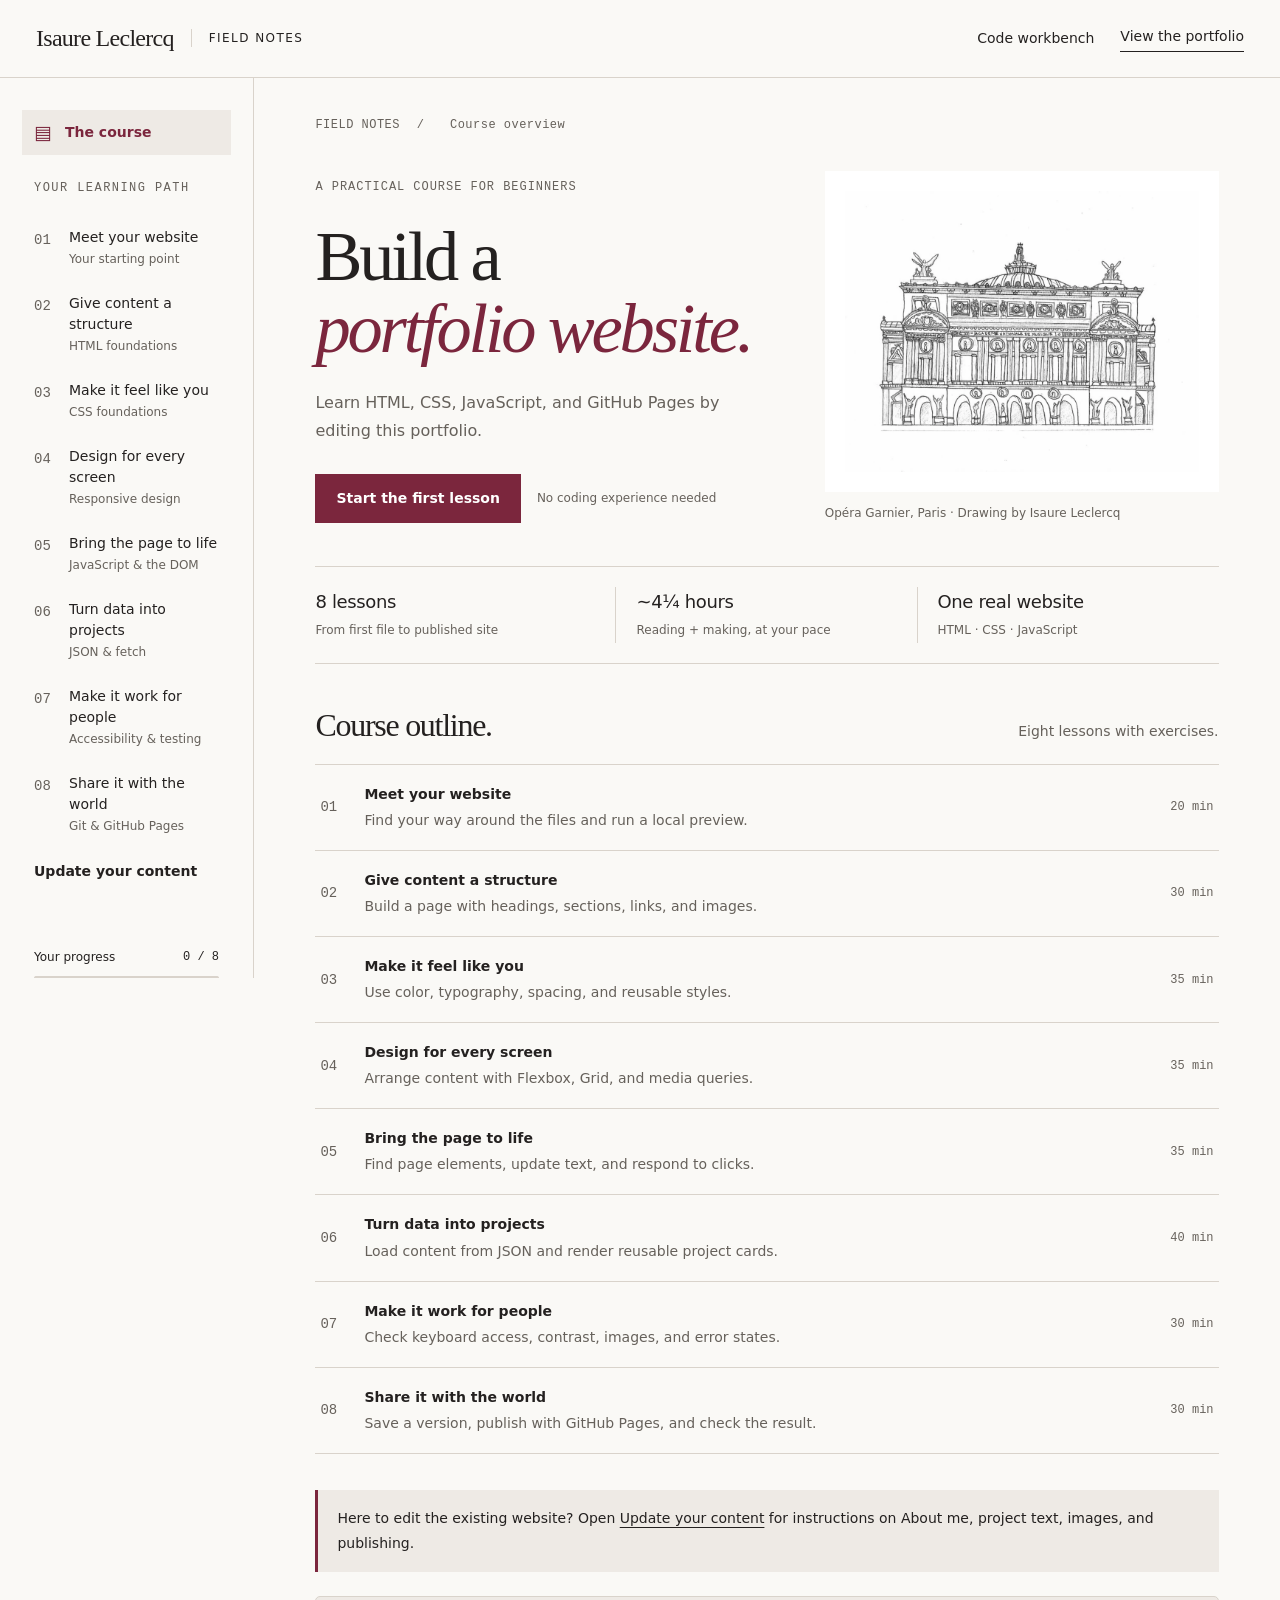
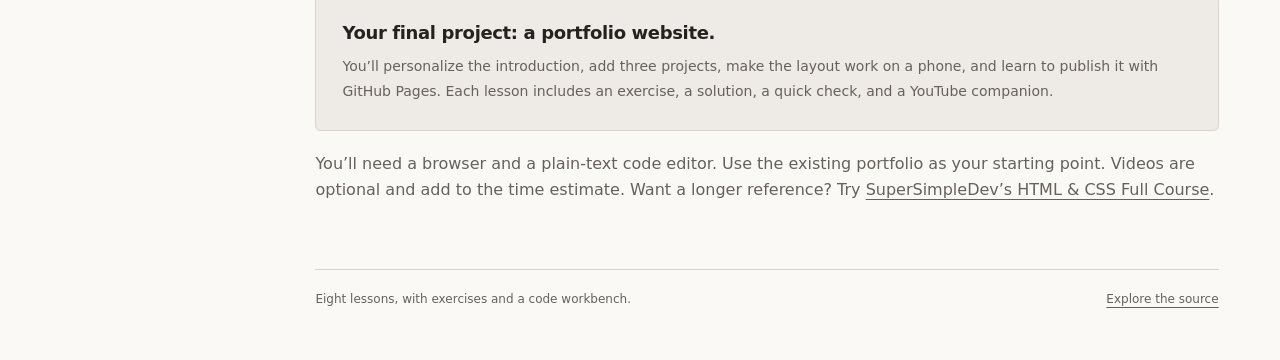
==== commit 86051a16: "Add course guide for updating portfolio content" ====
--- a/course/index.html
+++ b/course/index.html
@@ -10,6 +10,7 @@
 <button class="mobile-menu js-only" data-menu aria-expanded="false" aria-controls="course-navigation" type="button"><span>Course contents</span><span aria-hidden="true">☰</span></button>
 <div class="shell"><aside class="sidebar" id="course-navigation" aria-label="Course navigation"><a class="overview-link" href="#overview" data-page-link aria-current="page"><span class="overview-icon" aria-hidden="true">▤</span> The course</a>
 <p class="eyebrow">Your learning path</p><nav aria-label="Lessons"><ol class="lesson-nav"><li><a class="lesson-link" data-page-link href="#lesson-1"><span class="lesson-num">01</span><span>Meet your website<span class="sr-only" data-complete-label></span><span class="lesson-sub">Your starting point</span></span></a></li><li><a class="lesson-link" data-page-link href="#lesson-2"><span class="lesson-num">02</span><span>Give content a structure<span class="sr-only" data-complete-label></span><span class="lesson-sub">HTML foundations</span></span></a></li><li><a class="lesson-link" data-page-link href="#lesson-3"><span class="lesson-num">03</span><span>Make it feel like you<span class="sr-only" data-complete-label></span><span class="lesson-sub">CSS foundations</span></span></a></li><li><a class="lesson-link" data-page-link href="#lesson-4"><span class="lesson-num">04</span><span>Design for every screen<span class="sr-only" data-complete-label></span><span class="lesson-sub">Responsive design</span></span></a></li><li><a class="lesson-link" data-page-link href="#lesson-5"><span class="lesson-num">05</span><span>Bring the page to life<span class="sr-only" data-complete-label></span><span class="lesson-sub">JavaScript &amp; the DOM</span></span></a></li><li><a class="lesson-link" data-page-link href="#lesson-6"><span class="lesson-num">06</span><span>Turn data into projects<span class="sr-only" data-complete-label></span><span class="lesson-sub">JSON &amp; fetch</span></span></a></li><li><a class="lesson-link" data-page-link href="#lesson-7"><span class="lesson-num">07</span><span>Make it work for people<span class="sr-only" data-complete-label></span><span class="lesson-sub">Accessibility &amp; testing</span></span></a></li><li><a class="lesson-link" data-page-link href="#lesson-8"><span class="lesson-num">08</span><span>Share it with the world<span class="sr-only" data-complete-label></span><span class="lesson-sub">Git &amp; GitHub Pages</span></span></a></li></ol></nav>
+<a class="overview-link" href="#updating-content" data-page-link>Update your content</a>
 <div class="sidebar-bottom"><p class="progress-label"><span>Your progress</span><strong data-progress-count>0 / 8</strong></p><progress data-progress max="8" value="0" aria-label="Lessons completed"></progress>
 <p class="storage-note" data-storage-note>Progress stays in this browser. No account needed.</p><a class="sidebar-tool" href="#workbench" data-page-link><span aria-hidden="true">&lt;/&gt;</span> Open the workbench</a></div></aside>
 <main class="main" id="main" tabindex="-1"><p class="breadcrumb">FIELD NOTES <span>/</span> <span data-breadcrumb>Course overview</span></p>
@@ -21,6 +22,7 @@
 <figure class="course-art"><a href="../index.html" aria-label="Explore Isaure’s portfolio"><img src="../assets/drawings/architectural-study-thumb.webp" width="960" height="762" alt="Isaure’s drawing of the Opéra Garnier in Paris"></a><figcaption>Opéra Garnier, Paris · Drawing by Isaure Leclercq</figcaption></figure></div>
 <div class="facts"><div class="fact"><strong>8 lessons</strong><span>From first file to published site</span></div><div class="fact"><strong>~4¼ hours</strong><span>Reading + making, at your pace</span></div><div class="fact"><strong>One real website</strong><span>HTML · CSS · JavaScript</span></div></div>
 <div class="section-title"><h2>Course outline.</h2><p>Eight lessons with exercises.</p></div><div class="curriculum"><a class="curriculum-row" href="#lesson-1"><span class="row-number">01</span><span class="row-title">Meet your website<span class="row-description">Find your way around the files and run a local preview.</span></span><span class="row-time">20 min</span></a><a class="curriculum-row" href="#lesson-2"><span class="row-number">02</span><span class="row-title">Give content a structure<span class="row-description">Build a page with headings, sections, links, and images.</span></span><span class="row-time">30 min</span></a><a class="curriculum-row" href="#lesson-3"><span class="row-number">03</span><span class="row-title">Make it feel like you<span class="row-description">Use color, typography, spacing, and reusable styles.</span></span><span class="row-time">35 min</span></a><a class="curriculum-row" href="#lesson-4"><span class="row-number">04</span><span class="row-title">Design for every screen<span class="row-description">Arrange content with Flexbox, Grid, and media queries.</span></span><span class="row-time">35 min</span></a><a class="curriculum-row" href="#lesson-5"><span class="row-number">05</span><span class="row-title">Bring the page to life<span class="row-description">Find page elements, update text, and respond to clicks.</span></span><span class="row-time">35 min</span></a><a class="curriculum-row" href="#lesson-6"><span class="row-number">06</span><span class="row-title">Turn data into projects<span class="row-description">Load content from JSON and render reusable project cards.</span></span><span class="row-time">40 min</span></a><a class="curriculum-row" href="#lesson-7"><span class="row-number">07</span><span class="row-title">Make it work for people<span class="row-description">Check keyboard access, contrast, images, and error states.</span></span><span class="row-time">30 min</span></a><a class="curriculum-row" href="#lesson-8"><span class="row-number">08</span><span class="row-title">Share it with the world<span class="row-description">Save a version, publish with GitHub Pages, and check the result.</span></span><span class="row-time">30 min</span></a></div>
+<p class="note">Here to edit the existing website? Open <a href="#updating-content">Update your content</a> for instructions on About me, project text, images, and publishing.</p>
 <section class="capstone" aria-labelledby="capstone-title"><div><h3 id="capstone-title">Your final project: a portfolio website.</h3><p>You’ll personalize the introduction, add three projects, make the layout work on a phone, and learn to publish it with GitHub Pages. Each lesson includes an exercise, a solution, a quick check, and a YouTube companion.</p></div></section>
 <p class="workbench-challenge">You’ll need a browser and a plain-text code editor. Use the existing portfolio as your starting point. Videos are optional and add to the time estimate. Want a longer reference? Try <a href="https://www.youtube.com/watch?v=G3e-cpL7ofc" target="_blank" rel="noopener">SuperSimpleDev’s HTML &amp; CSS Full Course</a>.</p></section>
 <article class="page" id="lesson-1" data-lesson data-title="Meet your website">
@@ -416,13 +418,133 @@
       <p class="eyebrow">A quick check</p><fieldset><legend>What sends your local commits to the remote repository?</legend><label><input type="radio" name="quiz-8" value="0"><span>git add</span></label><label><input type="radio" name="quiz-8" value="1"><span>git commit</span></label><label><input type="radio" name="quiz-8" value="2"><span>git push</span></label></fieldset>
       <button class="button small secondary" type="submit">Check my answer</button><p class="quiz-feedback" data-feedback aria-live="polite"></p></form>
       <div class="lesson-end"><button class="button completion-button js-only" type="button" data-complete="lesson-8" aria-pressed="false">Mark lesson complete</button>
-      <a class="next-link" href="#overview">Back to your course →</a></div><p class="completion-message" id="lesson-8-message" aria-live="polite"></p>
+      <a class="next-link" href="#updating-content">Next: update your content</a></div><p class="completion-message" id="lesson-8-message" aria-live="polite"></p>
       </div><aside class="lesson-resource" aria-label="Lesson 8 references"><h2>Watch & explore</h2>
       <a class="video-card" href="https://www.youtube.com/watch?v=p1QU3kLFPdg" target="_blank" rel="noopener">
       <div class="video-graphic" aria-hidden="true"><span class="play-icon">▶</span><span class="video-topic">Publishing / GitHub Pages</span></div>
       <div class="video-info"><small>SuperSimpleDev</small><strong>How to put an HTML website online (on the Internet)</strong><span>Watch on YouTube</span></div></a>
       <p class="watch-note">Follow the GitHub Pages portion. A custom domain is optional; use the current GitHub instructions linked below for the settings.</p><p class="watch-note">Optional companion video. Lesson time estimates cover reading and exercises, not video time.</p>
       <a class="reading-link" href="https://docs.github.com/en/pages/getting-started-with-github-pages/configuring-a-publishing-source-for-your-github-pages-site" target="_blank" rel="noopener">GitHub Docs · Configure a publishing source</a></aside></div></article>
+<article class="page" id="updating-content" data-title="Update your content">
+  <header class="lesson-header">
+    <p class="eyebrow">Reference guide · Editing this portfolio</p>
+    <h1 tabindex="-1">Update your<br><em>content.</em></h1>
+    <p class="lesson-intro">Change your About me text, update a project, or add new work. This guide uses the files in this portfolio.</p>
+    <ul class="objectives"><li>Edit About me</li><li>Add a project</li><li>Preview and publish</li></ul>
+  </header>
+  <div class="lesson-layout"><div class="lesson-copy">
+    <h2>Choose the right file</h2>
+    <p>Open the portfolio folder in your code editor. Keep the local preview open in a browser tab. If you need to start the preview server, follow <a href="#lesson-1">lesson 1</a>. Edits in the course workbench do not change the website files.</p>
+    <div class="file-map">
+      <div class="file-row"><code>site.json</code><span>Your name, introduction, About me paragraphs, theme, and featured project.</span></div>
+      <div class="file-row"><code>projects.json</code><span>Homepage project titles, descriptions, images, and links.</span></div>
+      <div class="file-row"><code>assets/</code><span>Images and PDFs used on the website.</span></div>
+      <div class="file-row"><code>projects/</code><span>The HTML pages for the drawings and house renovation.</span></div>
+      <div class="file-row"><code>index.html</code><span>Homepage structure, navigation, and the backup copy shown before the JSON loads or if it fails.</span></div>
+    </div>
+
+    <h2>Edit the About me section</h2>
+    <ol>
+      <li>Open <code>site.json</code> and find <code>aboutParagraphs</code>.</li>
+      <li>Replace the text inside its quotation marks with your own words.</li>
+      <li>To add another paragraph, add another quoted sentence inside the square brackets. Put a comma between the entries.</li>
+      <li>Save the file. Refresh the portfolio and open <strong>About</strong> in its navigation.</li>
+    </ol>
+    <p>The example below is <strong>only the About part of the file</strong>. Replace the existing three About properties, keeping the other settings. The final comma is needed because <code>featuredProject</code> follows this block in the current file. Use your own text in place of these sample paragraphs.</p>
+    <div class="code-block"><div class="code-top">site.json · replace the three About properties</div><pre><code>"aboutTitle": "About",
+"aboutTitleEmphasis": "me.",
+"aboutParagraphs": [
+  "I draw buildings, make comics, and model houses in 3D.",
+  "I use this portfolio to share finished work and sketches."
+],</code></pre></div>
+    <p><code>aboutTitle</code> is the first line of the heading. <code>aboutTitleEmphasis</code> is its italic second line. Each entry in <code>aboutParagraphs</code> becomes a separate paragraph. Write plain text here; HTML such as <code>&lt;br&gt;</code> will appear as text.</p>
+    <p>To edit the sentence at the top of the homepage, change <code>intro</code>. The small line above the main heading comes from <code>eyebrow</code>. To change the main heading itself, add <code>heroTitle</code> and <code>heroEmphasis</code>; otherwise the selected theme supplies it.</p>
+    <div class="note"><strong>JSON punctuation:</strong> use double quotes, keep commas between properties and list entries, and leave no comma after the final entry. To include quotation marks inside a sentence, escape them: <code>"My drawing is called \"Paris\"."</code>. Do not add comments inside a JSON file.</div>
+
+    <h2>Update an existing project</h2>
+    <p>Open <code>projects.json</code>. Find the project by its <code>id</code> or <code>title</code>, then change the relevant values:</p>
+    <ul>
+      <li><code>title</code>, <code>category</code>, and <code>description</code> control the text on its homepage card.</li>
+      <li><code>cover</code> is the image path; <code>coverAlt</code> describes the image for visitors who cannot see it.</li>
+      <li><code>url</code> is where the title and image lead. The <code>links</code> list supplies the text links underneath.</li>
+    </ul>
+    <p>For example, find <code>"id": "house-renovation"</code> to edit the house card. Its separate page has its own text in <code>projects/house-renovation.html</code>. The drawing captions live in <code>projects/hand-drawn-art.html</code>. Changing a card does not change those pages.</p>
+
+    <h2>Add a new project and image</h2>
+    <ol>
+      <li>Export your image as a JPG, PNG, or WebP. Give it a short filename such as <code>garden-sketch.jpg</code>, then copy it into <code>assets/</code>.</li>
+      <li>Open <code>projects.json</code>. Add a comma after the last project’s closing <code>}</code>, then paste the example below before the file’s final <code>]</code>.</li>
+      <li>Replace the example text and paths. Give the project an <code>id</code> that no other entry uses.</li>
+      <li>Save and refresh the homepage. Open the new card to check its destination.</li>
+    </ol>
+    <div class="code-block"><div class="code-top">projects.json · one new project object</div><pre><code>{
+  "id": "garden-sketch",
+  "title": "Garden sketch",
+  "category": "Drawing",
+  "description": "A pencil drawing of a garden.",
+  "cover": "assets/garden-sketch.jpg",
+  "coverAlt": "Pencil drawing of trees and a garden path.",
+  "coverFit": "contain",
+  "url": "assets/garden-sketch.jpg",
+  "links": [
+    {
+      "label": "View the drawing",
+      "url": "assets/garden-sketch.jpg"
+    }
+  ]
+}</code></pre></div>
+    <p>This example opens the image itself, so you can add a project without creating a separate page. The image must exist at the path you enter. Filenames are case-sensitive on the published website: <code>Garden.jpg</code> and <code>garden.jpg</code> are different.</p>
+    <p><code>coverFit: "contain"</code> keeps the drawing uncropped. You can also add <code>coverWidth</code> and <code>coverHeight</code> with the image’s actual pixel dimensions. These help the browser reserve its space while loading.</p>
+    <p>To give the work a section in the drawings gallery, duplicate an existing <code>&lt;section class="artwork"&gt;</code> in <code>projects/hand-drawn-art.html</code>. Give the section and heading unique IDs, update <code>aria-labelledby</code> to match the heading ID, and replace the caption, image, and full-size link. Update the image’s <code>alt</code>, <code>width</code>, and <code>height</code>, plus the enlargement link’s <code>data-caption</code> and <code>aria-label</code>. Replace the PDF link, or remove it if there is no PDF.</p>
+    <p>Image paths on this nested gallery page start with <code>../assets/</code>, while paths in <code>projects.json</code> start with <code>assets/</code>. Add the new section to the gallery’s artwork navigation. Then use a destination such as <code>projects/hand-drawn-art.html#garden-sketch</code> in the project object.</p>
+    <p><strong>Project order:</strong> House renovation stays first because <code>site.json</code> sets <code>featuredProject</code> to <code>house-renovation</code>. The remaining cards follow their order in <code>projects.json</code>. Move whole project objects to reorder them, keeping the commas between objects.</p>
+
+    <h2>Keep the backup homepage in sync</h2>
+    <p>The homepage includes text and cards in <code>index.html</code> so it remains readable before JavaScript finishes or when the JSON cannot load. After editing your content, update the matching HTML there too:</p>
+    <ul>
+      <li>For About me, find <code>data-about-copy</code> and edit its <code>&lt;p&gt;</code> elements. Add one <code>&lt;p&gt;</code> for each new paragraph. Update <code>data-about-title</code> and <code>data-about-title-emphasis</code> if you changed the heading.</li>
+      <li>For the introduction, find <code>data-intro</code>.</li>
+      <li>For projects, edit the matching <code>&lt;article class="project-card"&gt;</code>. To add a card, duplicate one inside <code>data-project-grid</code> and replace its text, image, alt text, and links.</li>
+    </ul>
+    <p>Keep the surrounding tags and <code>data-</code> attributes. Editing only this backup HTML is not enough: the JSON content replaces it when the page loads.</p>
+
+    <h2>Check the changes, then publish</h2>
+    <p>From the portfolio folder, run these commands in a second terminal while the preview server is running. If either command reports an error, fix the indicated line before continuing.</p>
+    <div class="code-block"><div class="code-top">Terminal · check JSON syntax</div><pre><code>python3 -m json.tool site.json
+python3 -m json.tool projects.json</code></pre></div>
+    <ul>
+      <li>Refresh the local homepage. Read the About section and project cards at desktop and phone widths.</li>
+      <li>Open each changed image or link, including links on the project pages.</li>
+      <li>If old text returns, check that you saved the right file and that the JSON is valid. If an image is missing, check its exact filename and folder.</li>
+    </ul>
+    <p>For an About-only update, the following commands review, commit, and publish the two changed files. Run them from your portfolio checkout on <code>main</code>. For project updates, include <code>projects.json</code>, each new asset, and any edited project HTML in <code>git add</code> too.</p>
+    <div class="code-block"><div class="code-top">Terminal · publish an About update</div><pre><code>git status
+git diff -- site.json index.html
+git add site.json index.html
+git commit -m "Update About me"
+git push origin main</code></pre></div>
+    <p>GitHub Pages publishes after the push. Wait for the Pages deployment to finish in the repository’s <strong>Actions</strong> tab, then refresh <a href="https://isaureleclercq.github.io/" target="_blank" rel="noopener">the live portfolio</a> and check your changes. Saving a local file alone does not update the live site. <a href="#lesson-8">Lesson 8</a> explains the publishing steps in more detail.</p>
+
+    <section class="exercise" aria-labelledby="content-exercise">
+      <p class="eyebrow">Try it</p>
+      <h2 id="content-exercise">Add a paragraph to About me</h2>
+      <p>Write two sentences about what you make or what you are learning. Add them as a new entry in <code>aboutParagraphs</code>.</p>
+      <ul class="checklist">
+        <li><label><input type="checkbox" data-check="content-guide-about"><span>Add the paragraph in site.json and the matching paragraph in index.html.</span></label></li>
+        <li><label><input type="checkbox" data-check="content-guide-preview"><span>Check the JSON, then confirm the paragraph appears in the local preview.</span></label></li>
+        <li><label><input type="checkbox" data-check="content-guide-publish"><span>When ready, commit and push the changes, then check the live About section.</span></label></li>
+      </ul>
+    </section>
+    <div class="lesson-end"><a class="next-link" href="#overview">Back to the course</a></div>
+  </div><aside class="lesson-resource" aria-label="Content guide references">
+    <h2>Useful pages</h2>
+    <a class="reading-link" href="../index.html#about" target="_blank" rel="noopener">View About me</a>
+    <a class="reading-link" href="#lesson-1">Start a local preview</a>
+    <a class="reading-link" href="#lesson-6">Understand project JSON</a>
+    <a class="reading-link" href="#lesson-8">Publish with GitHub Pages</a>
+    <p class="watch-note">This is a reference page. Its checklist is saved in this browser; it does not change your eight-lesson progress.</p>
+  </aside></div>
+</article>
 <section class="page" id="workbench" data-title="Code workbench"><header class="lesson-header"><p class="eyebrow">A small space to experiment</p><h1 tabindex="-1">What happens if…?</h1><p class="workbench-intro">Change the HTML or CSS, then run your preview. Try a new heading, a different color, or a second card. These experiments stay here; they don’t change the portfolio files.</p></header>
 <div class="editor-grid"><div class="editor-panel"><label class="editor-label" for="html-editor">HTML <span>The content</span></label><textarea id="html-editor" spellcheck="false" autocapitalize="off" autocomplete="off" aria-describedby="workbench-help">&lt;main&gt;
   &lt;p class=&quot;eyebrow&quot;&gt;A little collection of ideas&lt;/p&gt;
@@ -455,4 +577,4 @@
 <p class="workbench-challenge" id="workbench-help"><strong>Try this:</strong> change the name, give the card a new background, then add another card. The preview supports HTML and CSS; JavaScript and external resources are disabled. Code is saved in this browser when storage is available. Copy it to a local file to keep your own version.</p>
 <a class="next-link" href="#lesson-4">Go to the responsive-layout exercise →</a></section>
 <footer class="course-footer"><span data-overall-message>Eight lessons, with exercises and a code workbench.</span><a href="https://github.com/isaureleclercq/isaureleclercq.github.io" target="_blank" rel="noopener">Explore the source</a></footer>
-</main></div></body></html>+</main></div></body></html>
